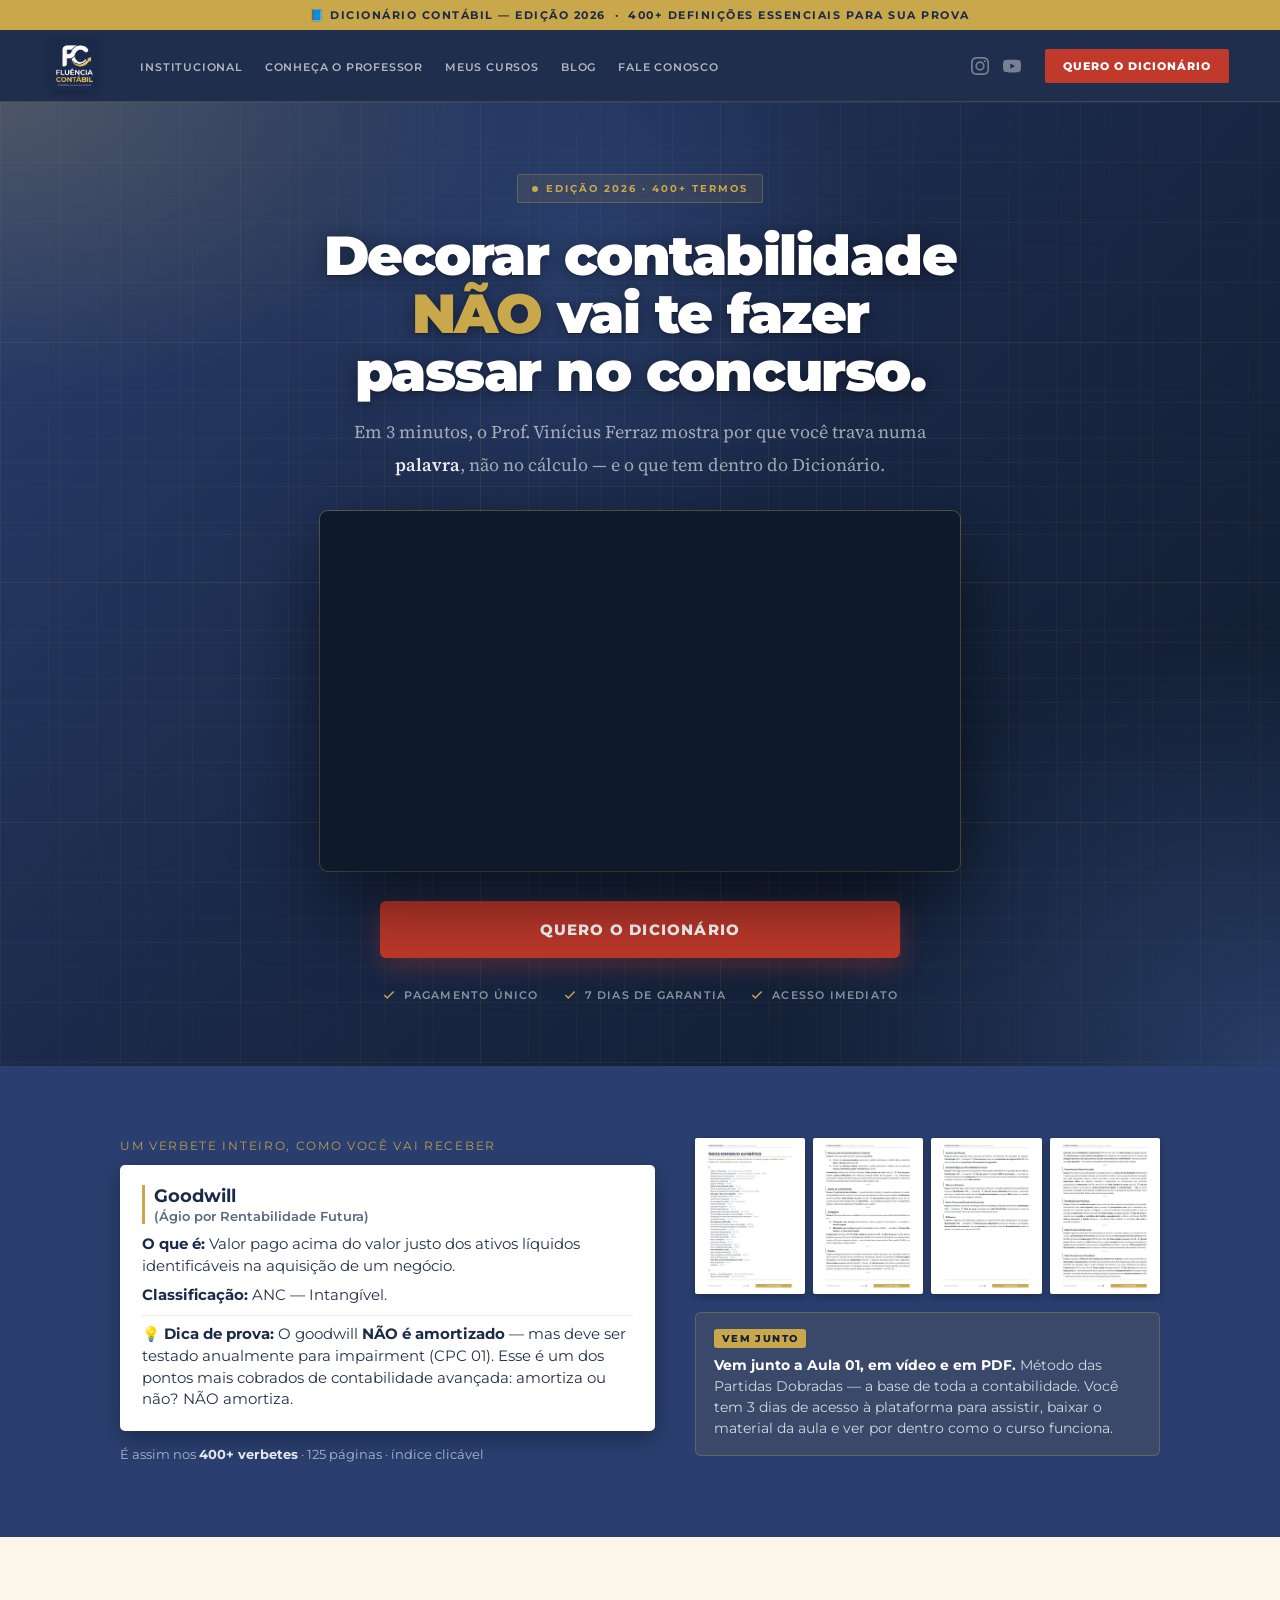
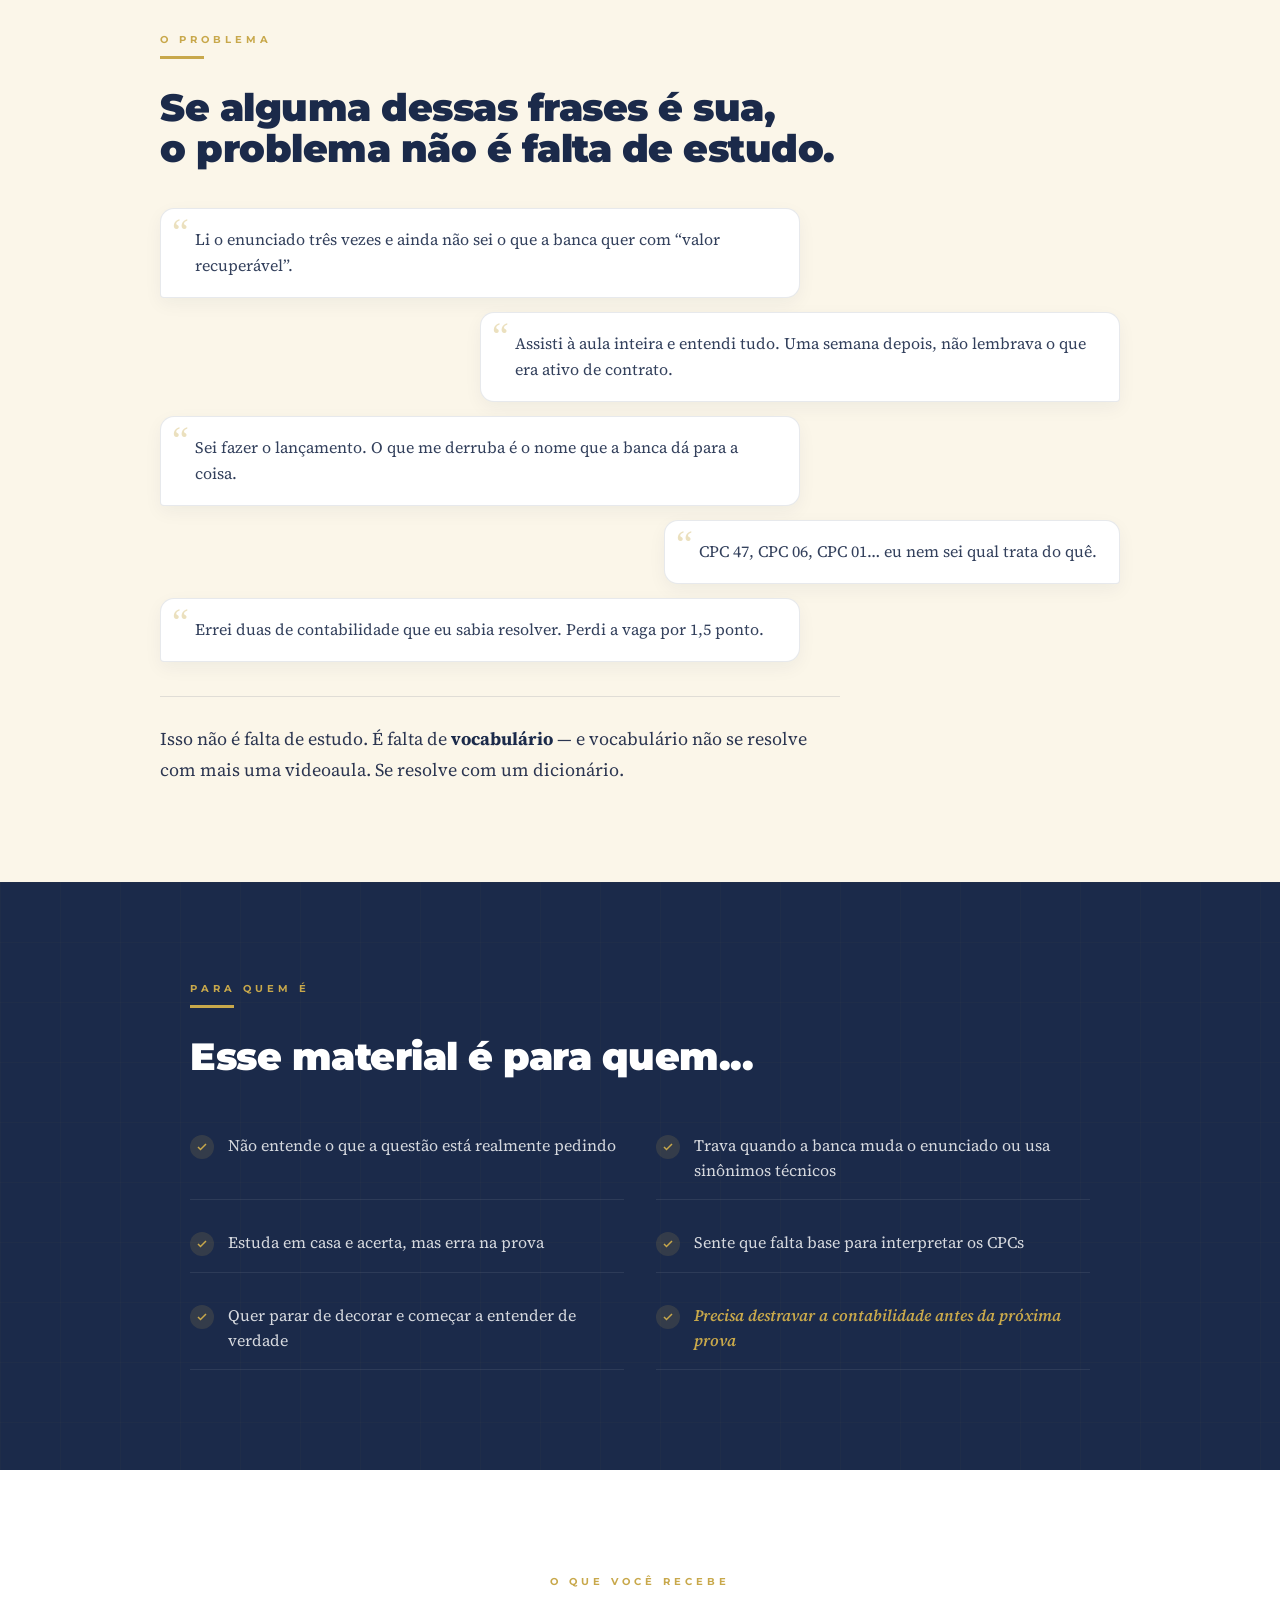
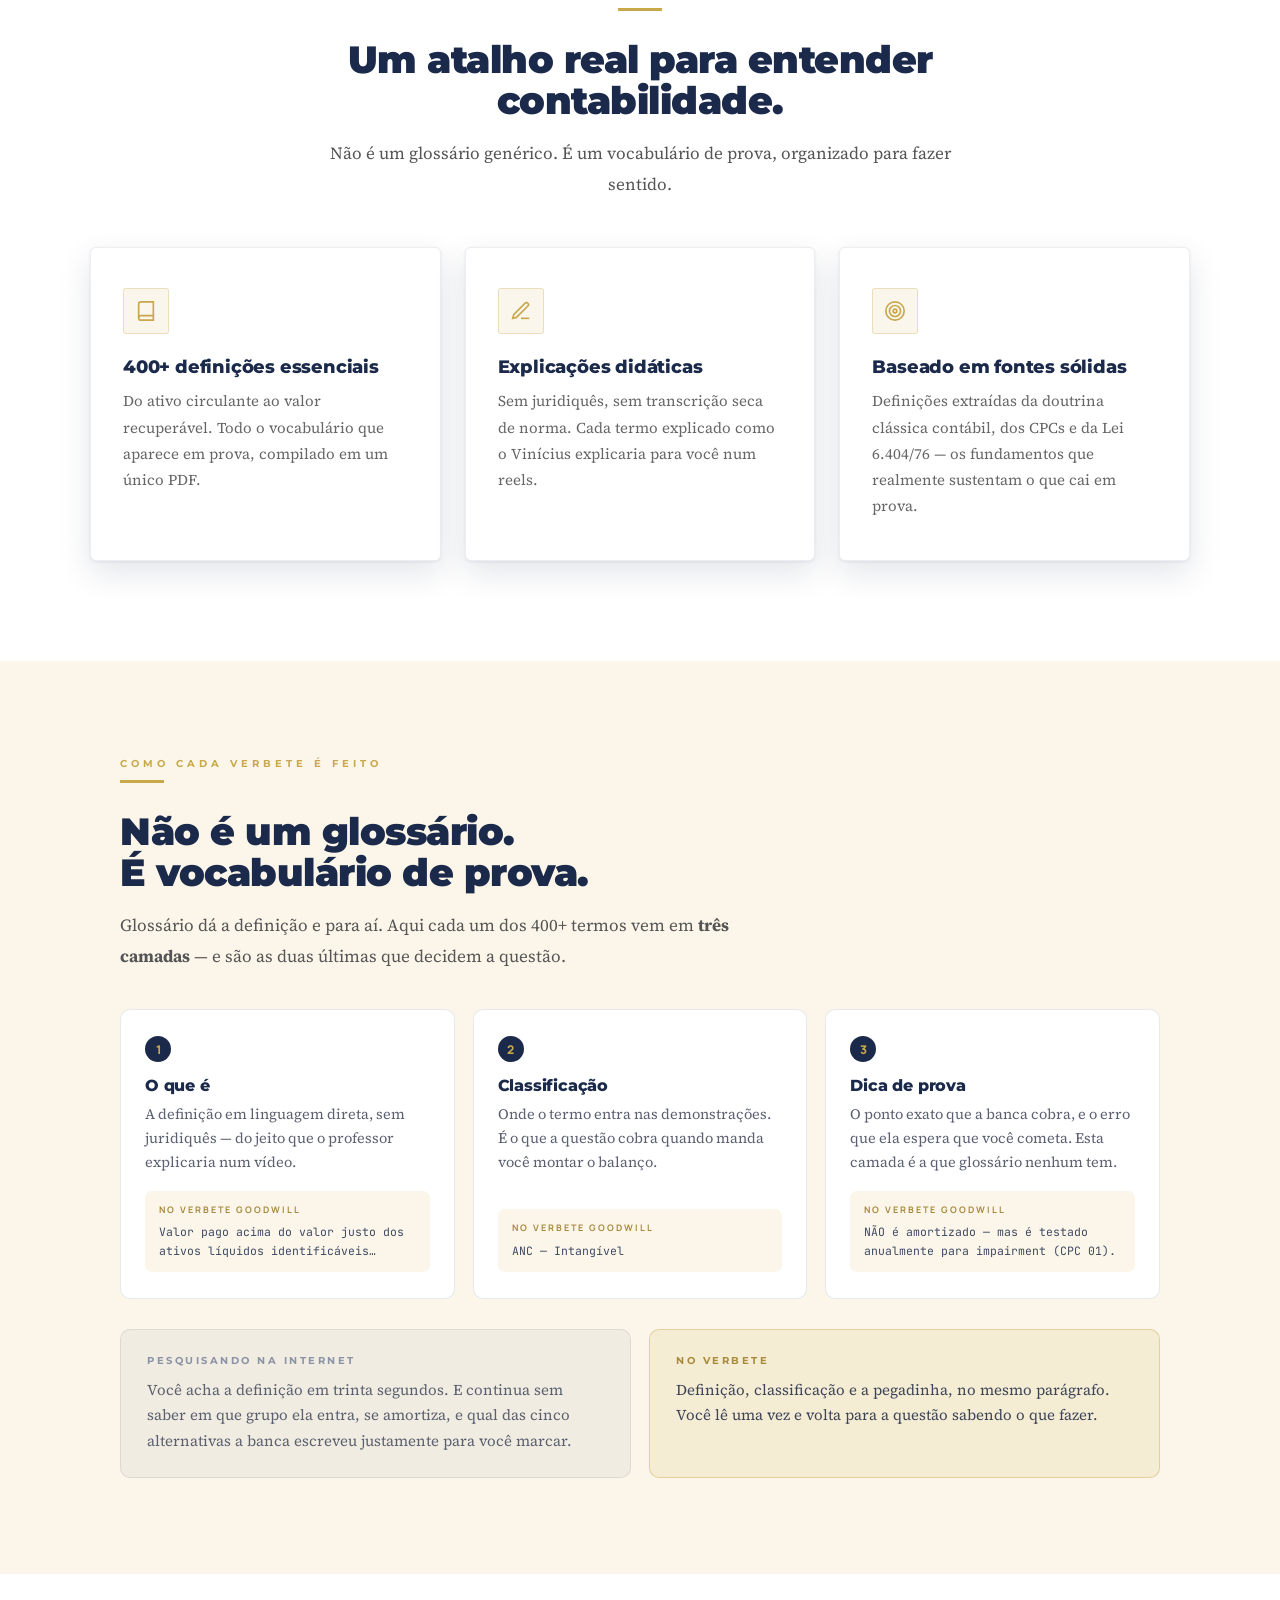
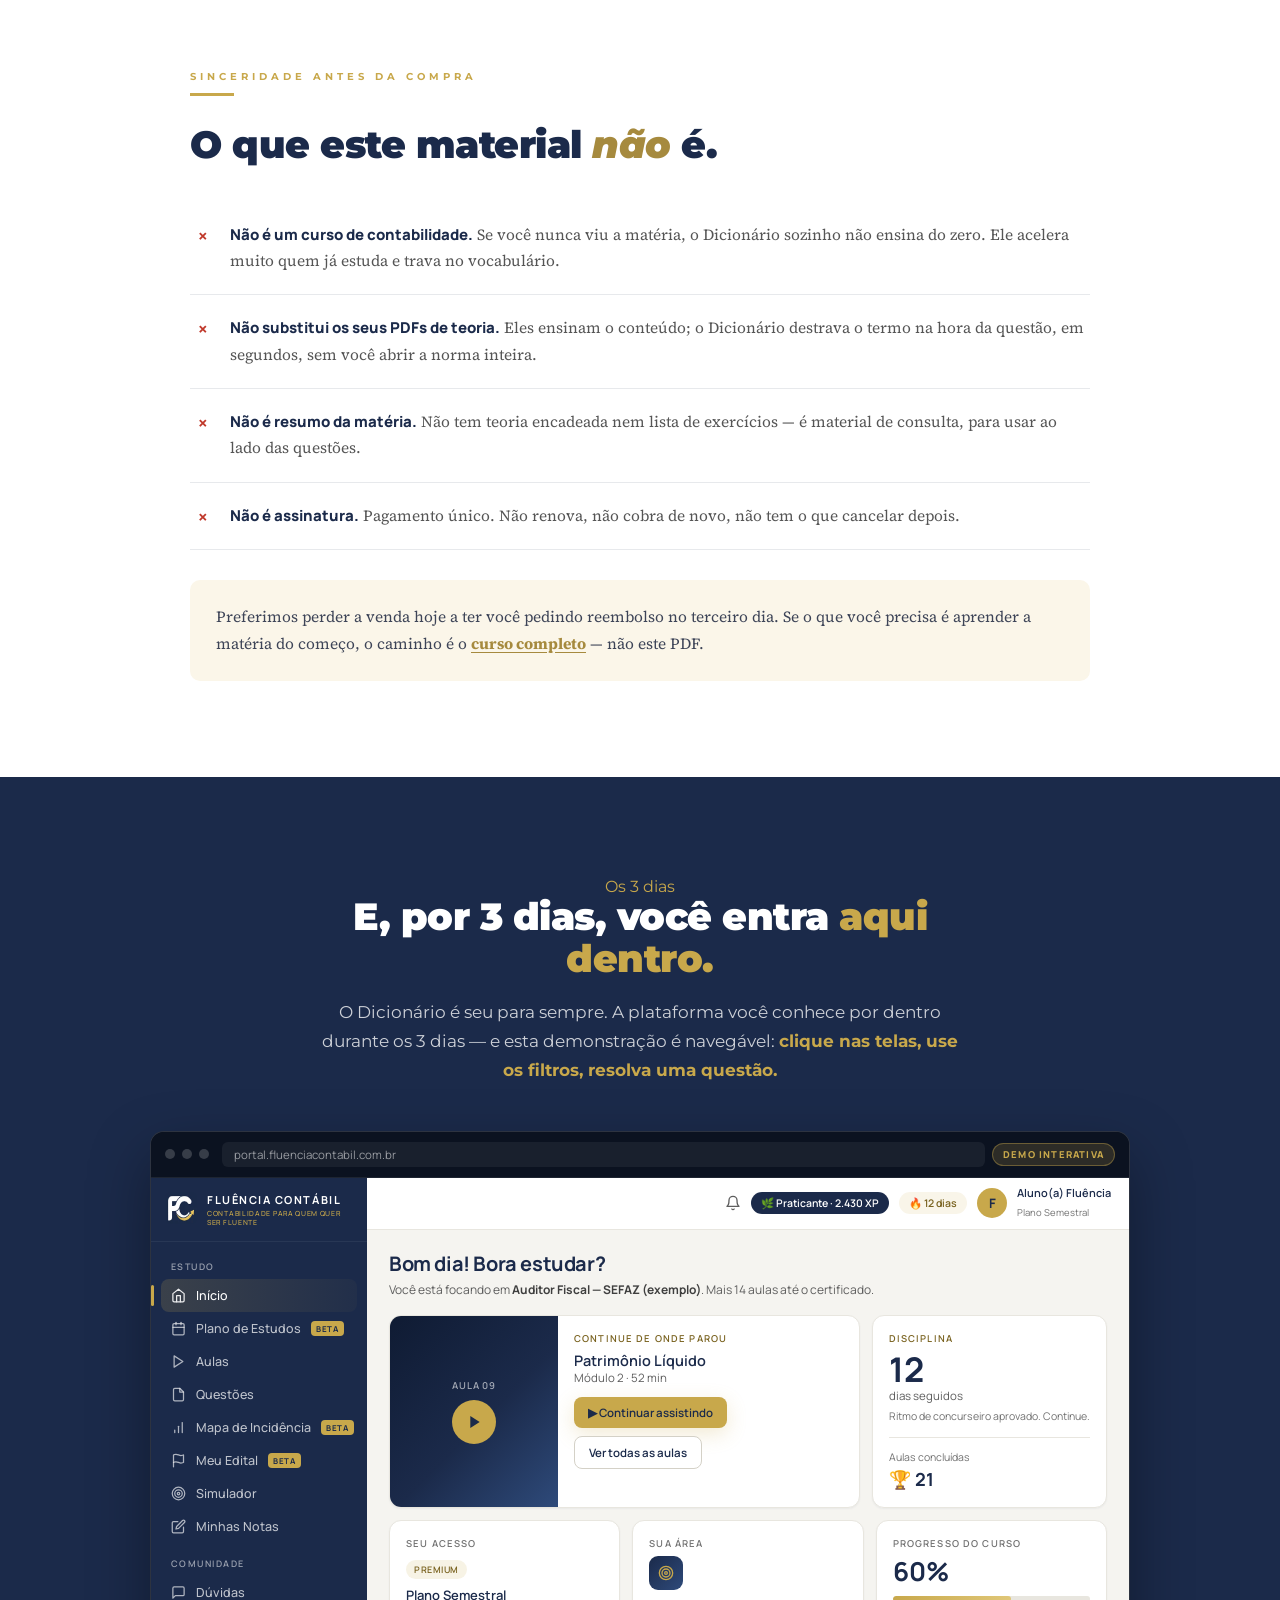
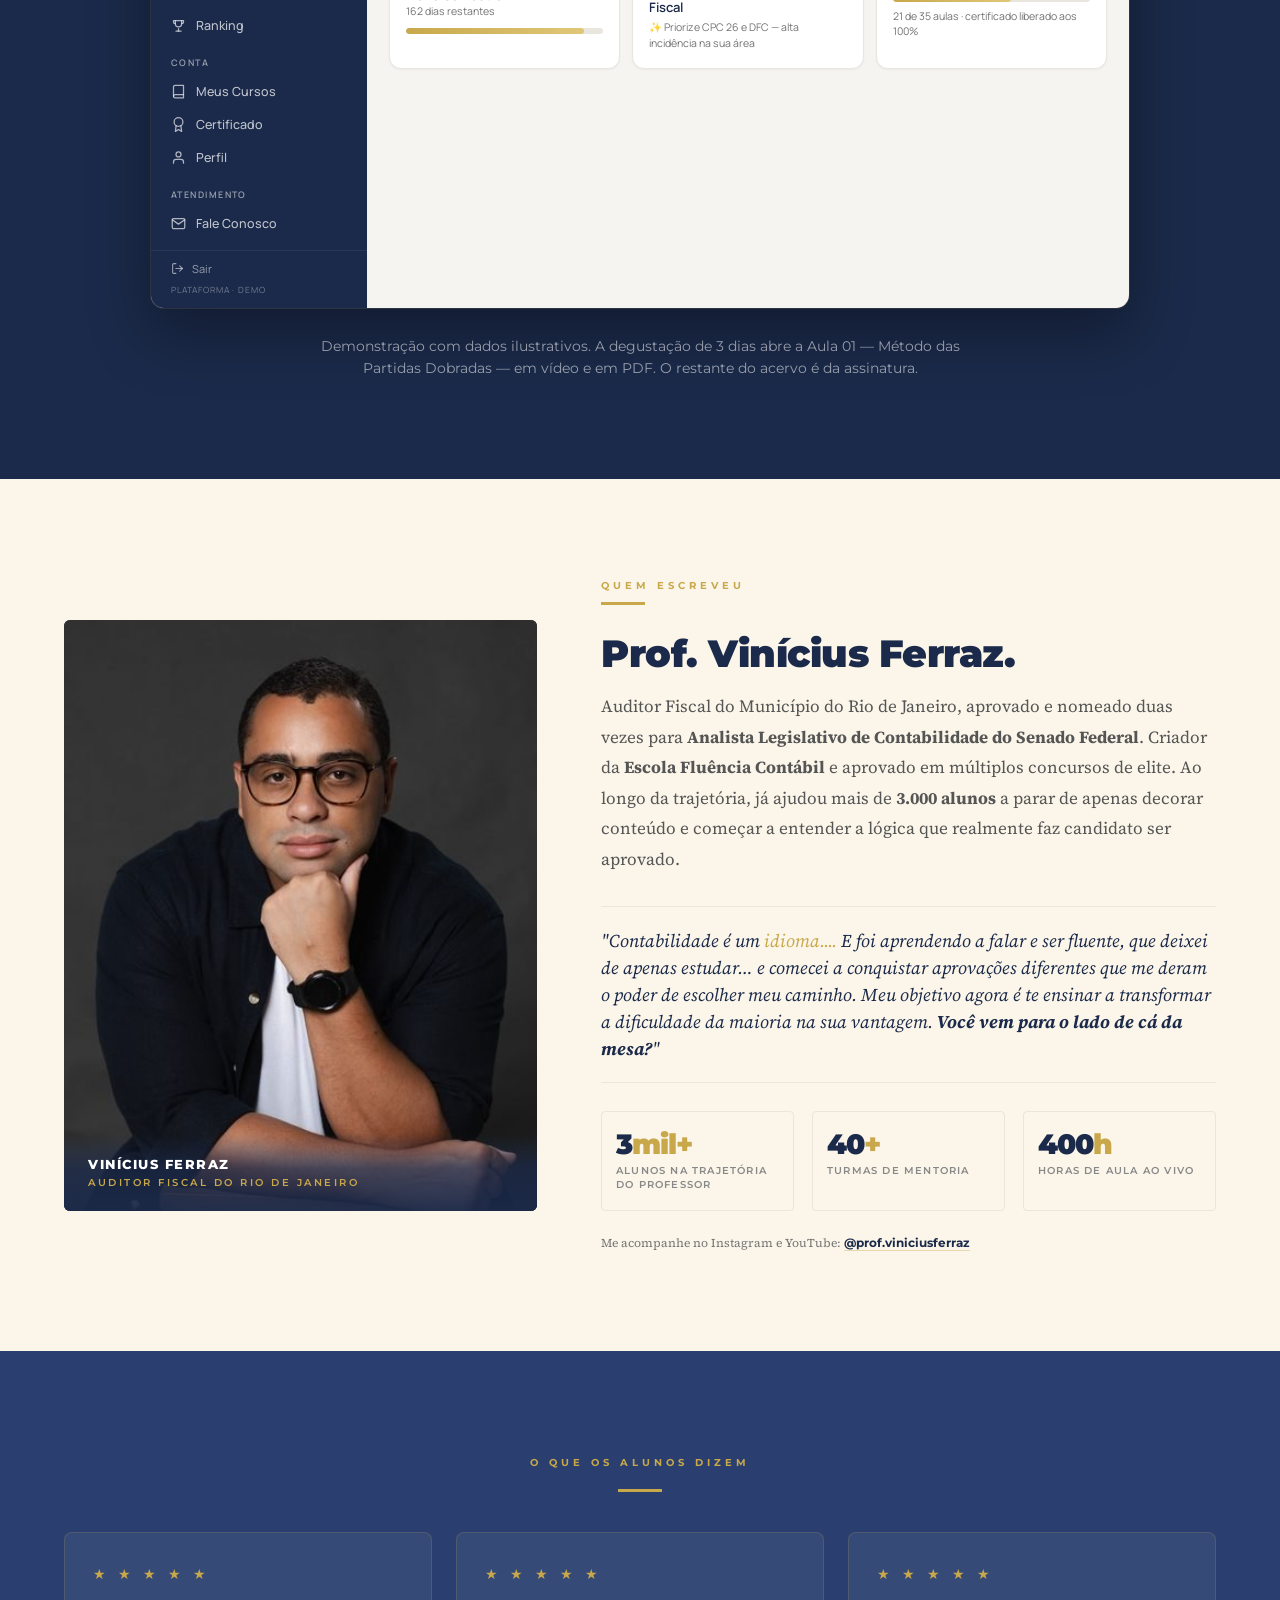
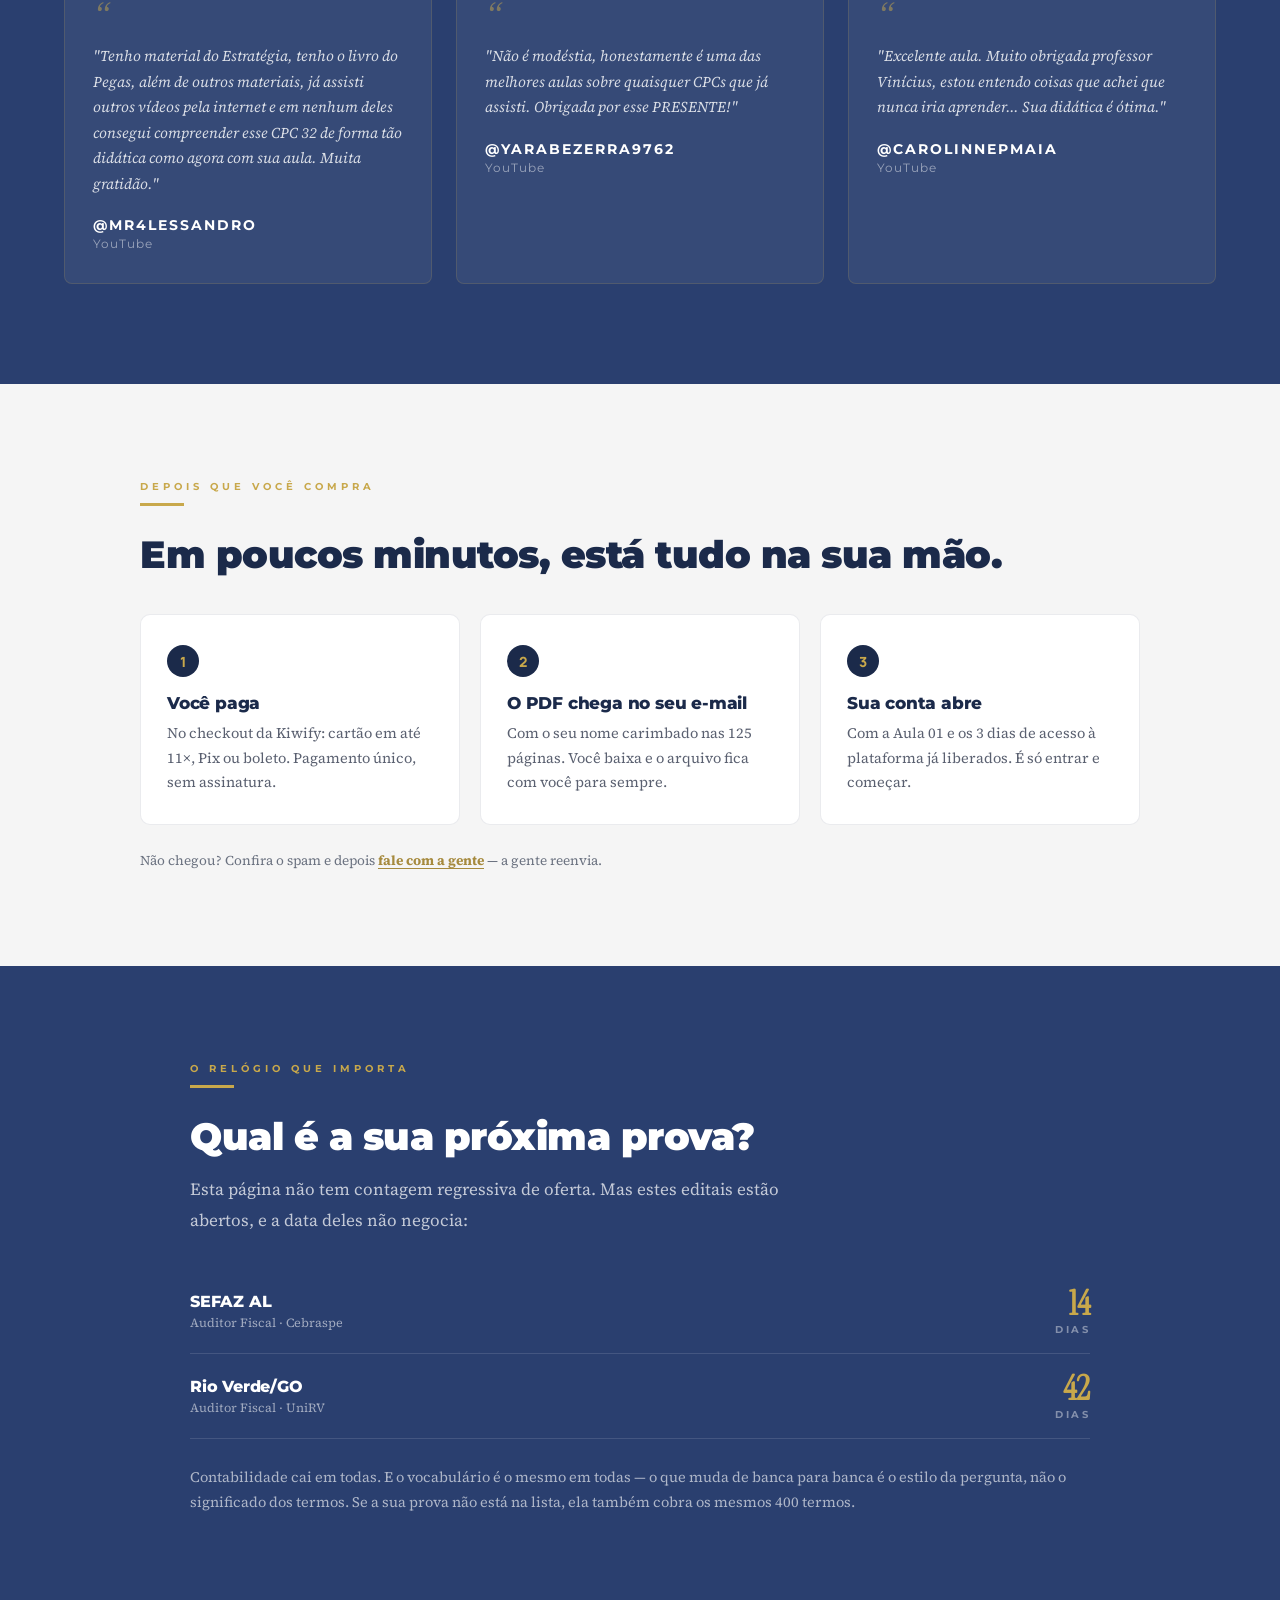
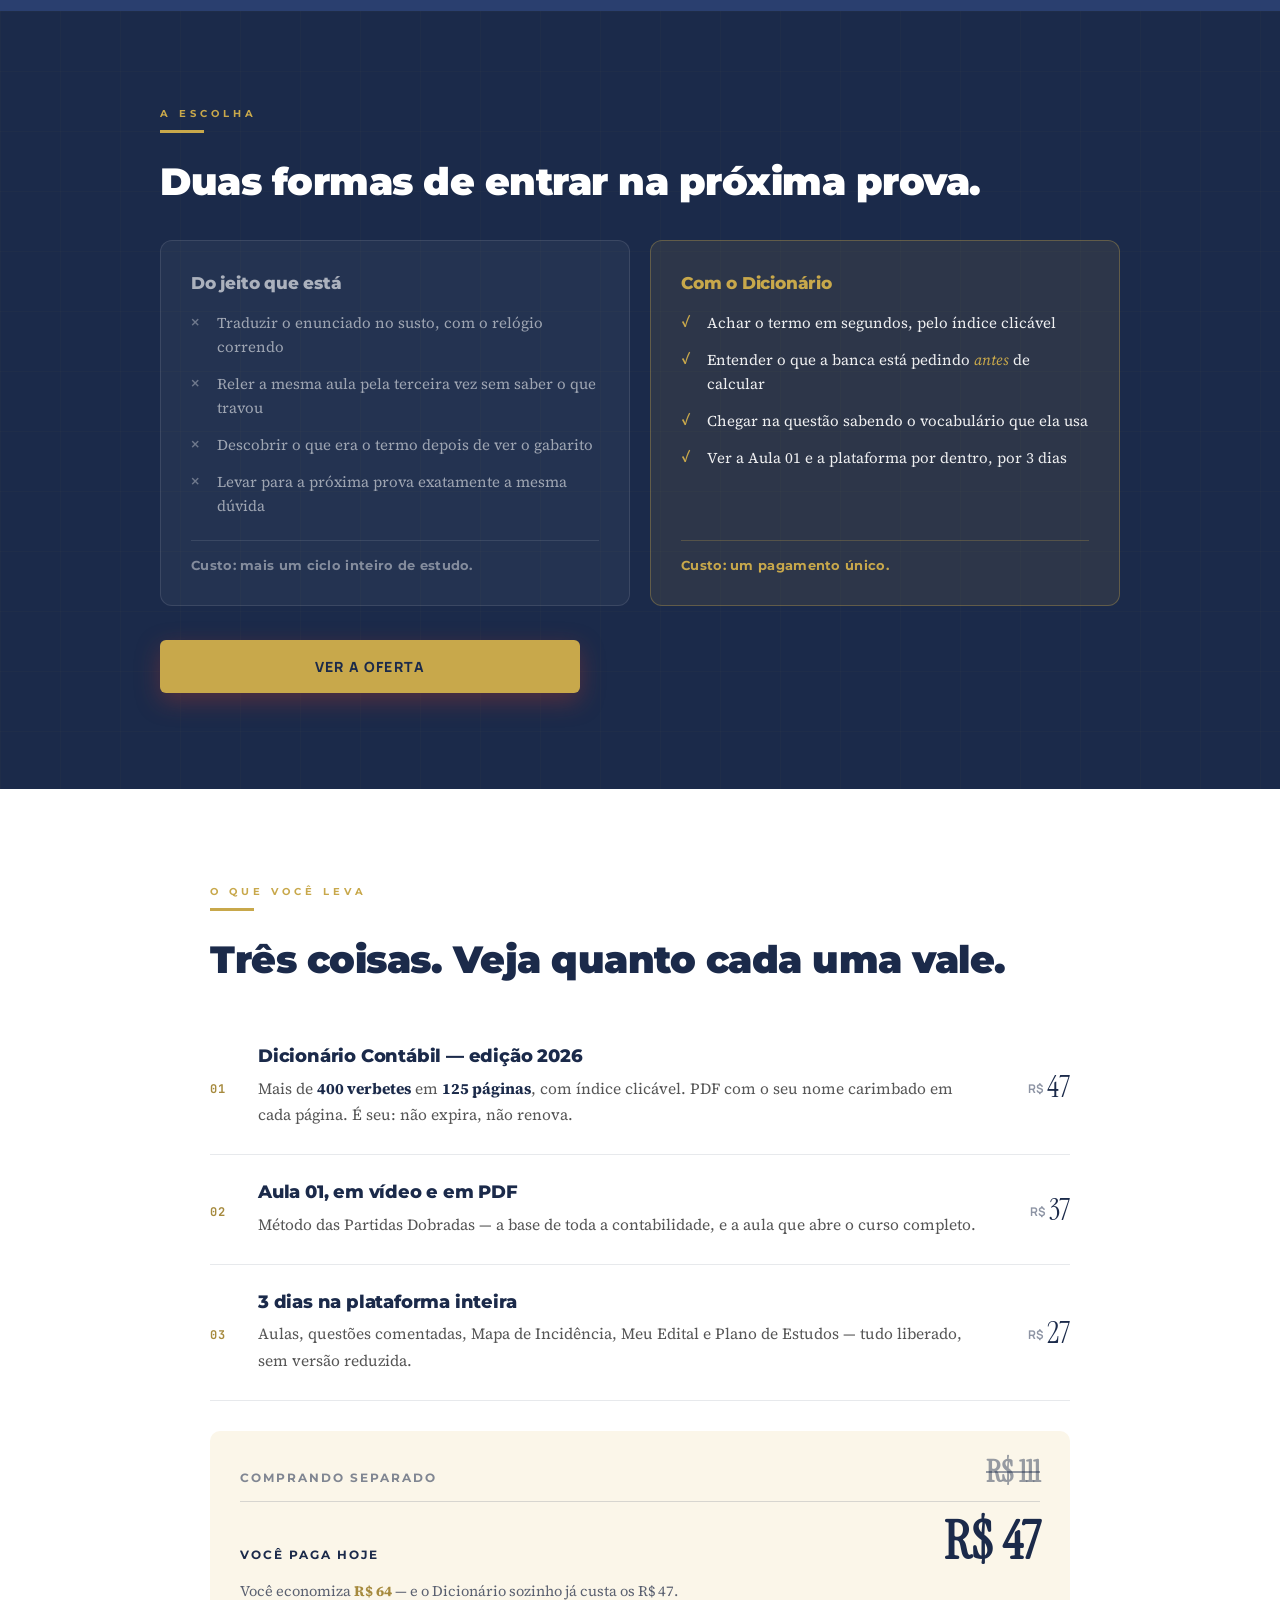
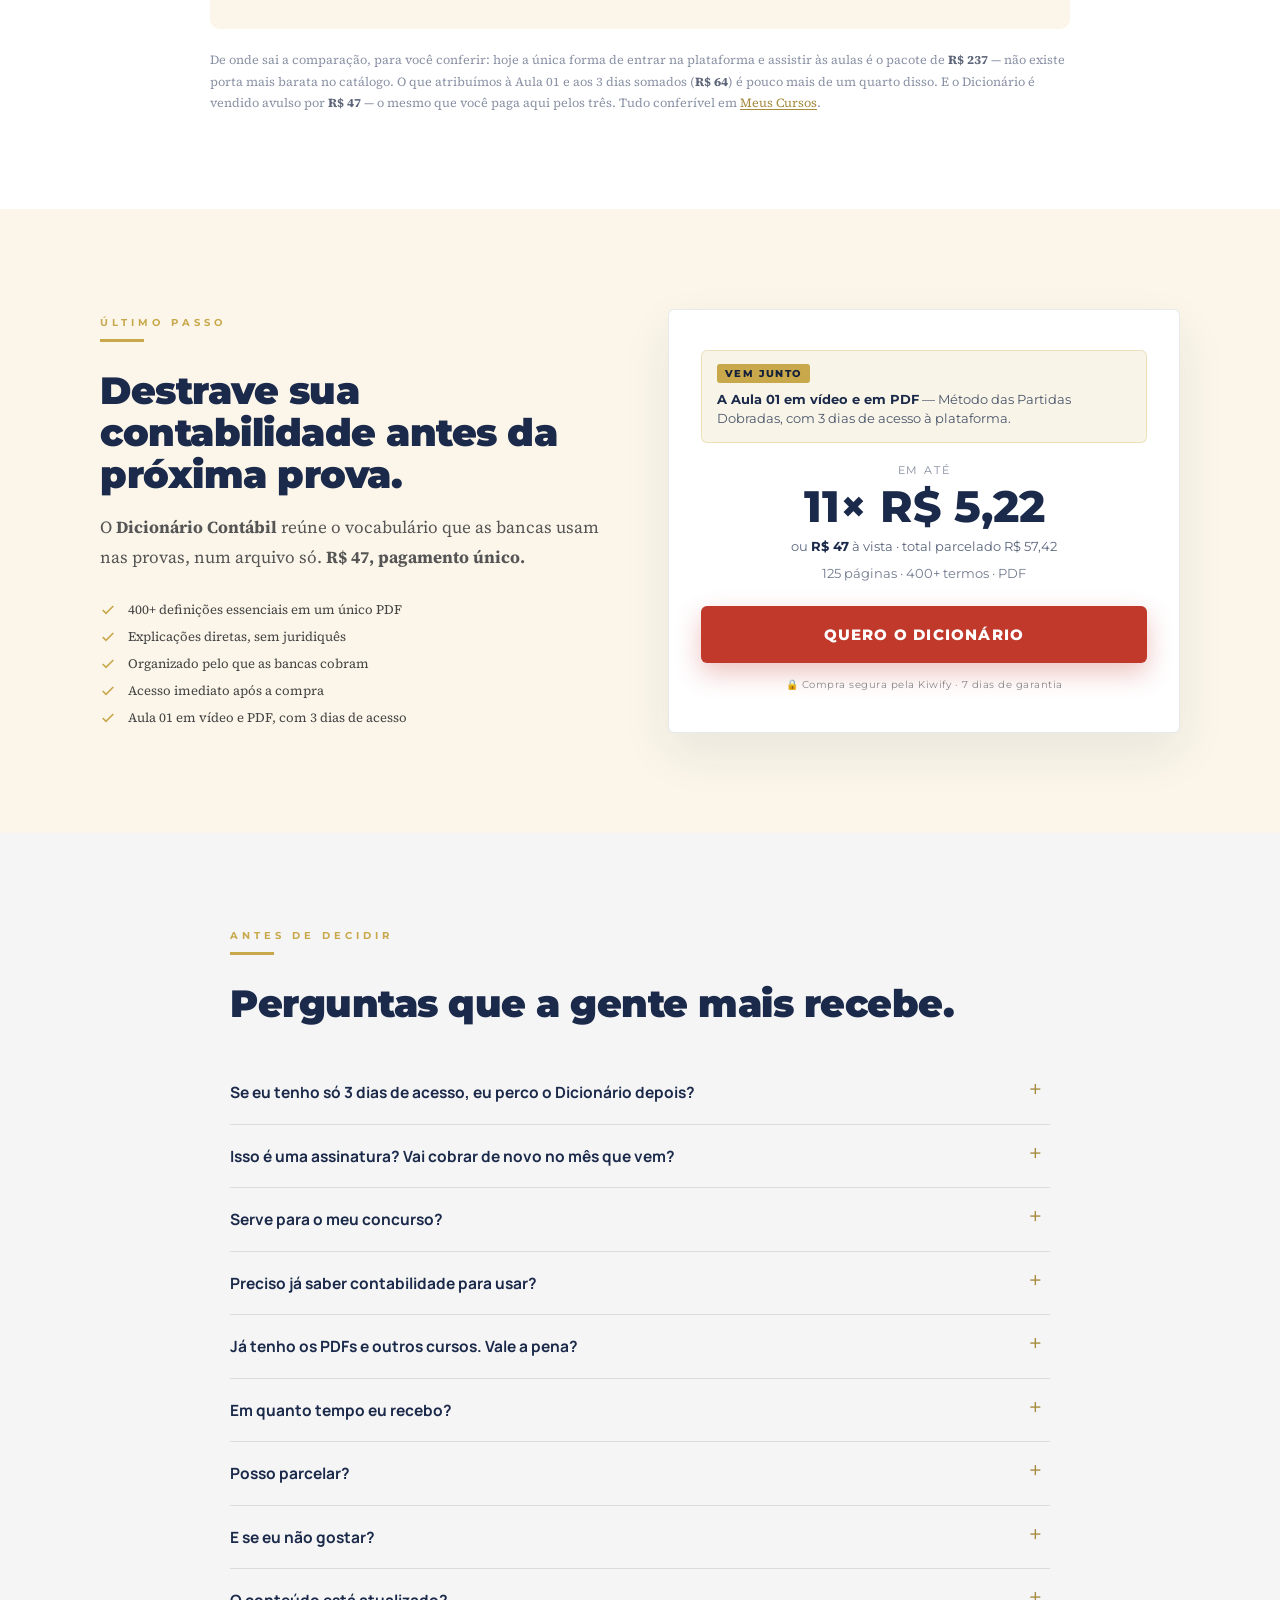
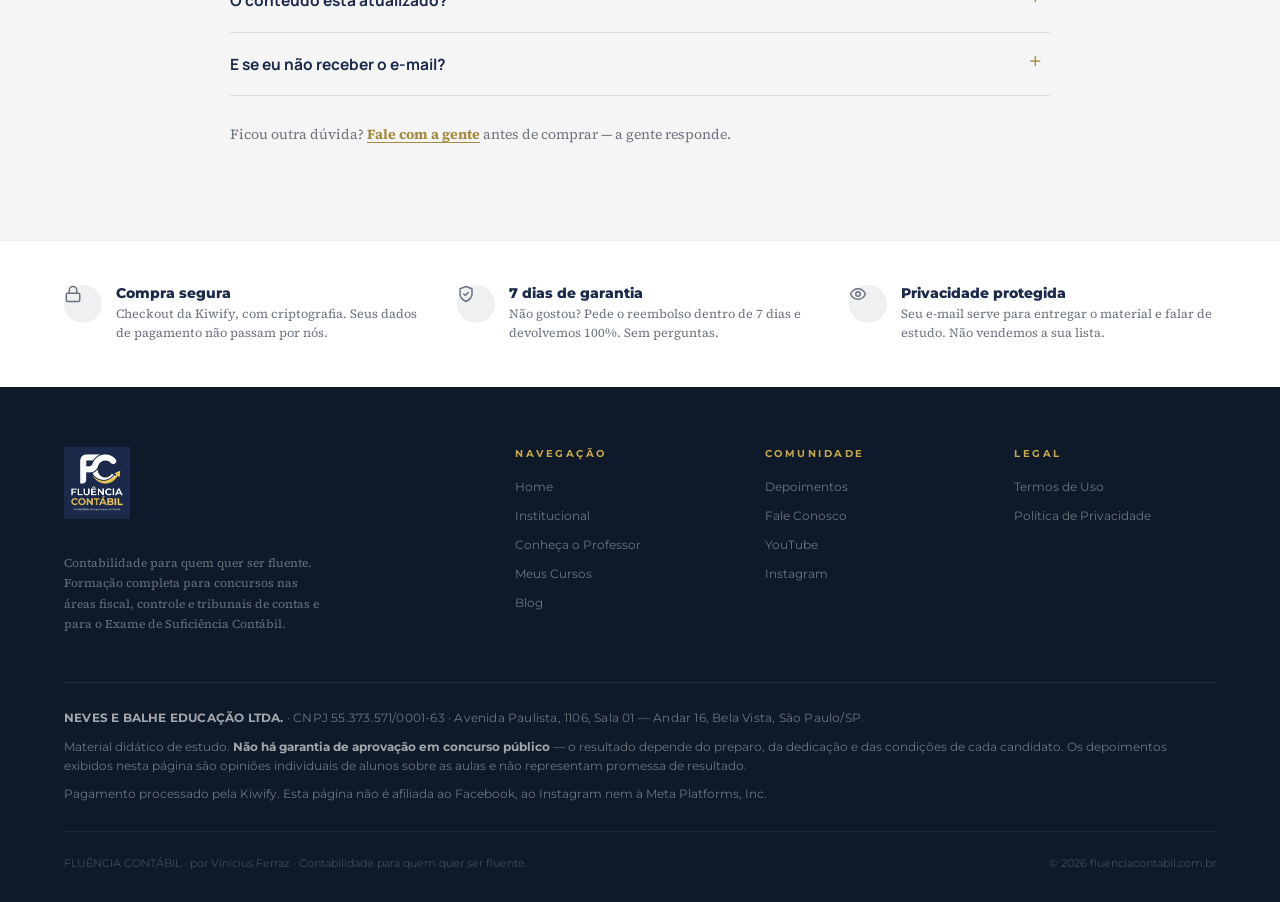
==== index.html @ cc58d2bc "fix: overlay não põe texto nem escurece a faixa de controles do Panda Revisão de 30/09 (A3): no celu" ====
<!DOCTYPE html>
<html lang="pt-BR">
<head>
<meta charset="UTF-8">
<meta name="viewport" content="width=device-width,initial-scale=1.0">
<!-- Google Tag Manager -->
<script>(function(w,d,s,l,i){w[l]=w[l]||[];w[l].push({'gtm.start':
new Date().getTime(),event:'gtm.js'});var f=d.getElementsByTagName(s)[0],
j=d.createElement(s),dl=l!='dataLayer'?'&l='+l:'';j.async=true;j.src=
'https://www.googletagmanager.com/gtm.js?id='+i+dl;f.parentNode.insertBefore(j,f);
})(window,document,'script','dataLayer','GTM-MGQFHR5J');</script>
<!-- End Google Tag Manager -->
<meta name="description" content="Dicionário Contábil da Fluência Contábil: 400+ termos explicados de forma didática, pensados para quem estuda para concursos fiscais, controle e tribunais de contas.">
<link rel="icon" type="image/png" href="favicon.png">
<link rel="apple-touch-icon" href="favicon.png">
<link rel="canonical" href="https://dicionario.fluenciacontabil.com.br/">
<meta property="og:title" content="Dicionário Contábil — Edição 2026 · Fluência Contábil">
<meta property="og:description" content="400+ definições de contabilidade explicados com clareza. Pare de decorar — comece a entender. 125 páginas.">
<meta property="og:type" content="website">
<meta property="og:url" content="https://dicionario.fluenciacontabil.com.br/">
<meta property="og:site_name" content="Fluência Contábil">
<meta property="og:locale" content="pt_BR">
<meta name="twitter:card" content="summary_large_image">
<title>Dicionário Contábil — Edição 2026 · Fluência Contábil</title>
<link rel="preconnect" href="https://fonts.googleapis.com">
<link rel="preconnect" href="https://fonts.gstatic.com" crossorigin>
<!-- Fontes da demo da plataforma: ela e uma replica da UI real, que usa
     Manrope (texto), Instrument Serif (ornamental) e JetBrains Mono (numeros). -->
<link href="https://fonts.googleapis.com/css2?family=Manrope:wght@400;500;600;700;800&amp;family=Instrument+Serif:ital@0;1&amp;family=JetBrains+Mono:wght@400;600&amp;display=swap" rel="stylesheet">
<link href="https://fonts.googleapis.com/css2?family=Montserrat:wght@400;500;600;700;800;900&family=Source+Serif+4:ital,wght@0,300;0,400;0,600;1,300;1,400&display=swap" rel="stylesheet">
<style>
:root{--azul:#1B2A4A;--azul-med:#2A3F6F;--dourado:#C8A84B;--dourado-esc:#A68A3E;--cream:#FBF6E9;--cinza:#F5F5F5;--texto:#1A1A1A;--branco:#FFFFFF;}
*,*::before,*::after{margin:0;padding:0;box-sizing:border-box;}
html{scroll-behavior:smooth;}
body{font-family:'Montserrat',sans-serif;color:var(--texto);background:var(--branco);overflow-x:hidden;padding-top:102px;}

/* ── TOPBAR + NAV (idêntico ao site principal) ── */
#topbar{position:fixed;top:0;left:0;right:0;z-index:300;background:var(--dourado);color:var(--azul);text-align:center;font-size:11px;font-weight:700;letter-spacing:1.5px;text-transform:uppercase;padding:8px 16px;}
#topbar a{color:var(--azul);text-decoration:underline;}
#mainNav{position:fixed;top:30px;left:0;right:0;z-index:290;height:72px;background:rgba(27,42,74,0.98);backdrop-filter:blur(12px);border-bottom:1px solid rgba(200,168,75,0.2);display:flex;align-items:center;padding:0 4%;gap:24px;transition:top 0.3s,box-shadow 0.3s;}
#mainNav.scrolled{top:0;box-shadow:0 4px 24px rgba(0,0,0,0.35);}
.nav-logo{text-decoration:none;display:flex;align-items:center;gap:12px;flex-shrink:0;}
.nav-logo-mark{width:40px;height:40px;background:var(--azul);border:1.5px solid var(--dourado);border-radius:3px;display:flex;align-items:center;justify-content:center;font-family:'Source Serif 4',serif;font-weight:600;font-style:italic;color:var(--dourado);font-size:22px;line-height:1;}
.nav-logo-txt{display:flex;flex-direction:column;line-height:1.1;}
.nav-logo-txt .n1{font-size:13px;font-weight:800;letter-spacing:1.5px;text-transform:uppercase;color:var(--branco);}
.nav-logo-txt .n2{font-size:9px;font-weight:600;letter-spacing:3px;text-transform:uppercase;color:var(--dourado);margin-top:2px;}
.nav-links{display:flex;align-items:center;gap:2px;list-style:none;flex:1;margin-left:8px;}
.nav-links a{text-decoration:none;color:rgba(255,255,255,0.65);font-size:11px;font-weight:600;letter-spacing:0.8px;text-transform:uppercase;padding:8px 10px;border-radius:2px;transition:all 0.2s;white-space:nowrap;}
.nav-links a:hover,.nav-links a.active{color:var(--dourado);background:rgba(200,168,75,0.08);}
.nav-social{display:flex;gap:14px;align-items:center;}
.nav-social a{color:rgba(255,255,255,0.4);text-decoration:none;transition:color 0.2s;display:flex;align-items:center;}
.nav-social a:hover{color:var(--dourado);}
.nav-btn{background:var(--dourado);color:var(--azul);padding:10px 18px;border-radius:2px;text-decoration:none;font-size:11px;font-weight:800;letter-spacing:1px;text-transform:uppercase;white-space:nowrap;flex-shrink:0;transition:all 0.2s;}
.nav-btn:hover{background:var(--dourado-esc);color:var(--branco);}

/* ── BOTÕES, LABELS, BARS ── */
.btn-p{display:inline-block;background:var(--dourado);color:var(--azul);padding:14px 34px;font-size:12px;font-weight:800;letter-spacing:1.5px;text-transform:uppercase;text-decoration:none;border-radius:2px;border:2px solid var(--dourado);transition:all 0.2s;cursor:pointer;font-family:'Montserrat',sans-serif;}
.btn-p:hover{background:var(--dourado-esc);border-color:var(--dourado-esc);transform:translateY(-2px);box-shadow:0 8px 24px rgba(200,168,75,0.3);}
.btn-o{display:inline-block;background:transparent;color:rgba(255,255,255,0.8);padding:13px 30px;font-size:12px;font-weight:700;letter-spacing:1.5px;text-transform:uppercase;text-decoration:none;border-radius:2px;border:1.5px solid rgba(255,255,255,0.3);transition:all 0.2s;}
.btn-o:hover{border-color:rgba(255,255,255,0.7);color:var(--branco);}
.lbl{display:block;font-size:10px;font-weight:700;letter-spacing:4px;text-transform:uppercase;color:var(--dourado);margin-bottom:10px;}
.bar{width:44px;height:3px;background:var(--dourado);margin-bottom:28px;}
.h2{font-size:clamp(22px,3vw,38px);font-weight:900;color:var(--azul);line-height:1.1;letter-spacing:-0.5px;margin-bottom:16px;}
.h2.lgt{color:var(--branco);}
.body-t{font-size:15px;line-height:1.8;color:#555;font-family:'Source Serif 4',serif;}
.inner{max-width:1200px;margin-inline:auto;}
.bg-grid{background-image:linear-gradient(rgba(200,168,75,0.055) 1px,transparent 1px),linear-gradient(90deg,rgba(200,168,75,0.055) 1px,transparent 1px);background-size:60px 60px;}

@keyframes fadeUp{from{opacity:0;transform:translateY(20px)}to{opacity:1;transform:translateY(0)}}
@keyframes blink{0%,100%{opacity:1}50%{opacity:0.3}}

/* ── HERO ── */
#hero{min-height:92vh;background:var(--azul);display:grid;grid-template-columns:1.15fr 480px;position:relative;overflow:hidden;}
.hero-bg{position:absolute;inset:0;}
.hero-glow{position:absolute;top:-150px;left:22%;width:620px;height:620px;background:radial-gradient(circle,rgba(61,90,153,0.35) 0%,transparent 65%);pointer-events:none;}
.hero-left{padding:80px 5%;display:flex;flex-direction:column;justify-content:center;position:relative;z-index:2;}
.hero-badge{display:inline-flex;align-items:center;gap:8px;background:rgba(200,168,75,0.1);border:1px solid rgba(200,168,75,0.3);padding:7px 14px;border-radius:2px;margin-bottom:32px;width:fit-content;}
.hero-badge-dot{width:6px;height:6px;background:var(--dourado);border-radius:50%;animation:blink 2s infinite;}
.hero-badge span{font-size:10px;font-weight:700;letter-spacing:2px;text-transform:uppercase;color:var(--dourado);}
.hero-title{font-size:clamp(32px,4.3vw,56px);font-weight:900;line-height:1.05;color:var(--branco);letter-spacing:-1.5px;margin-bottom:24px;}
.hero-title em{font-style:normal;color:var(--dourado);}
.hero-sub{font-size:16px;line-height:1.8;color:rgba(255,255,255,0.6);font-family:'Source Serif 4',serif;max-width:560px;margin-bottom:36px;}
.hero-sub strong{color:rgba(255,255,255,0.92);font-weight:600;font-style:normal;}
.hero-trust{display:flex;gap:24px;flex-wrap:wrap;margin-top:8px;}
.hero-trust div{font-size:11px;font-weight:600;letter-spacing:1.2px;text-transform:uppercase;color:rgba(255,255,255,0.5);display:flex;align-items:center;gap:8px;}
.hero-trust svg{color:var(--dourado);flex-shrink:0;}

/* ── FORM CARD (lado direito do hero) ── */
.hero-right{background:rgba(200,168,75,0.06);border-left:1px solid rgba(200,168,75,0.15);padding:60px 44px;display:flex;flex-direction:column;justify-content:center;position:relative;z-index:2;}
.form-card{}
.form-mockup{margin:0 auto 28px;width:230px;height:320px;background:linear-gradient(160deg,var(--azul) 0%,var(--azul-med) 100%);border-radius:4px;box-shadow:0 20px 60px rgba(0,0,0,0.4),0 0 0 1px rgba(200,168,75,0.25);padding:26px 22px 22px;position:relative;overflow:hidden;display:flex;flex-direction:column;align-items:center;text-align:center;}
.form-mockup::before{content:'';position:absolute;top:0;left:0;right:0;height:3px;background:var(--dourado);}
.mock-logo{display:block;width:150px;height:auto;margin:2px auto 0;filter:drop-shadow(0 2px 6px rgba(0,0,0,0.3));}
.mock-sep{width:28px;height:1px;background:var(--dourado);margin:24px auto;opacity:0.5;}
.mock-mid{font-family:'Montserrat',sans-serif;font-weight:800;font-size:26px;letter-spacing:4px;text-transform:uppercase;color:var(--branco);line-height:1.1;}
.mock-mid span{display:block;color:var(--dourado);font-size:26px;font-style:normal;font-family:'Montserrat',sans-serif;font-weight:800;letter-spacing:4px;text-transform:uppercase;margin-top:10px;}
.mock-bot{margin-top:auto;padding-top:18px;font-size:8px;font-weight:700;letter-spacing:2.5px;color:rgba(255,255,255,0.55);text-transform:uppercase;}
.form-title{font-size:10px;font-weight:700;letter-spacing:3px;text-transform:uppercase;color:rgba(255,255,255,0.4);text-align:center;margin-bottom:18px;}
.form-h{font-size:20px;font-weight:800;color:var(--branco);line-height:1.25;text-align:center;margin-bottom:22px;letter-spacing:-0.3px;}
.form-h em{color:var(--dourado);font-style:normal;}
form.lead-form{display:flex;flex-direction:column;gap:12px;}
form.lead-form input{background:rgba(255,255,255,0.06);border:1px solid rgba(255,255,255,0.12);border-radius:3px;padding:14px 16px;font-size:14px;font-family:'Montserrat',sans-serif;color:var(--branco);transition:all 0.2s;}
form.lead-form input::placeholder{color:rgba(255,255,255,0.35);}
form.lead-form input:focus{outline:none;border-color:var(--dourado);background:rgba(200,168,75,0.06);}
form.lead-form button{margin-top:4px;width:100%;background:var(--dourado);color:var(--azul);padding:15px;font-size:12px;font-weight:800;letter-spacing:1.5px;text-transform:uppercase;border:none;border-radius:3px;cursor:pointer;font-family:'Montserrat',sans-serif;transition:all 0.2s;}
form.lead-form button:hover{background:var(--dourado-esc);color:var(--branco);transform:translateY(-2px);box-shadow:0 8px 24px rgba(200,168,75,0.3);}
.form-legal{font-size:10px;color:rgba(255,255,255,0.35);text-align:center;margin-top:14px;letter-spacing:0.5px;line-height:1.55;}
.form-err{display:none;font-size:11px;color:#ff9c8a;padding:8px 12px;background:rgba(255,100,80,0.08);border-left:2px solid #ff9c8a;margin-top:4px;}

/* ── BENEFÍCIOS ── */
.ben-grid{display:grid;grid-template-columns:repeat(3,1fr);gap:24px;margin-top:48px;}
.ben-card{background:var(--branco);border:1px solid rgba(27,42,74,0.08);border-radius:6px;padding:36px 28px;transition:all 0.3s;}
.ben-card:hover{transform:translateY(-4px);box-shadow:0 14px 40px rgba(27,42,74,0.1);border-color:var(--dourado);}
.ben-ico{width:46px;height:46px;border-radius:3px;background:rgba(200,168,75,0.1);border:1px solid rgba(200,168,75,0.3);display:flex;align-items:center;justify-content:center;color:var(--dourado);margin-bottom:22px;}
.ben-card h3{font-size:16px;font-weight:800;color:var(--azul);margin-bottom:10px;letter-spacing:-0.2px;}
.ben-card p{font-size:14px;line-height:1.7;color:#666;font-family:'Source Serif 4',serif;}

/* ── PROFESSOR ── */
.prof-grid{display:grid;grid-template-columns:1fr 1.3fr;gap:64px;align-items:center;}
.prof-img{width:100%;aspect-ratio:4/5;border-radius:6px;background:linear-gradient(160deg,var(--azul-med) 0%,var(--azul) 70%);position:relative;overflow:hidden;display:flex;align-items:flex-end;justify-content:center;padding:28px;}
.prof-img::before{content:'';position:absolute;inset:0;background-image:linear-gradient(rgba(200,168,75,0.09) 1px,transparent 1px),linear-gradient(90deg,rgba(200,168,75,0.09) 1px,transparent 1px);background-size:48px 48px;}
.prof-img::after{content:'VF';position:absolute;top:50%;left:50%;transform:translate(-50%,-55%);font-family:'Source Serif 4',serif;font-weight:600;font-style:italic;font-size:180px;color:rgba(200,168,75,0.18);line-height:1;}
.prof-img-cap{position:relative;z-index:2;text-align:center;color:var(--branco);}
.prof-img-cap strong{display:block;font-size:13px;font-weight:800;letter-spacing:1.5px;text-transform:uppercase;}
.prof-img-cap span{display:block;font-size:10px;font-weight:600;letter-spacing:2.5px;text-transform:uppercase;color:var(--dourado);margin-top:4px;}
.prof-quote{margin:32px 0 28px;padding:20px 0;border-top:1px solid rgba(27,42,74,0.08);border-bottom:1px solid rgba(27,42,74,0.08);font-family:'Source Serif 4',serif;font-style:italic;font-size:18px;line-height:1.5;color:var(--azul);}
.prof-quote em{color:var(--dourado);font-style:italic;}
.prof-nums{display:grid;grid-template-columns:repeat(3,1fr);gap:18px;margin-top:24px;}
.prof-num{padding:18px 14px;border:1px solid rgba(27,42,74,0.08);border-radius:4px;text-align:left;}
.prof-num-v{font-size:28px;font-weight:900;color:var(--azul);line-height:1;letter-spacing:-1px;}
.prof-num-v span{color:var(--dourado);}
.prof-num-l{font-size:10px;font-weight:600;letter-spacing:1.2px;text-transform:uppercase;color:#888;margin-top:6px;line-height:1.4;}
.prof-handles{margin-top:24px;font-size:12px;color:#777;font-family:'Source Serif 4',serif;}
.prof-handles a{color:var(--azul);font-family:'Montserrat',sans-serif;font-weight:700;text-decoration:none;border-bottom:1px solid rgba(200,168,75,0.4);}
.prof-handles a:hover{color:var(--dourado);}

/* ── CHECKLIST ── */
.check-grid{display:grid;grid-template-columns:1fr 1fr;gap:14px 32px;margin-top:40px;}
.check-item{display:flex;gap:14px;align-items:flex-start;padding:16px 0;border-bottom:1px solid rgba(255,255,255,0.08);}
.check-ico{flex-shrink:0;width:24px;height:24px;border-radius:50%;background:rgba(200,168,75,0.15);color:var(--dourado);display:flex;align-items:center;justify-content:center;margin-top:2px;}
.check-item p{font-size:15px;line-height:1.55;color:rgba(255,255,255,0.82);font-family:'Source Serif 4',serif;}
.check-item.key p{color:var(--dourado);font-weight:600;font-style:italic;}

/* ── DEPOIMENTO ── */
.dep-box{max-width:820px;margin:0 auto;text-align:center;}
.dep-stars{color:var(--dourado);font-size:16px;letter-spacing:4px;margin-bottom:18px;}
.dep-q{font-size:clamp(17px,2.3vw,22px);font-weight:400;font-family:'Source Serif 4',serif;font-style:italic;color:rgba(255,255,255,0.78);line-height:1.6;margin-bottom:28px;}
.dep-name{font-size:12px;font-weight:700;letter-spacing:2px;text-transform:uppercase;color:var(--dourado);}
.dep-role{font-size:11px;color:rgba(255,255,255,0.35);margin-top:4px;letter-spacing:1px;}

/* ── CTA FINAL ── */
.cta-final{display:grid;grid-template-columns:1fr 1fr;gap:56px;align-items:center;max-width:1080px;margin:0 auto;}
.cta-final .form-h{color:var(--azul);font-size:22px;text-align:left;}
.cta-final .form-title{color:#999;text-align:left;}
.cta-final form.lead-form input{background:var(--branco);border:1.5px solid rgba(27,42,74,0.12);color:var(--azul);}
.cta-final form.lead-form input::placeholder{color:#aaa;}
.cta-final form.lead-form input:focus{border-color:var(--dourado);background:#fffdf7;}
.cta-final .form-legal{color:#888;}
.cta-left{}
.cta-left .h2{text-align:left;}
.cta-left .body-t{margin-bottom:28px;}
.cta-bullets{display:flex;flex-direction:column;gap:10px;margin-top:20px;}
.cta-bullet{display:flex;gap:12px;align-items:center;font-size:13px;color:#444;font-family:'Source Serif 4',serif;}
.cta-bullet svg{color:var(--dourado);flex-shrink:0;}

/* ── FOOTER (idêntico ao site) ── */
footer{background:#0E1929;padding:60px 5% 32px;}
.ft-grid{display:grid;grid-template-columns:2fr 1fr 1fr 1fr;gap:48px;margin-bottom:48px;}
.ft-logo{display:flex;align-items:center;gap:12px;margin-bottom:16px;}
.ft-logo-mark{width:42px;height:42px;background:var(--azul);border:1.5px solid var(--dourado);border-radius:3px;display:flex;align-items:center;justify-content:center;font-family:'Source Serif 4',serif;font-weight:600;font-style:italic;color:var(--dourado);font-size:22px;line-height:1;}
.ft-logo-txt{display:flex;flex-direction:column;line-height:1.1;}
.ft-logo-txt .n1{font-size:14px;font-weight:800;letter-spacing:1.5px;text-transform:uppercase;color:var(--branco);}
.ft-logo-txt .n2{font-size:9px;font-weight:600;letter-spacing:3px;text-transform:uppercase;color:var(--dourado);margin-top:3px;}
.ft-brand p{font-size:12px;color:rgba(255,255,255,0.38);line-height:1.7;font-family:'Source Serif 4',serif;max-width:260px;}
.ft-col h4{font-size:10px;font-weight:700;letter-spacing:2.5px;text-transform:uppercase;color:var(--dourado);margin-bottom:16px;}
.ft-col ul{list-style:none;display:flex;flex-direction:column;gap:10px;}
.ft-col ul a{font-size:12px;color:rgba(255,255,255,0.4);text-decoration:none;transition:color 0.2s;}
.ft-col ul a:hover{color:var(--dourado);}
.ft-bottom{border-top:1px solid rgba(255,255,255,0.06);padding-top:24px;display:flex;justify-content:space-between;align-items:center;flex-wrap:wrap;gap:12px;}
.ft-bottom p{font-size:11px;color:rgba(255,255,255,0.22);}

/* ── HAMBURGER & MOBILE MENU ── */
.hamburger{display:none;background:none;border:none;cursor:pointer;width:48px;height:44px;margin-left:auto;z-index:350;-webkit-tap-highlight-color:transparent;position:relative;}
.hamburger span{display:block;width:24px;height:2px;background:#fff;border-radius:2px;position:absolute;left:12px;transition:all 0.3s ease;}
.hamburger span:nth-child(1){top:14px;}
.hamburger span:nth-child(2){top:22px;}
.hamburger span:nth-child(3){top:30px;}
.hamburger.active span:nth-child(1){top:22px;transform:rotate(45deg);}
.hamburger.active span:nth-child(2){opacity:0;}
.hamburger.active span:nth-child(3){top:22px;transform:rotate(-45deg);}
.mobile-menu{display:none;position:fixed;top:64px;left:0;right:0;background:#1B2A4A;z-index:280;flex-direction:column;padding:12px 0;border-bottom:3px solid #C9A84C;box-shadow:0 8px 32px rgba(0,0,0,0.3);}
.mobile-menu.active{display:flex;}
.mobile-menu a{display:block;text-decoration:none;color:rgba(255,255,255,0.85);font-size:15px;font-weight:600;padding:15px 24px;border-bottom:1px solid rgba(255,255,255,0.06);transition:color 0.2s;}
.mobile-menu a:hover,.mobile-menu a:active{color:#C9A84C;}
.mobile-menu .mob-btn{display:block;margin:12px 20px 16px;background:#C9A84C;color:#1B2A4A;padding:16px 24px;border-radius:3px;font-size:13px;font-weight:800;letter-spacing:1px;text-transform:uppercase;text-align:center;text-decoration:none;border-bottom:none;}

/* ── RESPONSIVO ── */
@media(max-width:1100px){
  #hero{grid-template-columns:1fr;}
  .hero-right{border-left:none;border-top:1px solid rgba(200,168,75,0.15);padding:48px 28px;}
  .ben-grid{grid-template-columns:1fr;gap:16px;}
  .prof-grid{grid-template-columns:1fr;gap:40px;}
  .prof-img{max-width:360px;margin:0 auto;}
  .check-grid{grid-template-columns:1fr;gap:0;}
  .cta-final{grid-template-columns:1fr;gap:36px;}
  .cta-final .h2{text-align:left;}
  .ft-grid{grid-template-columns:1fr 1fr;}
}
@media(max-width:768px){
  body{padding-top:64px;}
  #topbar{display:none;}
  #mainNav{top:0;height:64px;padding:0 16px;gap:12px;}
  .nav-links{display:none;}
  .nav-social{display:none;}
  .nav-btn{display:none;}
  .hamburger{display:flex!important;}
  body{-webkit-text-size-adjust:100%;}
  section{padding-left:20px!important;padding-right:20px!important;}
  .h2{font-size:24px;margin-bottom:12px;}
  .body-t{font-size:14px;}
  .btn-p{padding:16px 28px;font-size:13px;width:100%;text-align:center;border-radius:3px;}
  .btn-o{padding:14px 24px;font-size:13px;width:100%;text-align:center;border-radius:3px;}
  .mobile-menu{top:64px;}
  .prof-nums{grid-template-columns:1fr;}
  .ft-grid{grid-template-columns:1fr 1fr;}
}
@media(max-width:480px){
  .ft-grid{grid-template-columns:1fr;}
  .ft-bottom{flex-direction:column;align-items:flex-start;}
  .hero-title{font-size:30px;}
}

/* ── IMG-based logo & hero ── */
.nav-logo-img{height:52px;width:auto;display:block;filter:drop-shadow(0 1px 3px rgba(0,0,0,0.25));}
.ft-logo-img{height:72px;width:auto;margin-bottom:18px;display:block;}
.hero-logo-wrap{position:absolute;top:42%;left:38%;transform:translate(-50%,-50%);z-index:1;pointer-events:none;}
.hero-logo-bg{width:clamp(260px,30vw,460px);height:auto;opacity:0.18;-webkit-mask-image:radial-gradient(ellipse 55% 55% at center,#000 25%,transparent 70%);mask-image:radial-gradient(ellipse 55% 55% at center,#000 25%,transparent 70%);}
.prof-img{padding:0;align-items:stretch;justify-content:flex-start;}
.prof-img::before,.prof-img::after{display:none;}
.prof-photo{width:100%;height:100%;object-fit:cover;position:absolute;inset:0;}
.prof-img-cap{position:absolute;left:0;right:0;bottom:0;z-index:3;padding:22px 24px;background:linear-gradient(to top,rgba(27,42,74,0.95) 0%,rgba(27,42,74,0.75) 55%,transparent 100%);text-align:left;}
@media(max-width:768px){
  .nav-logo-img{height:40px;}
  .ft-logo-img{height:56px;}
}

/* ── ONDA 4: VISUAL & MOVIMENTO ── */
.hero-dramatic{
  background:
    radial-gradient(ellipse 80% 60% at 0% 0%, rgba(200,168,75,0.22) 0%, transparent 50%),
    radial-gradient(ellipse 70% 80% at 100% 100%, rgba(61,90,153,0.55) 0%, transparent 55%),
    linear-gradient(135deg, #2A3F6F 0%, #1B2A4A 45%, #0E1929 100%) !important;
  position: relative;
}
.hero-dramatic::after{
  content:'';position:absolute;inset:0;
  background-image:
    linear-gradient(rgba(200,168,75,0.08) 1px, transparent 1px),
    linear-gradient(90deg, rgba(200,168,75,0.08) 1px, transparent 1px);
  background-size:48px 48px;pointer-events:none;z-index:0;
  mask-image:radial-gradient(ellipse 70% 70% at 50% 50%, black 30%, transparent 100%);
  -webkit-mask-image:radial-gradient(ellipse 70% 70% at 50% 50%, black 30%, transparent 100%);
}
/* .hero-dramatic > * removido — sobrescrevia position:absolute dos decorativos .hero-bg/.hero-glow e quebrava o grid */
.hero-dramatic h1{text-shadow:0 2px 20px rgba(0,0,0,0.4),0 1px 2px rgba(0,0,0,0.3);}

/* ── HERO COM VSL (03/09/2026) ── */
#hero.hero-vsl{grid-template-columns:1fr;min-height:auto;}
.hero-vsl-inner{position:relative;z-index:2;max-width:1040px;margin:0 auto;padding:72px 5% 64px;display:flex;flex-direction:column;align-items:center;text-align:center;}
.hero-vsl .hero-badge{margin-bottom:24px;}
.hero-vsl .hero-title{margin-bottom:16px;}
.hero-vsl .hero-sub{max-width:640px;margin:0 auto 30px;}
.vsl-frame{position:relative;width:100%;max-width:960px;aspect-ratio:16/9;background:#0E1929;border-radius:8px;overflow:hidden;box-shadow:0 30px 80px rgba(0,0,0,.55),0 0 0 1px rgba(200,168,75,.35);}
.vsl-frame iframe{position:absolute;inset:0;width:100%;height:100%;border:0;display:block;}
a.vsl-cta{display:block;width:100%;max-width:520px;box-sizing:border-box;margin:30px auto 22px;padding:19px 24px;border-radius:6px;background:#C0392B;color:#fff;text-align:center;text-decoration:none;font-size:15px;font-weight:800;letter-spacing:.08em;text-transform:uppercase;transition:transform .15s ease,background .15s ease;}
a.vsl-cta:hover,a.vsl-cta:focus-visible{background:#A93226;color:#fff;transform:translateY(-2px);}
.hero-vsl .hero-trust{justify-content:center;}
/* a amostra que desceu da hero: mesmo visual do card, agora em duas colunas */
.amostra-sec{padding:72px 5%;background:var(--azul-med);position:relative;}
.amostra-inner{max-width:1040px;margin:0 auto;display:grid;grid-template-columns:1.15fr 1fr;gap:40px;align-items:start;}
.amostra-sec .venda-amostra-rot{font-size:12px;margin-bottom:12px;}
.amostra-sec .verbete{font-size:14.5px;padding:20px 22px;}
.amostra-sec .verbete-titulo{font-size:18px;}
.amostra-sec .verbete-titulo span{font-size:13px;}
.amostra-sec .venda-amostra-nota{font-size:13px;margin-top:14px;}
.amostra-sec .venda-paginas{margin-top:0;gap:8px;}
.amostra-sec .venda-bonus{margin:18px 0 0;padding:16px 18px;}
.amostra-sec .venda-bonus p{font-size:13.5px;}
@media(max-width:860px){.amostra-inner{grid-template-columns:1fr;gap:28px;}}
@media(max-width:768px){.hero-vsl-inner{padding:36px 0 40px;}.hero-vsl .hero-sub{font-size:15px;}.vsl-frame{border-radius:6px;}a.vsl-cta{margin-top:22px;}}
/* ── TRAVA NO VÍDEO (30/09/2026) — https://fluenciacontabil.com.br/assets/vsl-trava.js ──
   Mesmo comportamento da assinatura.html: com <html class="vsl-trava">, a página é só o palco do
   vídeo. Topo, menu, seções (inclusive a oferta de #cta-final) e rodapé somem e não há o que rolar;
   o hero ocupa a altura da tela com selo + vídeo + aviso centralizados (no celular o vídeo fica no
   meio da tela). Título, texto e botão do hero saem da vista como na assinatura, onde o vídeo fala
   por eles; o h1 continua para leitor de tela. Sem a classe (sem JS, liberada), nada muda. */
html.vsl-trava #topbar,html.vsl-trava #mainNav,html.vsl-trava .mobile-menu,
html.vsl-trava body > section:not(#hero),html.vsl-trava body > footer{display:none !important;}
html.vsl-trava #hero .hero-vsl-sub,html.vsl-trava #hero a.vsl-cta,html.vsl-trava #hero .hero-trust{display:none !important;}
html.vsl-trava #hero .hero-title{position:absolute;width:1px;height:1px;padding:0;margin:-1px;overflow:hidden;clip:rect(0,0,0,0);white-space:nowrap;border:0;}
html.vsl-trava body{padding-top:0 !important;}
html.vsl-trava #hero{min-height:100vh;min-height:100svh;display:flex;flex-direction:column;justify-content:center;}
html.vsl-trava #hero > .hero-vsl-inner{width:100%;padding-top:24px;padding-bottom:24px;}
/* travada, o aviso precisa caber junto do vídeo na 1ª tela do computador */
html.vsl-trava #hero .vsl-frame{max-width:min(960px,calc((100vh - 200px) * 16 / 9));}
.vsl-trava-aviso{width:100%;max-width:460px;margin:16px auto 0;text-align:center;}
.vsl-trava-aviso[hidden]{display:none;}
/* o tempo que falta só aparece na pausa; invisível, o aviso segura o espaço e o vídeo não pula */
.vsl-trava-aviso{visibility:hidden;opacity:0;transition:opacity .25s ease;}
.vsl-trava-aviso[data-pausa]{visibility:visible;opacity:1;}
.vsl-trava-txt{font-size:15px;font-weight:600;color:rgba(255,255,255,.88);text-wrap:balance;}
.vsl-trava-barra{height:6px;margin-top:12px;border-radius:3px;overflow:hidden;background:rgba(255,255,255,.14);}
.vsl-trava-barra span{display:block;width:0;height:100%;background:var(--dourado);transition:width .6s linear;}
@media (prefers-reduced-motion: reduce){.vsl-trava-barra span,.vsl-trava-aviso{transition:none;}}
/* ── OVERLAY DE PLAY/PAUSA DA VSL (30/09/2026) — https://fluenciacontabil.com.br/assets/vsl-overlay.js ──
   O mesmo da assinatura.html (PR #94 do site). Só visual: pointer-events:none, o clique atravessa e
   cai no play do próprio Panda, então o play acontece dentro do iframe e o som é liberado (no iPhone,
   um play mandado da página pode sair mudo). A grade 1fr/auto/1fr põe o play dourado no CENTRO EXATO
   do vídeo, em cima do botão do Panda. NÃO é o overlay revertido em 20/09 (PR #4): aquele cobria o
   player com botão próprio e só saía quando o Panda confirmava um play mandado por postMessage.
   A FAIXA DE BAIXO É DO PANDA (revisão de 30/09/2026): a barra de progresso começa a 68 px da base do
   vídeo nos players pequenos e a 77 px nos grandes, com os botões embaixo dela. O overlay não põe
   texto ali nem a escurece: no celular o "3 min · com legendas" caía em cima da barra, e o toque
   nele pulava o vídeo para 1:40 sem dar play. Por isso os textos do início e da pausa ficam ACIMA
   do play (na assinatura ficam abaixo), o que só cabe em vídeo alto aparece por container query
   (sem suporte, fica escondido) e o fundo some antes da faixa (--vsl-faixa). */
.vsl-ov{--vsl-faixa:80px;container:vslov / size;position:absolute;inset:0;z-index:3;text-align:center;color:var(--branco);pointer-events:none;
  background:linear-gradient(180deg,rgba(14,22,38,.46) 0%,rgba(14,22,38,.72) 50%,rgba(14,22,38,.4) calc(100% - var(--vsl-faixa) - 24px),rgba(14,22,38,0) calc(100% - var(--vsl-faixa)));}
.vsl-ov[hidden]{display:none;}
/* início e fim: escurecido por igual até a faixa do player, que fica limpa */
.vsl-ov[data-estado="inicio"],.vsl-ov[data-estado="fim"]{background:linear-gradient(180deg,rgba(14,22,38,.84) 0%,rgba(14,22,38,.66) 45%,rgba(14,22,38,.6) calc(100% - var(--vsl-faixa) - 24px),rgba(14,22,38,0) calc(100% - var(--vsl-faixa)));}
/* minmax(0,1fr): texto demais na linha de cima não empurra o play para fora do centro */
.vsl-ov > div{display:none;position:absolute;inset:0;grid-template-rows:minmax(0,1fr) auto minmax(0,1fr);justify-items:center;padding:12px 18px;}
.vsl-ov-cima{align-self:end;display:flex;flex-direction:column;align-items:center;gap:clamp(3px,.8vw,10px);max-width:640px;padding-bottom:clamp(6px,1.6vw,16px);}
.vsl-ov-baixo{align-self:start;padding-top:clamp(8px,1.6vw,16px);display:flex;flex-direction:column;align-items:center;gap:clamp(4px,1vw,10px);max-width:640px;}
.vsl-ov[data-estado="inicio"] .vsl-ov-inicio,.vsl-ov[data-estado="pausa"] .vsl-ov-pausa,.vsl-ov[data-estado="fim"] .vsl-ov-fim{display:grid;}
.vsl-ov-kicker{font:800 clamp(10px,1.45vw,13px)/1.25 'Montserrat',sans-serif;letter-spacing:.14em;text-transform:uppercase;color:var(--dourado);text-shadow:0 1px 8px rgba(0,0,0,.55);}
.vsl-ov-titulo{font:800 clamp(16px,2.5vw,26px)/1.22 'Montserrat',sans-serif;text-shadow:0 2px 14px rgba(0,0,0,.6);}
.vsl-ov-sub{font:600 clamp(11px,1.5vw,14px)/1.35 'Montserrat',sans-serif;color:var(--cream);text-shadow:0 1px 8px rgba(0,0,0,.6);}
.vsl-ov-play{--p:clamp(60px,10.5vw,96px);position:relative;width:var(--p);height:var(--p);border-radius:50%;
  background:var(--dourado);box-shadow:0 10px 30px rgba(0,0,0,.45),inset 0 -3px 0 rgba(0,0,0,.12);}
.vsl-ov-play::before{content:"";position:absolute;left:55%;top:50%;transform:translate(-50%,-50%);
  border-style:solid;border-color:transparent transparent transparent var(--azul);
  border-width:calc(var(--p) * .17) 0 calc(var(--p) * .17) calc(var(--p) * .27);}
.vsl-ov-play::after{content:"";position:absolute;inset:-2px;border-radius:50%;border:3px solid var(--dourado);animation:vslOvPulso 1.8s ease-out infinite;}
@keyframes vslOvPulso{from{transform:scale(1);opacity:.85;}to{transform:scale(1.65);opacity:0;}}
.vsl-ov-link,.vsl-ov-cta{pointer-events:auto;}
.vsl-ov-link{font:700 clamp(11px,1.45vw,13px)/1.3 'Montserrat',sans-serif;color:var(--cream);text-decoration:underline;text-underline-offset:3px;}
.vsl-ov.vsl-ov-oferta .vsl-ov-link{text-decoration:none;background:#C0392B;color:var(--branco);padding:8px 16px;border-radius:999px;box-shadow:0 6px 18px rgba(0,0,0,.35);}
.vsl-ov-cta{display:inline-block;background:#C0392B;color:#fff;font:800 16px/1.2 'Montserrat',sans-serif;padding:18px 44px;border-radius:8px;text-decoration:none;
  box-shadow:0 10px 26px rgba(0,0,0,.45);transition:background .25s ease,transform .25s ease;}
.vsl-ov-cta:hover,.vsl-ov-cta:focus-visible{background:#A93226;color:#fff;transform:translateY(-2px);}
/* só em vídeo alto: o título do início, o "clique para continuar" da pausa e o "assistir de novo" do fim
   (este abaixo do botão, mas longe da faixa do player). Sem container query, ficam de fora. */
.vsl-ov-titulo,.vsl-ov-pausa .vsl-ov-sub,.vsl-ov-fim .vsl-ov-baixo{display:none;}
@container vslov (min-height: 440px){.vsl-ov-inicio .vsl-ov-titulo{display:block;}}
@container vslov (min-height: 260px){.vsl-ov-pausa .vsl-ov-sub{display:block;}}
@container vslov (min-height: 320px){.vsl-ov-fim .vsl-ov-baixo{display:flex;}}
/* vídeo estreito com tela larga (celular deitado): a letra segue o tamanho do vídeo, não o da tela */
@container vslov (max-width: 480px){.vsl-ov-desk{display:none;}.vsl-ov-kicker{font-size:9.5px;letter-spacing:.06em;}
  .vsl-ov-sub,.vsl-ov-link{font-size:11px;}.vsl-ov-cta{padding:10px 18px;font-size:13px;}}
@media (max-width:560px){.vsl-ov > div{padding:8px 12px;}.vsl-ov-titulo,.vsl-ov-desk{display:none;}
  .vsl-ov-kicker{font-size:9.5px;letter-spacing:.06em;}.vsl-ov-cta{padding:10px 18px;font-size:13px;}
  .vsl-ov.vsl-ov-oferta .vsl-ov-link{padding:6px 14px;}}
@media (prefers-reduced-motion: reduce){.vsl-ov-play::after{animation:none;opacity:0;}}
/* travada, o atalho da pausa para a oferta sai (a oferta está escondida), como na assinatura */
html.vsl-trava .vsl-ov-link{display:none !important;}
/* e o botão do fim também: com a pausa no último segundo, o overlay vai para "fim" com a página ainda travada */
html.vsl-trava .vsl-ov-cta{display:none !important;}
.cta-dramatic{
  background:
    radial-gradient(ellipse 90% 70% at 50% 120%, rgba(200,168,75,0.18) 0%, transparent 60%),
    linear-gradient(180deg, var(--azul-med) 0%, var(--azul) 60%, #0E1929 100%) !important;
  position:relative;overflow:hidden;
}
.cta-dramatic::before{
  content:'';position:absolute;inset:0;
  background-image:
    linear-gradient(rgba(200,168,75,0.06) 1px, transparent 1px),
    linear-gradient(90deg, rgba(200,168,75,0.06) 1px, transparent 1px);
  background-size:56px 56px;pointer-events:none;
}
.cta-dramatic > *{position:relative;z-index:1;}
.btn-glow{
  box-shadow:0 0 0 0 rgba(192,57,43,0.7), 0 8px 24px rgba(192,57,43,0.35);
  animation: pulse-glow 2.4s ease-in-out infinite;
}
@keyframes pulse-glow{
  0%,100%{box-shadow:0 0 0 0 rgba(192,57,43,0.6), 0 8px 24px rgba(192,57,43,0.25);}
  50%{box-shadow:0 0 0 10px rgba(192,57,43,0), 0 16px 40px rgba(192,57,43,0.45);}
}
.card-bold{
  box-shadow:0 1px 3px rgba(27,42,74,0.08), 0 12px 32px rgba(27,42,74,0.12) !important;
  transition:box-shadow 0.3s cubic-bezier(.2,.8,.2,1),transform 0.3s cubic-bezier(.2,.8,.2,1),border-color 0.3s cubic-bezier(.2,.8,.2,1) !important;
}
.card-bold:hover{
  box-shadow:0 4px 12px rgba(27,42,74,0.15), 0 24px 56px rgba(27,42,74,0.28), 0 0 0 2px rgba(200,168,75,0.5) !important;
  transform:translateY(-8px) !important;
  border-color:var(--dourado) !important;
}
@media(hover:none){.card-bold:hover{transform:none !important;}}
.nav-cta-mobile{display:none;}
@media(max-width:768px){
  .nav-cta-mobile{
    display:inline-block;background:#C0392B;color:#fff !important;
    padding:9px 14px;font-size:11px;font-weight:800;letter-spacing:0.8px;
    text-transform:uppercase;text-decoration:none;white-space:nowrap;
    border:2px solid #C0392B;border-radius:3px;margin-left:auto;
    transition:background 0.2s,border-color 0.2s;flex-shrink:0;
  }
  .nav-cta-mobile:hover,.nav-cta-mobile:active{background:#922B1F;border-color:#922B1F;color:#fff !important;}
  .hamburger{margin-left:0 !important;}
}
@media(max-width:360px){
  .nav-cta-mobile{padding:7px 10px;font-size:10.5px;letter-spacing:0.4px;}
  #mainNav{gap:8px !important;padding:0 12px !important;}
}
@media (prefers-reduced-motion: reduce){
  *,*::before,*::after{
    animation-duration:0.01ms !important;animation-iteration-count:1 !important;
    transition-duration:0.01ms !important;scroll-behavior:auto !important;
  }
}
</style>

<style>
/* ── v2 overrides ── */

/* Red CTA buttons */
form.lead-form button, .btn-cta-red, .mob-btn, .nav-btn {
  background: #C0392B !important;
  color: #fff !important;
  border-color: #C0392B !important;
}
form.lead-form button:hover, .btn-cta-red:hover, .mob-btn:hover, .nav-btn:hover {
  background: #A93226 !important;
  box-shadow: 0 8px 24px rgba(192,57,43,0.35);
}

/* Increased font sizes */
.hero-sub { font-size: 18px; }
.body-t { font-size: 17px; }
.ben-card p { font-size: 15px; line-height: 1.75; }
.check-item p { font-size: 16px; }
.ben-card h3 { font-size: 18px; }


/* Tighter ben-grid layout */
.ben-grid { max-width: 1100px; margin-inline: auto; }
.ben-card { padding: 40px 32px; }

/* Testimonials grid */
.dep-grid-lp {
  display: grid;
  grid-template-columns: repeat(3, 1fr);
  gap: 24px;
  margin-top: 40px;
  text-align: left;
}
.dep-card-lp {
  background: rgba(255,255,255,0.06);
  border: 1px solid rgba(200,168,75,0.18);
  border-radius: 8px;
  padding: 32px 28px;
  position: relative;
}
.dep-card-lp .dep-stars {
  margin-bottom: 16px;
  font-size: 14px;
  color: var(--dourado);
}
.dep-card-lp .dep-q {
  font-family: 'Source Serif 4', serif;
  font-size: 15px;
  line-height: 1.7;
  color: rgba(255,255,255,0.82);
  font-style: italic;
  margin-bottom: 20px;
}
.dep-card-lp .dep-q::before {
  content: "\201C";
  display: block;
  font-size: 36px;
  color: var(--dourado);
  opacity: 0.5;
  line-height: 1;
  margin-bottom: 8px;
}
.dep-card-lp .dep-name {
  font-weight: 700;
  font-size: 14px;
  color: var(--branco);
}
.dep-card-lp .dep-role {
  font-size: 12px;
  color: rgba(255,255,255,0.5);
  margin-top: 2px;
}
@media (max-width: 768px) {
  .dep-grid-lp { grid-template-columns: 1fr; gap: 16px; }
}
</style>

<script type="application/ld+json">
{
  "@context": "https://schema.org",
  "@type": "Product",
  "name": "Dicionário Contábil — Edição 2026",
  "description": "Mais de 400 termos da contabilidade explicados de forma direta, organizados pelo que as bancas cobram em prova. 125 páginas em PDF.",
  "brand": { "@type": "Brand", "name": "Fluência Contábil" },
  "offers": {
    "@type": "Offer",
    "price": "47.00",
    "priceCurrency": "BRL",
    "availability": "https://schema.org/InStock",
    "url": "https://dicionario.fluenciacontabil.com.br/"
  }
}
</script>
</head>
<body>
<!-- Google Tag Manager (noscript) -->
<noscript><iframe src="https://www.googletagmanager.com/ns.html?id=GTM-MGQFHR5J"
height="0" width="0" style="display:none;visibility:hidden"></iframe></noscript>
<!-- End Google Tag Manager (noscript) -->

<div id="topbar">📘 Dicionário Contábil — Edição 2026 &nbsp;·&nbsp; 400+ definições essenciais para sua prova</div>

<nav id="mainNav">
  <a href="https://fluenciacontabil.com.br/" class="nav-logo" aria-label="Fluência Contábil">
    <img src="assets/img/logo-fc.png" alt="Fluência Contábil" class="nav-logo-img">
  </a>
  <ul class="nav-links">
    <li><a href="https://fluenciacontabil.com.br/institucional.html">Institucional</a></li>
    <li><a href="https://fluenciacontabil.com.br/professor.html">Conheça o Professor</a></li>
    <li><a href="https://fluenciacontabil.com.br/cursos.html">Meus Cursos</a></li>
    <li><a href="https://fluenciacontabil.com.br/blog.html">Blog</a></li>
    <li><a href="https://fluenciacontabil.com.br/contato.html">Fale Conosco</a></li>
  </ul>
  <div class="nav-social">
    <a href="https://www.instagram.com/prof.viniciusferraz" target="_blank" rel="noopener" aria-label="Instagram"><svg width="18" height="18" viewBox="0 0 24 24" fill="currentColor"><path d="M12 2.2c3.2 0 3.6 0 4.9.1 3.3.1 4.8 1.7 4.9 4.9.1 1.3.1 1.6.1 4.8 0 3.2 0 3.6-.1 4.8-.1 3.2-1.7 4.8-4.9 4.9-1.3.1-1.6.1-4.9.1-3.2 0-3.6 0-4.8-.1-3.3-.1-4.8-1.7-4.9-4.9C2.2 15.6 2.2 15.2 2.2 12c0-3.2 0-3.6.1-4.8C2.4 3.9 4 2.3 7.2 2.2c1.2-.1 1.6-.1 4.8-.1zM12 0C8.7 0 8.3 0 7.1.1 2.7.3.3 2.7.1 7.1.0 8.3 0 8.7 0 12c0 3.3 0 3.7.1 4.9.2 4.4 2.6 6.8 7 7C8.3 24 8.7 24 12 24c3.3 0 3.7 0 4.9-.1 4.4-.2 6.8-2.6 7-7 .1-1.2.1-1.6.1-4.9 0-3.3 0-3.7-.1-4.9C23.7 2.7 21.3.3 16.9.1 15.7 0 15.3 0 12 0zm0 5.8a6.2 6.2 0 1 0 0 12.4A6.2 6.2 0 0 0 12 5.8zm0 10.2a4 4 0 1 1 0-8 4 4 0 0 1 0 8zm6.4-11.8a1.4 1.4 0 1 0 0 2.8 1.4 1.4 0 0 0 0-2.8z"/></svg></a>
    <a href="https://www.youtube.com/@prof.viniciusferraz" target="_blank" rel="noopener" aria-label="YouTube"><svg width="18" height="18" viewBox="0 0 24 24" fill="currentColor"><path d="M23.5 6.2a3 3 0 0 0-2.1-2.1C19.5 3.5 12 3.5 12 3.5s-7.5 0-9.4.6A3 3 0 0 0 .5 6.2 31.3 31.3 0 0 0 0 12a31.3 31.3 0 0 0 .6 5.8 3 3 0 0 0 2 2.1c2 .6 9.4.6 9.4.6s7.5 0 9.4-.6a3 3 0 0 0 2.1-2.1A31.3 31.3 0 0 0 24 12a31.3 31.3 0 0 0-.5-5.8zM9.7 15.5V8.5l6.3 3.5-6.3 3.5z"/></svg></a>
  </div>
  <a href="#cta-final" class="nav-btn">QUERO O DICIONÁRIO</a>
  <a href="#cta-final" class="nav-cta-mobile">VER A OFERTA</a>
  <button class="hamburger" id="hamburgerBtn" aria-label="Menu"><span></span><span></span><span></span></button>
</nav>

<div class="mobile-menu" id="mobileMenu">
  <a href="https://fluenciacontabil.com.br/">Início</a>
  <a href="https://fluenciacontabil.com.br/institucional.html">Institucional</a>
  <a href="https://fluenciacontabil.com.br/professor.html">Conheça o Professor</a>
  <a href="https://fluenciacontabil.com.br/cursos.html">Meus Cursos</a>
  <a href="https://fluenciacontabil.com.br/blog.html">Blog</a>
  <a href="#cta-final" class="mob-btn">QUERO O DICIONÁRIO</a>
</div>

<!-- ════════ HERO ════════
     VSL no topo (03/09/2026). O vídeo ocupa o lugar da coluna direita. A amostra do
     verbete Goodwill, as páginas e o bônus DESCERAM para a seção .amostra-sec logo
     abaixo: eram a única prova de conteúdo acima da dobra e não podem sumir.
     O botão sob o vídeo rola até #cta-final (preço só no fechamento) e NÃO leva a
     classe .venda-cta: o clique nela vira checkout_click no dataLayer (origem.js), e um clique de
     rolagem não é início de checkout. -->
<section id="hero" class="hero-dramatic hero-vsl">
  <div class="hero-bg bg-grid"></div>
  <div class="hero-glow"></div>

  <!-- Slot da VSL. O receptor (assets/vsl.js, servido pelo site principal) exige
       este id, o iframe como #heroVslFrame e o CTA dentro do slot.
       VSL 1,25x (30/09/2026): a duração vem do arquivo entregue (VSL_Dicionario_1.25x.mp4,
       200,2 s) e o pitch do Bloco 7 do roteiro, "Preço, garantia e o que não volta", que na
       1,25x começa em 2:46 = 166 s (era 3:27 = 207 s na versão 1x, de 250,2 s).
       Trava (assets/vsl-trava.js, também do site principal, o mesmo da assinatura.html):
       data-vsl-trava = segundos de vídeo REALMENTE assistidos até liberar a página. 166 s = o
       pitch (decisão do Vinícius, 30/09/2026): a oferta só aparece para quem assistiu até a
       apresentação do Dicionário.
       Trocar de vídeo = trocar juntos o id do ?v=, data-vsl-version, data-vsl-duration,
       data-vsl-pitch, data-vsl-trava e o texto de #vslTrava. -->
  <div class="hero-vsl-inner" id="heroVsl"
       data-vsl-trava="166"
       data-vsl-version="dicionario-125x-20260930"
       data-vsl-duration="200.2"
       data-vsl-pitch="166"
       data-vsl-content="dicionario_2026_09">
    <div class="hero-badge"><div class="hero-badge-dot"></div><span>Edição 2026 · 400+ termos</span></div>
    <h1 class="hero-title">Decorar contabilidade<br><em>NÃO</em> vai te fazer<br>passar no concurso.</h1>
    <p class="hero-sub hero-vsl-sub">Em 3 minutos, o Prof. Vinícius Ferraz mostra por que você trava numa <strong>palavra</strong>, não no cálculo — e o que tem dentro do Dicionário.</p>

    <div class="vsl-frame">
      <!-- Vídeo VSL_Dicionario_1.25x (3:20), publicado no Panda como vídeo NOVO: o da versão 1x
           (247518ef-…, 4:10) ficou intacto para comparar a retenção. O id do iframe continua
           heroVslFrame (e não o panda-… do embed), porque vsl.js, vsl-trava.js e vsl-overlay.js
           procuram por ele. -->
      <iframe id="heroVslFrame" src="https://player-vz-7867cfdb-be1.tv.pandavideo.com.br/embed/?v=02cc6baa-16bb-46fa-9dea-69427c94c1fe" style="border:none;" allow="accelerometer;gyroscope;autoplay;encrypted-media;picture-in-picture" allowfullscreen="true" fetchpriority="high" title="Dicionário Contábil — o vídeo de 3 minutos do Prof. Vinícius Ferraz"></iframe>
      <!-- O Panda precisa do contexto da página para registrar as UTMs da visita. -->
      <script src="https://player.pandavideo.com.br/embed.js"></script>
      <!-- overlay de play/pausa: o mesmo da assinatura.html (assets/vsl-overlay.js do site). Só visual
           (pointer-events: none): o clique atravessa e cai no player. O script troca o estado pelos
           avisos do player (some no play, volta na pausa e no fim); sem JS, fica hidden.
           No início e na pausa, NADA vem depois do play: a faixa de baixo é da barra do Panda.
           TEXTOS DO OVERLAY = RASCUNHO (30/09/2026), para revisão do Vinícius antes do merge. -->
      <div class="vsl-ov" id="heroVslOverlay" data-estado="inicio" hidden>
        <div class="vsl-ov-inicio">
          <div class="vsl-ov-cima">
            <p class="vsl-ov-kicker">Assista antes de conhecer a oferta</p>
            <p class="vsl-ov-titulo">Por que você trava numa palavra, e não no cálculo</p>
            <p class="vsl-ov-sub">3 min · com legendas<span class="vsl-ov-desk"> · clique para assistir com som</span></p>
          </div>
          <span class="vsl-ov-play" aria-hidden="true"></span>
        </div>
        <div class="vsl-ov-pausa">
          <div class="vsl-ov-cima">
            <p class="vsl-ov-kicker">Você parou em <span data-vsl-ov-tempo>0:00</span></p>
            <p class="vsl-ov-sub">Clique para continuar de onde parou</p>
            <a href="#cta-final" class="vsl-ov-link" data-fc-vsl-cta>ou vá direto para a oferta</a>
          </div>
          <span class="vsl-ov-play" aria-hidden="true"></span>
        </div>
        <div class="vsl-ov-fim">
          <div class="vsl-ov-cima"><p class="vsl-ov-kicker">Agora é com você</p></div>
          <a href="#cta-final" class="vsl-ov-cta" data-fc-vsl-cta>Quero o Dicionário</a>
          <div class="vsl-ov-baixo"><p class="vsl-ov-sub">ou clique no vídeo para assistir de novo</p></div>
        </div>
      </div>
    </div>

    <!-- trava da página no vídeo (assets/vsl-trava.js do site): mesmo markup e CSS da assinatura.html.
         O aviso fica no layout o tempo todo (reserva o espaço, o vídeo não pula) e só aparece na
         pausa ([data-pausa]). Sem JS, com #âncora na URL, ?semtrava=1, robô de busca, quem já
         liberou ou player mudo por 15 s: não trava. -->
    <div class="vsl-trava-aviso" id="vslTrava" aria-live="polite" hidden>
      <p class="vsl-trava-txt" data-vsl-trava-txt>Assista mais 2:46 para liberar a página</p>
      <div class="vsl-trava-barra" aria-hidden="true"><span data-vsl-trava-barra></span></div>
    </div>

    <a class="btn-glow vsl-cta" href="#cta-final" data-fc-vsl-cta>QUERO O DICIONÁRIO</a>
    <div class="hero-trust">
      <div><svg width="14" height="14" viewBox="0 0 24 24" fill="none" stroke="currentColor" stroke-width="2.5"><polyline points="20 6 9 17 4 12"/></svg>Pagamento único</div>
      <div><svg width="14" height="14" viewBox="0 0 24 24" fill="none" stroke="currentColor" stroke-width="2.5"><polyline points="20 6 9 17 4 12"/></svg>7 dias de garantia</div>
      <div><svg width="14" height="14" viewBox="0 0 24 24" fill="none" stroke="currentColor" stroke-width="2.5"><polyline points="20 6 9 17 4 12"/></svg>Acesso imediato</div>
    </div>
  </div>
</section>

<!-- ════════ AMOSTRA (veio da coluna direita da hero) ════════ -->
<!-- Veio da coluna direita da hero em 03/09/2026, quando o VSL entrou no topo.
         O verbete é TEXTO, não imagem de página: numa coluna estreita uma
         miniatura de A4 fica ilegível, e miniatura ilegível não prova nada.
         Em texto ele é legível em qualquer largura, pesa zero e é indexável.
         Conteúdo VERBATIM da página 31 do PDF (verbete Goodwill) — se o PDF
         for reeditado, reconferir aqui antes de republicar.
         As miniaturas abaixo têm outro papel: não são para ler, são a prova
         de que as 125 páginas são diagramadas assim. -->
<section class="amostra-sec" id="amostra">
  <div class="amostra-inner">
    <div class="amostra-texto">
      <p class="venda-amostra-rot">Um verbete inteiro, como você vai receber</p>
      <article class="verbete">
        <h3 class="verbete-titulo">Goodwill <span>(Ágio por Rentabilidade Futura)</span></h3>
        <p><strong>O que é:</strong> Valor pago acima do valor justo dos ativos líquidos identificáveis na aquisição de um negócio.</p>
        <p><strong>Classificação:</strong> ANC — Intangível.</p>
        <p class="verbete-dica"><strong>💡 Dica de prova:</strong> O goodwill <strong>NÃO é amortizado</strong> — mas deve ser testado anualmente para impairment (CPC 01). Esse é um dos pontos mais cobrados de contabilidade avançada: amortiza ou não? NÃO amortiza.</p>
      </article>
      <p class="venda-amostra-nota">É assim nos <strong>400+ verbetes</strong> · 125 páginas · índice clicável</p>
    </div>
    <div class="amostra-lado">
      <div class="venda-paginas">
          <picture><source srcset="assets/paginas/pag-indice.webp" type="image/webp"><img src="assets/paginas/pag-indice.jpg" alt="Índice remissivo alfabético do Dicionário Contábil" loading="lazy" decoding="async" width="240" height="339"></picture>
          <picture><source srcset="assets/paginas/pag-verbetes.webp" type="image/webp"><img src="assets/paginas/pag-verbetes.jpg" alt="Página de verbetes sobre natureza das contas e passivo" loading="lazy" decoding="async" width="240" height="339"></picture>
          <picture><source srcset="assets/paginas/pag-intangiveis.webp" type="image/webp"><img src="assets/paginas/pag-intangiveis.jpg" alt="Página de verbetes sobre ativos intangíveis" loading="lazy" decoding="async" width="240" height="339"></picture>
          <picture><source srcset="assets/paginas/pag-provisoes.webp" type="image/webp"><img src="assets/paginas/pag-provisoes.jpg" alt="Página de verbetes sobre provisões" loading="lazy" decoding="async" width="240" height="339"></picture>
      </div>
      <div class="venda-bonus">
      <span class="venda-bonus-tag">Vem junto</span>
      <p><strong>Vem junto a Aula 01, em vídeo e em PDF.</strong> Método das Partidas Dobradas — a
      base de toda a contabilidade. Você tem 3 dias de acesso à plataforma para assistir, baixar o
      material da aula e ver por dentro como o curso funciona.</p>
    </div>
    </div>
  </div>
</section>

<!-- ════════ PARA QUEM É (fundo azul) ════════ -->

<!-- ==================== A DOR, NA VOZ DE QUEM SENTE ==================== -->
<section class="dor-sec">
  <div class="inner" style="max-width:960px;">
    <span class="lbl">O problema</span>
    <div class="bar"></div>
    <h2 class="h2">Se alguma dessas frases &eacute; sua,<br>o problema n&atilde;o &eacute; falta de estudo.</h2>

    <div class="dor-baloes">
      <blockquote class="dor-balao reveal">Li o enunciado tr&ecirc;s vezes e ainda n&atilde;o sei o que a banca quer com &ldquo;valor recuper&aacute;vel&rdquo;.</blockquote>
      <blockquote class="dor-balao reveal">Assisti &agrave; aula inteira e entendi tudo. Uma semana depois, n&atilde;o lembrava o que era ativo de contrato.</blockquote>
      <blockquote class="dor-balao reveal">Sei fazer o lan&ccedil;amento. O que me derruba &eacute; o nome que a banca d&aacute; para a coisa.</blockquote>
      <blockquote class="dor-balao reveal">CPC 47, CPC 06, CPC 01&hellip; eu nem sei qual trata do qu&ecirc;.</blockquote>
      <blockquote class="dor-balao reveal">Errei duas de contabilidade que eu sabia resolver. Perdi a vaga por 1,5 ponto.</blockquote>
    </div>

    <p class="dor-fecho">Isso n&atilde;o &eacute; falta de estudo. &Eacute; falta de
    <strong>vocabul&aacute;rio</strong> &mdash; e vocabul&aacute;rio n&atilde;o se resolve com
    mais uma videoaula. Se resolve com um dicion&aacute;rio.</p>
  </div>
</section>

<section style="padding:100px 5%;background:var(--azul);position:relative;overflow:hidden;">
  <div class="hero-bg bg-grid" style="opacity:0.5;"></div>
  <div class="inner" style="position:relative;z-index:2;max-width:900px;">
    <span class="lbl">Para quem é</span>
    <div class="bar"></div>
    <h2 class="h2 lgt">Esse material é para quem...</h2>

    <div class="check-grid">
      <div class="check-item reveal">
        <span class="check-ico"><svg width="12" height="12" viewBox="0 0 24 24" fill="none" stroke="currentColor" stroke-width="3"><polyline points="20 6 9 17 4 12"/></svg></span>
        <p>Não entende o que a questão está realmente pedindo</p>
      </div>
      <div class="check-item reveal">
        <span class="check-ico"><svg width="12" height="12" viewBox="0 0 24 24" fill="none" stroke="currentColor" stroke-width="3"><polyline points="20 6 9 17 4 12"/></svg></span>
        <p>Trava quando a banca muda o enunciado ou usa sinônimos técnicos</p>
      </div>
      <div class="check-item reveal">
        <span class="check-ico"><svg width="12" height="12" viewBox="0 0 24 24" fill="none" stroke="currentColor" stroke-width="3"><polyline points="20 6 9 17 4 12"/></svg></span>
        <p>Estuda em casa e acerta, mas erra na prova</p>
      </div>
      <div class="check-item reveal">
        <span class="check-ico"><svg width="12" height="12" viewBox="0 0 24 24" fill="none" stroke="currentColor" stroke-width="3"><polyline points="20 6 9 17 4 12"/></svg></span>
        <p>Sente que falta base para interpretar os CPCs</p>
      </div>
      <div class="check-item reveal">
        <span class="check-ico"><svg width="12" height="12" viewBox="0 0 24 24" fill="none" stroke="currentColor" stroke-width="3"><polyline points="20 6 9 17 4 12"/></svg></span>
        <p>Quer parar de decorar e começar a entender de verdade</p>
      </div>
      <div class="check-item reveal key">
        <span class="check-ico"><svg width="12" height="12" viewBox="0 0 24 24" fill="none" stroke="currentColor" stroke-width="3"><polyline points="20 6 9 17 4 12"/></svg></span>
        <p>Precisa destravar a contabilidade antes da próxima prova</p>
      </div>
    </div>
  </div>
</section>

<!-- ════════ BENEFÍCIOS ════════ -->
<section style="padding:100px 5%;background:var(--branco);">
  <div class="inner">
    <div style="text-align:center;max-width:640px;margin:0 auto;">
      <span class="lbl" style="display:inline-block;">O que você recebe</span>
      <div class="bar" style="margin:10px auto 28px;"></div>
      <h2 class="h2">Um atalho real para entender contabilidade.</h2>
      <p class="body-t">Não é um glossário genérico. É um vocabulário de prova, organizado para fazer sentido.</p>
    </div>
    <div class="ben-grid">
      <div class="ben-card reveal card-bold">
        <div class="ben-ico"><svg width="22" height="22" viewBox="0 0 24 24" fill="none" stroke="currentColor" stroke-width="1.8"><path d="M4 19.5A2.5 2.5 0 0 1 6.5 17H20"/><path d="M6.5 2H20v20H6.5A2.5 2.5 0 0 1 4 19.5v-15A2.5 2.5 0 0 1 6.5 2z"/></svg></div>
        <h3>400+ definições essenciais</h3>
        <p>Do ativo circulante ao valor recuperável. Todo o vocabulário que aparece em prova, compilado em um único PDF.</p>
      </div>
      <div class="ben-card reveal card-bold">
        <div class="ben-ico"><svg width="22" height="22" viewBox="0 0 24 24" fill="none" stroke="currentColor" stroke-width="1.8"><path d="M12 20h9"/><path d="M16.5 3.5a2.1 2.1 0 0 1 3 3L7 19l-4 1 1-4 12.5-12.5z"/></svg></div>
        <h3>Explicações didáticas</h3>
        <p>Sem juridiquês, sem transcrição seca de norma. Cada termo explicado como o Vinícius explicaria para você num reels.</p>
      </div>
      <div class="ben-card reveal card-bold">
        <div class="ben-ico"><svg width="22" height="22" viewBox="0 0 24 24" fill="none" stroke="currentColor" stroke-width="1.8"><circle cx="12" cy="12" r="10"/><circle cx="12" cy="12" r="6"/><circle cx="12" cy="12" r="2"/></svg></div>
        <h3>Baseado em fontes sólidas</h3>
        <p>Definições extraídas da doutrina clássica contábil, dos CPCs e da Lei 6.404/76 — os fundamentos que realmente sustentam o que cai em prova.</p>
      </div>
    </div>
  </div>
</section>


<!-- ==================== ANATOMIA DO VERBETE ==================== -->
<section class="anat-sec">
  <div class="inner" style="max-width:1040px;">
    <span class="lbl">Como cada verbete &eacute; feito</span>
    <div class="bar"></div>
    <h2 class="h2">N&atilde;o &eacute; um gloss&aacute;rio.<br>&Eacute; vocabul&aacute;rio de prova.</h2>
    <p class="body-t" style="max-width:660px;">Gloss&aacute;rio d&aacute; a
    defini&ccedil;&atilde;o e para a&iacute;. Aqui cada um dos 400+ termos vem em
    <strong>tr&ecirc;s camadas</strong> &mdash; e s&atilde;o as duas &uacute;ltimas que decidem a
    quest&atilde;o.</p>

    <div class="anat-grid">
      <div class="anat-card reveal">
        <span class="anat-num">1</span>
        <h3>O que &eacute;</h3>
        <p>A defini&ccedil;&atilde;o em linguagem direta, sem juridiqu&ecirc;s &mdash; do jeito que o professor explicaria num v&iacute;deo.</p>
        <div class="anat-ex"><span>no verbete Goodwill</span>Valor pago acima do valor justo dos ativos l&iacute;quidos identific&aacute;veis&hellip;</div>
      </div>
      <div class="anat-card reveal">
        <span class="anat-num">2</span>
        <h3>Classifica&ccedil;&atilde;o</h3>
        <p>Onde o termo entra nas demonstra&ccedil;&otilde;es. &Eacute; o que a quest&atilde;o cobra quando manda voc&ecirc; montar o balan&ccedil;o.</p>
        <div class="anat-ex"><span>no verbete Goodwill</span>ANC &mdash; Intang&iacute;vel</div>
      </div>
      <div class="anat-card reveal">
        <span class="anat-num">3</span>
        <h3>Dica de prova</h3>
        <p>O ponto exato que a banca cobra, e o erro que ela espera que voc&ecirc; cometa. Esta camada &eacute; a que glossário nenhum tem.</p>
        <div class="anat-ex"><span>no verbete Goodwill</span>N&Atilde;O &eacute; amortizado &mdash; mas &eacute; testado anualmente para impairment (CPC 01).</div>
      </div>
    </div>

    <div class="anat-vs">
      <div class="anat-vs-col">
        <span class="anat-vs-rot">Pesquisando na internet</span>
        <p>Voc&ecirc; acha a defini&ccedil;&atilde;o em trinta segundos. E continua sem saber
        em que grupo ela entra, se amortiza, e qual das cinco alternativas a banca escreveu
        justamente para voc&ecirc; marcar.</p>
      </div>
      <div class="anat-vs-col anat-vs-key">
        <span class="anat-vs-rot">No verbete</span>
        <p>Defini&ccedil;&atilde;o, classifica&ccedil;&atilde;o e a pegadinha, no mesmo
        par&aacute;grafo. Voc&ecirc; l&ecirc; uma vez e volta para a quest&atilde;o sabendo o
        que fazer.</p>
      </div>
    </div>
  </div>
</section>

<!-- ==================== O QUE NAO E ==================== -->
<section class="naoe-sec">
  <div class="inner" style="max-width:900px;">
    <span class="lbl">Sinceridade antes da compra</span>
    <div class="bar"></div>
    <h2 class="h2">O que este material <em>n&atilde;o</em> &eacute;.</h2>

    <ul class="naoe-lista">
      <li class="reveal"><strong>N&atilde;o &eacute; um curso de contabilidade.</strong> Se
      voc&ecirc; nunca viu a mat&eacute;ria, o Dicion&aacute;rio sozinho n&atilde;o ensina do
      zero. Ele acelera muito quem j&aacute; estuda e trava no vocabul&aacute;rio.</li>
      <li class="reveal"><strong>N&atilde;o substitui os seus PDFs de teoria.</strong> Eles ensinam o
      conte&uacute;do; o Dicion&aacute;rio destrava o termo na hora da quest&atilde;o, em
      segundos, sem voc&ecirc; abrir a norma inteira.</li>
      <li class="reveal"><strong>N&atilde;o &eacute; resumo da mat&eacute;ria.</strong> N&atilde;o
      tem teoria encadeada nem lista de exerc&iacute;cios &mdash; &eacute; material de consulta,
      para usar ao lado das quest&otilde;es.</li>
      <li class="reveal"><strong>N&atilde;o &eacute; assinatura.</strong> Pagamento &uacute;nico.
      N&atilde;o renova, n&atilde;o cobra de novo, n&atilde;o tem o que cancelar depois.</li>
    </ul>

    <p class="naoe-fecho">Preferimos perder a venda hoje a ter voc&ecirc; pedindo reembolso no
    terceiro dia. Se o que voc&ecirc; precisa &eacute; aprender a mat&eacute;ria do come&ccedil;o,
    o caminho &eacute; o <a href="https://fluenciacontabil.com.br/cursos.html">curso completo</a>
    &mdash; n&atilde;o este PDF.</p>
  </div>
</section>

<!-- ════════ PROFESSOR ════════ -->
<!-- ════════ A PLATAFORMA (demo interativa, a mesma de /assinatura) ════════ -->
<section style="padding:100px 5%;background:var(--azul);position:relative;overflow:hidden;">
  <div style="max-width:1040px;margin:0 auto;text-align:center;">
    <div class="section-label" style="color:var(--dourado);">Os 3 dias</div>
    <h2 class="h2 lgt" style="max-width:720px;margin:0 auto 18px;">E, por 3 dias, você entra
      <span style="color:var(--dourado);">aqui dentro.</span></h2>
    <p style="max-width:660px;margin:0 auto;color:rgba(255,255,255,0.78);font-size:17px;line-height:1.7;">
      O Dicionário é seu para sempre. A plataforma você conhece por dentro durante os 3 dias —
      e esta demonstração é navegável: <strong style="color:var(--dourado);">clique nas telas,
      use os filtros, resolva uma questão.</strong>
    </p>

<div class="demo" id="demoPlataforma">
      <div class="demo-top">
        <span class="demo-dot" aria-hidden="true"></span><span class="demo-dot" aria-hidden="true"></span><span class="demo-dot" aria-hidden="true"></span>
        <span class="demo-url">portal.fluenciacontabil.com.br</span>
        <span class="demo-tag">Demo interativa</span>
      </div>
      <div class="demo-body">
        <div class="demo-backdrop" id="demoBackdrop"></div>

        <!-- Sidebar: réplica do shell real da plataforma -->
        <nav class="demo-side" id="demoSide" aria-label="Navegação da demonstração da plataforma">
          <div class="demo-brand">
            <picture>
              <source srcset="favicon.webp" type="image/webp">
              <img src="favicon.png" alt="" width="480" height="480">
            </picture>
            <div>
              <div class="demo-brand-name">Fluência Contábil</div>
              <div class="demo-brand-tag">Contabilidade para quem quer ser fluente</div>
            </div>
          </div>
          <div class="demo-side-scroll">
            <div class="demo-side-label">Estudo</div>
            <button type="button" class="active" data-screen="inicio"><svg viewBox="0 0 24 24" fill="none" stroke="currentColor" stroke-width="2" stroke-linecap="round" stroke-linejoin="round"><path d="M3 9l9-7 9 7v11a2 2 0 0 1-2 2H5a2 2 0 0 1-2-2z"/><polyline points="9 22 9 12 15 12 15 22"/></svg>Início</button>
            <button type="button" data-screen="plano"><svg viewBox="0 0 24 24" fill="none" stroke="currentColor" stroke-width="2" stroke-linecap="round" stroke-linejoin="round"><rect x="3" y="4" width="18" height="18" rx="2"/><line x1="16" y1="2" x2="16" y2="6"/><line x1="8" y1="2" x2="8" y2="6"/><line x1="3" y1="10" x2="21" y2="10"/></svg>Plano de Estudos <em>Beta</em></button>
            <button type="button" data-screen="aulas"><svg viewBox="0 0 24 24" fill="none" stroke="currentColor" stroke-width="2" stroke-linecap="round" stroke-linejoin="round"><polygon points="5 3 19 12 5 21 5 3"/></svg>Aulas</button>
            <button type="button" data-screen="questoes"><svg viewBox="0 0 24 24" fill="none" stroke="currentColor" stroke-width="2" stroke-linecap="round" stroke-linejoin="round"><path d="M14 2H6a2 2 0 0 0-2 2v16a2 2 0 0 0 2 2h12a2 2 0 0 0 2-2V8z"/><polyline points="14 2 14 8 20 8"/></svg>Questões</button>
            <button type="button" data-screen="mapa"><svg viewBox="0 0 24 24" fill="none" stroke="currentColor" stroke-width="2" stroke-linecap="round" stroke-linejoin="round"><line x1="12" y1="20" x2="12" y2="10"/><line x1="18" y1="20" x2="18" y2="4"/><line x1="6" y1="20" x2="6" y2="16"/></svg>Mapa de Incidência <em>Beta</em></button>
            <button type="button" data-screen="edital"><svg viewBox="0 0 24 24" fill="none" stroke="currentColor" stroke-width="2" stroke-linecap="round" stroke-linejoin="round"><path d="M4 15s1-1 4-1 5 2 8 2 4-1 4-1V3s-1 1-4 1-5-2-8-2-4 1-4 1z"/><line x1="4" y1="22" x2="4" y2="15"/></svg>Meu Edital <em>Beta</em></button>
            <button type="button" data-screen="simulador"><svg viewBox="0 0 24 24" fill="none" stroke="currentColor" stroke-width="2" stroke-linecap="round" stroke-linejoin="round"><circle cx="12" cy="12" r="10"/><circle cx="12" cy="12" r="6"/><circle cx="12" cy="12" r="2"/></svg>Simulador</button>
            <button type="button" data-fake="Minhas Notas"><svg viewBox="0 0 24 24" fill="none" stroke="currentColor" stroke-width="2" stroke-linecap="round" stroke-linejoin="round"><path d="M11 4H4a2 2 0 0 0-2 2v14a2 2 0 0 0 2 2h14a2 2 0 0 0 2-2v-7"/><path d="M18.5 2.5a2.121 2.121 0 0 1 3 3L12 15l-4 1 1-4 9.5-9.5z"/></svg>Minhas Notas</button>
            <div class="demo-side-label">Comunidade</div>
            <button type="button" data-fake="Dúvidas"><svg viewBox="0 0 24 24" fill="none" stroke="currentColor" stroke-width="2" stroke-linecap="round" stroke-linejoin="round"><path d="M21 15a2 2 0 0 1-2 2H7l-4 4V5a2 2 0 0 1 2-2h14a2 2 0 0 1 2 2z"/></svg>Dúvidas</button>
            <button type="button" data-fake="Ranking"><svg viewBox="0 0 24 24" fill="none" stroke="currentColor" stroke-width="2" stroke-linecap="round" stroke-linejoin="round"><path d="M8 21h8"/><path d="M12 17v4"/><path d="M7 4h10v5a5 5 0 0 1-10 0z"/><path d="M7 4H4v2a3 3 0 0 0 3 3"/><path d="M17 4h3v2a3 3 0 0 1-3 3"/></svg>Ranking</button>
            <div class="demo-side-label">Conta</div>
            <button type="button" data-fake="Meus Cursos"><svg viewBox="0 0 24 24" fill="none" stroke="currentColor" stroke-width="2" stroke-linecap="round" stroke-linejoin="round"><path d="M4 19.5A2.5 2.5 0 0 1 6.5 17H20"/><path d="M6.5 2H20v20H6.5A2.5 2.5 0 0 1 4 19.5v-15A2.5 2.5 0 0 1 6.5 2z"/></svg>Meus Cursos</button>
            <button type="button" data-fake="Certificado"><svg viewBox="0 0 24 24" fill="none" stroke="currentColor" stroke-width="2" stroke-linecap="round" stroke-linejoin="round"><circle cx="12" cy="8" r="7"/><polyline points="8.21 13.89 7 23 12 20 17 23 15.79 13.88"/></svg>Certificado</button>
            <button type="button" data-fake="Perfil"><svg viewBox="0 0 24 24" fill="none" stroke="currentColor" stroke-width="2" stroke-linecap="round" stroke-linejoin="round"><path d="M20 21v-2a4 4 0 0 0-4-4H8a4 4 0 0 0-4 4v2"/><circle cx="12" cy="7" r="4"/></svg>Perfil</button>
            <div class="demo-side-label">Atendimento</div>
            <button type="button" data-fake="Fale Conosco"><svg viewBox="0 0 24 24" fill="none" stroke="currentColor" stroke-width="2" stroke-linecap="round" stroke-linejoin="round"><rect x="2" y="4" width="20" height="16" rx="2"/><polyline points="22,6 12,13 2,6"/></svg>Fale Conosco</button>
          </div>
          <div class="demo-side-foot">
            <span class="sair"><svg viewBox="0 0 24 24" fill="none" stroke="currentColor" stroke-width="2" stroke-linecap="round" stroke-linejoin="round"><path d="M9 21H5a2 2 0 0 1-2-2V5a2 2 0 0 1 2-2h4"/><polyline points="16 17 21 12 16 7"/><line x1="21" y1="12" x2="9" y2="12"/></svg>Sair</span>
            <span class="demo-side-ver">Plataforma · Demo</span>
          </div>
        </nav>

        <div class="demo-main">
          <!-- Topbar: réplica (sino, pill XP, pill streak, avatar) -->
          <div class="demo-topbar">
            <button type="button" class="demo-burger" id="demoBurger" aria-label="Abrir menu da demonstração"><svg viewBox="0 0 24 24" fill="none" stroke="currentColor" stroke-width="2" stroke-linecap="round"><line x1="3" y1="6" x2="21" y2="6"/><line x1="3" y1="12" x2="21" y2="12"/><line x1="3" y1="18" x2="21" y2="18"/></svg></button>
            <span class="demo-bell" aria-hidden="true"><svg viewBox="0 0 24 24" fill="none" stroke="currentColor" stroke-width="2" stroke-linecap="round" stroke-linejoin="round"><path d="M18 8A6 6 0 0 0 6 8c0 7-3 9-3 9h18s-3-2-3-9"/><path d="M13.73 21a2 2 0 0 1-3.46 0"/></svg></span>
            <span class="demo-pill-xp">🌿 Praticante · 2.430 XP</span>
            <span class="demo-pill-streak">🔥 12 dias</span>
            <span class="demo-avatar">F</span>
            <span class="demo-user"><b>Aluno(a) Fluência</b><i>Plano Semestral</i></span>
          </div>

          <div class="demo-content" id="demoContent">

            <!-- TELA: INÍCIO (réplica do dashboard) -->
            <div class="demo-screen active" id="scr-inicio">
              <h3 class="dh1" id="demoSauda">Boa noite! Bora estudar?</h3>
              <p class="dsub">Você está focando em <strong>Auditor Fiscal — SEFAZ (exemplo)</strong>. Mais 14 aulas até o certificado.</p>
              <div class="dgrid-21">
                <div class="dcard dcard-continue">
                  <div class="dvideo">
                    <span class="dvideo-meta">Aula 09</span>
                    <span class="dplay"><svg viewBox="0 0 24 24" fill="currentColor"><polygon points="5 3 19 12 5 21 5 3"/></svg></span>
                  </div>
                  <div class="dcontinue-info">
                    <div class="dover gold">Continue de onde parou</div>
                    <div class="dh3">Patrimônio Líquido</div>
                    <div class="dsmall">Módulo 2 · 52 min</div>
                    <div class="dbtns">
                      <button type="button" class="dbtn-primary" data-goto="aulas">▶ Continuar assistindo</button>
                      <button type="button" class="dbtn-sec" data-goto="aulas">Ver todas as aulas</button>
                    </div>
                  </div>
                </div>
                <div class="dcard">
                  <div class="dover gold">Disciplina</div>
                  <div class="dnum40">12</div>
                  <div class="dsmall">dias seguidos</div>
                  <p class="dcap" style="margin-top:6px;">Ritmo de concurseiro aprovado. Continue.</p>
                  <hr class="ddivider">
                  <div class="dcap">Aulas concluídas</div>
                  <div class="dtrofeu">🏆 21</div>
                </div>
              </div>
              <div class="dgrid-3">
                <div class="dcard">
                  <div class="dover">Seu acesso</div>
                  <span class="dbadge gold">Premium</span>
                  <div class="dh4" style="margin-top:7px;">Plano Semestral</div>
                  <div class="dcap">162 dias restantes</div>
                  <div class="dprog"><i style="width:90%"></i></div>
                </div>
                <div class="dcard">
                  <div class="dover">Sua área</div>
                  <div class="darea"><svg viewBox="0 0 24 24" fill="none" stroke="currentColor" stroke-width="2"><circle cx="12" cy="12" r="10"/><circle cx="12" cy="12" r="6"/><circle cx="12" cy="12" r="2"/></svg></div>
                  <div class="dh4">Fiscal</div>
                  <div class="dcap" style="margin-top:4px;">✨ Priorize CPC 26 e DFC — alta incidência na sua área</div>
                </div>
                <div class="dcard">
                  <div class="dover">Progresso do curso</div>
                  <div class="dnum32">60%</div>
                  <div class="dprog"><i style="width:60%"></i></div>
                  <div class="dcap" style="margin-top:7px;">21 de 35 aulas · certificado liberado aos 100%</div>
                </div>
              </div>
            </div>

            <!-- TELA: AULAS (réplica da lista com accordion por módulo) -->
            <div class="demo-screen" id="scr-aulas">
              <h3 class="dh1">Todas as aulas</h3>
              <p class="dsub">35 aulas em 5 módulos. 21 concluídas. Marque como concluída ao terminar cada uma.</p>
              <input type="text" class="dinput" placeholder="Buscar aula por título…" aria-label="Buscar aula (demonstração)" style="margin-bottom:12px;">
              <div class="dcard dmod" id="dmod1">
                <button type="button" class="dmod-head">
                  <span class="dmod-num">1</span>
                  <span class="dmod-info"><span class="dh4">Fundamentos</span><br><span class="dcap">5 aulas + 2 bônus · 5 concluídas</span></span>
                  <span class="dmod-prog"><span class="dprog"><i style="width:100%"></i></span></span>
                  <span class="dmod-chev"><svg width="14" height="14" viewBox="0 0 24 24" fill="none" stroke="currentColor" stroke-width="2" stroke-linecap="round"><polyline points="6 9 12 15 18 9"/></svg></span>
                </button>
                <div class="dmod-body">
                  <div class="daula"><span class="daula-check ok"><svg viewBox="0 0 24 24" fill="none" stroke="currentColor" stroke-width="3" stroke-linecap="round" stroke-linejoin="round"><polyline points="20 6 9 17 4 12"/></svg></span><span class="daula-num">Aula 00</span><span class="daula-tit">Introdução à Contabilidade</span></div>
                  <div class="daula"><span class="daula-check ok"><svg viewBox="0 0 24 24" fill="none" stroke="currentColor" stroke-width="3" stroke-linecap="round" stroke-linejoin="round"><polyline points="20 6 9 17 4 12"/></svg></span><span class="daula-num">Aula 01</span><span class="daula-tit">Método das Partidas Dobradas</span></div>
                  <div class="daula"><span class="daula-check ok"><svg viewBox="0 0 24 24" fill="none" stroke="currentColor" stroke-width="3" stroke-linecap="round" stroke-linejoin="round"><polyline points="20 6 9 17 4 12"/></svg></span><span class="daula-num">Aula 02</span><span class="daula-tit">Princípios Contábeis — Resolução CFC nº 750/93</span></div>
                </div>
              </div>
              <div class="dcard dmod open" id="dmod2">
                <button type="button" class="dmod-head">
                  <span class="dmod-num">2</span>
                  <span class="dmod-info"><span class="dh4">Demonstrações Contábeis</span><br><span class="dcap">9 aulas · 4 concluídas</span></span>
                  <span class="dmod-prog"><span class="dprog"><i style="width:44%"></i></span></span>
                  <span class="dmod-chev"><svg width="14" height="14" viewBox="0 0 24 24" fill="none" stroke="currentColor" stroke-width="2" stroke-linecap="round"><polyline points="6 9 12 15 18 9"/></svg></span>
                </button>
                <div class="dmod-body">
                  <div class="daula"><span class="daula-check ok"><svg viewBox="0 0 24 24" fill="none" stroke="currentColor" stroke-width="3" stroke-linecap="round" stroke-linejoin="round"><polyline points="20 6 9 17 4 12"/></svg></span><span class="daula-num">Aula 05</span><span class="daula-tit">Balanço Patrimonial (estrutura geral)<br><span class="dcap">48 min</span></span><span class="daula-chev">›</span></div>
                  <div class="daula"><span class="daula-check ok"><svg viewBox="0 0 24 24" fill="none" stroke="currentColor" stroke-width="3" stroke-linecap="round" stroke-linejoin="round"><polyline points="20 6 9 17 4 12"/></svg></span><span class="daula-num">Aula 06</span><span class="daula-tit">Ativo Circulante<br><span class="dcap">44 min</span></span><span class="daula-chev">›</span></div>
                  <div class="daula"><span class="daula-check ok"><svg viewBox="0 0 24 24" fill="none" stroke="currentColor" stroke-width="3" stroke-linecap="round" stroke-linejoin="round"><polyline points="20 6 9 17 4 12"/></svg></span><span class="daula-num">Aula 07</span><span class="daula-tit">Ativo Não Circulante<br><span class="dcap">51 min</span></span><span class="daula-chev">›</span></div>
                  <div class="daula"><span class="daula-check ok"><svg viewBox="0 0 24 24" fill="none" stroke="currentColor" stroke-width="3" stroke-linecap="round" stroke-linejoin="round"><polyline points="20 6 9 17 4 12"/></svg></span><span class="daula-num">Aula 08</span><span class="daula-tit">Passivo<br><span class="dcap">46 min</span></span><span class="daula-chev">›</span></div>
                  <div class="daula" style="background:#FBF6E9;"><span class="daula-check todo"></span><span class="daula-num">Aula 09</span><span class="daula-tit"><b>Patrimônio Líquido</b><br><span class="dcap">52 min · continue daqui</span></span><span class="daula-chev">›</span></div>
                  <div class="daula"><span class="daula-check todo"></span><span class="daula-num">Aula 10</span><span class="daula-tit">DRE — Demonstração do Resultado do Exercício<br><span class="dcap">49 min</span></span><span class="daula-chev">›</span></div>
                </div>
              </div>
              <div class="dcard dmod">
                <button type="button" class="dmod-head" style="cursor:default;">
                  <span class="dmod-num lock"><svg width="14" height="14" viewBox="0 0 24 24" fill="none" stroke="currentColor" stroke-width="2" stroke-linecap="round" stroke-linejoin="round"><rect x="3" y="11" width="18" height="11" rx="2"/><path d="M7 11V7a5 5 0 0 1 10 0v4"/></svg></span>
                  <span class="dmod-info"><span class="dh4" style="color:#717171;">Contabilidade Intermediária</span><br><span class="dlock-note">Libera em 12 dias</span></span>
                </button>
              </div>
            </div>

            <!-- TELA: QUESTÕES (réplica do banco: tabs funcionais, facetas multi-select, cards) -->
            <div class="demo-screen" id="scr-questoes">
              <h3 class="dh1">Questões</h3>
              <p class="dsub">Monte cadernos filtrando por assunto, banca, ano e mais. Resolva e acompanhe seu desempenho.</p>
              <div class="dtabs" id="dqTabs">
                <button type="button" class="dtab on" data-qv="explorar">Explorar</button>
                <button type="button" class="dtab" data-qv="cadernos">Meus cadernos</button>
                <button type="button" class="dtab" data-qv="desempenho">Meu desempenho</button>
              </div>

              <!-- Sub-view: Explorar (facetas + lista) -->
              <div class="dqv" id="dqv-explorar">
                <div class="dover">Começar rápido</div>
                <div class="dpresets" id="dqPresets">
                  <button type="button" class="dpreset" data-preset="errei">↻ Revisar meus erros</button>
                  <button type="button" class="dpreset" data-preset="nao">○ Não respondidas</button>
                  <button type="button" class="dpreset" data-preset="bancas">🏛 Maiores Bancas</button>
                </div>
                <div class="dq-layout">
                  <aside class="dfacetas" aria-label="Filtros de questões (demonstração)">
                    <div class="dfac-head"><span class="t">Filtros</span><span class="dfac-total" id="dqTotal">6</span><button type="button" class="dfac-limpar" id="dqLimpar">limpar</button></div>
                    <div class="dfac-sec open">
                      <button type="button" class="dfac-sec-h"><span class="n">Assunto</span><span class="c" data-fc="assunto">0</span><span class="ch">›</span></button>
                      <div class="dfac-body" id="dqFacAssunto"></div>
                    </div>
                    <div class="dfac-sec open">
                      <button type="button" class="dfac-sec-h"><span class="n">Estilo de banca</span><span class="c" data-fc="banca">0</span><span class="ch">›</span></button>
                      <div class="dfac-body" id="dqFacBanca"></div>
                    </div>
                    <div class="dfac-sec">
                      <button type="button" class="dfac-sec-h"><span class="n">Dificuldade</span><span class="c" data-fc="dif">0</span><span class="ch">›</span></button>
                      <div class="dfac-body" id="dqFacDif"></div>
                    </div>
                    <div class="dfac-sec">
                      <button type="button" class="dfac-sec-h"><span class="n">Meu histórico</span><span class="c" data-fc="hist">0</span><span class="ch">›</span></button>
                      <div class="dfac-body">
                        <div class="dfac-tiles" id="dqFacHist">
                          <button type="button" class="dfac-tile" data-hist="nao"><span class="ic" aria-hidden="true">○</span>Não respondidas</button>
                          <button type="button" class="dfac-tile" data-hist="errei" style="color:#D93E3E;"><span class="ic" aria-hidden="true">✗</span>Eu errei</button>
                          <button type="button" class="dfac-tile" data-hist="acertei" style="color:#2E7D32;"><span class="ic" aria-hidden="true">✓</span>Eu acertei</button>
                        </div>
                        <p class="dcap" style="margin-top:7px;">Responda questões aqui na demo — esses filtros usam o seu histórico de verdade.</p>
                      </div>
                    </div>
                  </aside>
                  <div class="dq-main">
                    <div class="dfchips" id="demoFChips" aria-live="polite"></div>
                    <div class="dtoolbar"><b id="demoQNum">6</b><span>questões encontradas</span></div>
                    <div id="demoQLista"></div>
                    <p class="dnote">Questões de demonstração, criadas pra esta prévia. Na plataforma real, o banco tem questões de bancas reais (CEBRASPE, FGV, FCC, VUNESP) — todas com comentário do professor.</p>
                  </div>
                </div>
              </div>

              <!-- Sub-view: Meus cadernos -->
              <div class="dqv" id="dqv-cadernos" hidden>
                <div class="dcard dcad" style="margin-bottom:10px;">
                  <div class="dcad-info">
                    <div class="dh4">Meus erros de BP</div>
                    <div class="dcap">12 questões · 8 resolvidas · 62% de acerto</div>
                    <div class="dprog" style="max-width:220px;"><i style="width:67%"></i></div>
                  </div>
                  <button type="button" class="dbtn-azul" data-qvgo="explorar">Continuar</button>
                </div>
                <div class="dcard dcad" style="margin-bottom:10px;">
                  <div class="dcad-info">
                    <div class="dh4">CPC 27 — estilo FGV</div>
                    <div class="dcap">23 questões · concluído · 78% de acerto</div>
                    <div class="dprog" style="max-width:220px;"><i style="width:100%"></i></div>
                  </div>
                  <button type="button" class="dbtn-sec" data-qvgo="explorar">Refazer</button>
                </div>
                <div class="dcard dcad">
                  <div class="dcad-info">
                    <div class="dh4">Véspera SEFAZ — incidência alta</div>
                    <div class="dcap">30 questões · 15 resolvidas · 80% de acerto</div>
                    <div class="dprog" style="max-width:220px;"><i style="width:50%"></i></div>
                  </div>
                  <button type="button" class="dbtn-azul" data-qvgo="explorar">Continuar</button>
                </div>
                <p class="dnote">Cadernos de exemplo. Na plataforma real, qualquer combinação de filtros vira um caderno com um clique — você resolve no seu ritmo e refaz só os erros.</p>
              </div>

              <!-- Sub-view: Meu desempenho -->
              <div class="dqv" id="dqv-desempenho" hidden>
                <div class="dgrid-3" style="margin-bottom:12px;">
                  <div class="dcard ded-met"><b>74%</b><span>de acerto geral</span></div>
                  <div class="dcard ded-met"><b>218</b><span>questões respondidas</span></div>
                  <div class="dcard ded-met"><b>4</b><span>cadernos ativos</span></div>
                </div>
                <div class="dcard">
                  <div class="dover">Acerto por assunto</div>
                  <div class="ddes-row"><div class="ddes-top"><span>Partidas Dobradas</span><b>91%</b></div><div class="dprog"><i style="width:91%"></i></div></div>
                  <div class="ddes-row"><div class="ddes-top"><span>Balanço Patrimonial</span><b>78%</b></div><div class="dprog"><i style="width:78%"></i></div></div>
                  <div class="ddes-row"><div class="ddes-top"><span>CPC 27 — Ativo Imobilizado</span><b>70%</b></div><div class="dprog"><i style="width:70%"></i></div></div>
                  <div class="ddes-row"><div class="ddes-top"><span>DRE</span><b>64%</b></div><div class="dprog"><i style="width:64%"></i></div></div>
                  <p class="dcap" style="margin-top:10px;">Onde você está mais fraco é por onde o estudo recomeça — o Plano de Estudos e os cadernos usam esses números.</p>
                </div>
                <p class="dnote">Números ilustrativos.</p>
              </div>
            </div>

            <!-- TELA: SIMULADOR (réplica do hub real + jogo de classificação) -->
            <div class="demo-screen" id="scr-simulador">
              <div id="demoSimHub">
                <h3 class="dh1">🧪 Simulador de Lançamentos</h3>
                <p class="dsub">Pratique partida dobrada com lançamentos canônicos. Cada acerto vale XP — vire <strong>Grande Sábio</strong> (12.000 XP).</p>
                <div class="dsim-xp">
                  <div class="dsim-xp-row">
                    <span class="dsim-nivel">🌿 Nível 3 · Praticante</span>
                    <span class="dsim-chip">🔥 12 dias</span>
                  </div>
                  <div class="dsim-xp-sub">2.430 XP · faltam 570 pra 🌳 Conhecedor</div>
                  <div class="dsim-track"><i style="width:81%"></i></div>
                </div>
                <div class="dcard dsim-row">
                  <span class="dsim-ic" aria-hidden="true"><i></i><i></i><i></i></span>
                  <div class="dsim-grow">
                    <div class="dh3">Classificação Contábil</div>
                    <div class="dcap">Reconheça a natureza da conta antes de montar lançamentos.</div>
                  </div>
                  <button type="button" class="dbtn-sec" id="demoSimTreinar">Treinar</button>
                </div>
                <div class="dsim-aleatorio">
                  <span class="dado" aria-hidden="true">🎲</span>
                  <div class="dsim-grow">
                    <div class="dh3">Modo Aleatório</div>
                    <div class="dcap">Sorteia qualquer enunciado do banco. Treinamento livre.</div>
                  </div>
                  <button type="button" class="dbtn-azul" id="demoSimJogar">⏵ Jogar agora</button>
                </div>
                <div class="dover" style="font-size:11px;color:#1B2A4A;">Por nível de dificuldade</div>
                <div class="dsim-niveis">
                  <div class="dcard dnivel">
                    <span class="emo" aria-hidden="true">🌱</span>
                    <b>Nível 1 · Iniciante</b>
                    <span class="stars" aria-hidden="true">★☆☆☆☆</span>
                    <p>Lançamentos de 2-3 linhas. Conceitos básicos.</p>
                    <span class="dmeta"><b>36 lançamentos</b> · 30 XP cada</span>
                    <div class="dnivel-foot"><span class="dnivel-chip">✓ 12/36</span><button type="button" class="dbtn-sec" id="demoSimNivel1" style="padding:5px 11px;font-size:10.5px;">⏵ Praticar</button></div>
                  </div>
                  <div class="dcard dnivel">
                    <span class="emo" aria-hidden="true">🌿</span>
                    <b>Nível 2 · Fácil</b>
                    <span class="stars" aria-hidden="true">★★☆☆☆</span>
                    <p>Apropriações temporais simples.</p>
                    <span class="dmeta"><b>3 lançamentos</b> · 40 XP cada</span>
                    <div class="dnivel-foot"><span class="dnivel-chip">1/3</span><span class="dnivel-go">Praticar →</span></div>
                  </div>
                  <div class="dcard dnivel">
                    <span class="emo" aria-hidden="true">🌳</span>
                    <b>Nível 3 · Médio</b>
                    <span class="stars" aria-hidden="true">★★★☆☆</span>
                    <p>Múltiplas contas envolvidas.</p>
                    <span class="dmeta"><b>5 lançamentos</b> · 60 XP cada</span>
                    <div class="dnivel-foot"><span class="dnivel-chip">0/5</span><span class="dnivel-go">Praticar →</span></div>
                  </div>
                </div>
              </div>
              <!-- Sub-tela: Classificação Contábil (réplica fiel: 15s, streak, combo, 14 categorias) -->
              <div id="demoSimClassif" hidden>
                <button type="button" class="dvoltar" data-simvolta>← Voltar pro Simulador</button>
                <div class="dcl-pills">
                  <span class="dcl-pill seq" id="dclSeq">Sequência 0</span>
                  <span class="dcl-pill combo" id="dclCombo">Combo x1</span>
                  <span class="dcl-pill xp" id="dclXp">0/120 XP hoje</span>
                  <span class="dcl-pill timer" id="dclTimer">15s</span>
                </div>
                <div class="dcl-card">
                  <div class="lbl">Conta</div>
                  <div class="conta" id="dclConta">—</div>
                  <div class="status" id="dclStatus">Rodada em andamento</div>
                  <div class="dcl-timer"><i id="dclTimerBar" style="width:100%"></i></div>
                </div>
                <div class="dcl-track" id="dclTrack" aria-hidden="true"></div>
                <div class="dcl-hint-row">
                  <button type="button" class="dbtn-sec" id="dclDica">Usar dica</button>
                  <span class="dcl-hint-note">Acerto com dica vale metade do XP.</span>
                </div>
                <div class="dcl-grid" id="dclGrid"></div>
                <div class="dcl-feedback" id="dclFeedback" aria-live="polite"></div>
              </div>

              <!-- Sub-tela: lançamento nível 1 (enunciado real do banco do Simulador) -->
              <div id="demoSimLanc" hidden>
                <button type="button" class="dvoltar" data-simvolta>← Voltar pro Simulador</button>
                <div class="dcard" style="padding:14px;">
                  <div class="dlj-head">
                    <span class="t">4.1 — Reconhecimento da Receita à Vista</span>
                    <span class="dlj-bdif">Dificuldade 1</span>
                    <span class="dlj-bxp">30 XP</span>
                  </div>
                  <div class="dlj-enun">
                    <div class="ov">📋 ENUNCIADO</div>
                    <p>A <strong>Phi Comercial Ltda.</strong> realizou uma venda <strong>à vista</strong> de mercadorias por <strong>R$ 5.000</strong>. Faça o lançamento do recebimento da receita.</p>
                  </div>
                  <div class="dlj-tab">
                    <div class="ov">📝 PARTIDA DOBRADA</div>
                    <div class="dlj-row">
                      <select class="dc d" id="dljDc1" aria-label="Débito ou crédito, linha 1"><option value="D" selected>D</option><option value="C">C</option></select>
                      <input type="text" class="conta" id="dljConta1" list="dljContas" placeholder="Comece a digitar…" aria-label="Conta da linha 1" autocomplete="off">
                      <input type="text" class="valor" id="dljValor1" placeholder="0,00" inputmode="numeric" aria-label="Valor da linha 1" autocomplete="off">
                    </div>
                    <div class="dlj-row" style="border-top:1px dashed #E8E6DF;">
                      <select class="dc c" id="dljDc2" aria-label="Débito ou crédito, linha 2"><option value="D">D</option><option value="C" selected>C</option></select>
                      <input type="text" class="conta" id="dljConta2" list="dljContas" placeholder="Comece a digitar…" aria-label="Conta da linha 2" autocomplete="off">
                      <input type="text" class="valor" id="dljValor2" placeholder="0,00" inputmode="numeric" aria-label="Valor da linha 2" autocomplete="off">
                    </div>
                    <datalist id="dljContas">
                      <option value="Caixa e Equivalentes"></option>
                      <option value="Receita de Vendas"></option>
                      <option value="Estoques"></option>
                      <option value="Clientes"></option>
                      <option value="Fornecedores"></option>
                      <option value="Custo das Mercadorias Vendidas"></option>
                      <option value="Capital Social"></option>
                      <option value="Empréstimos a Pagar"></option>
                    </datalist>
                  </div>
                  <div class="dlj-somas"><span id="dljSomaD">Soma D = R$ 0,00</span><span id="dljSomaC">Soma C = R$ 0,00</span><span class="st" id="dljStatus">Preencha as linhas</span></div>
                  <div class="dlj-acoes">
                    <button type="button" class="dbtn-sec" id="dljDica">💡 Pedir dica (–50% XP)</button>
                    <button type="button" class="dbtn-primary" id="dljVerificar">✓ Verificar</button>
                  </div>
                  <div class="dlj-dica" id="dljDicaBox">💡 <b>DICA:</b> pergunte "o que entra?" — dinheiro entra no Caixa (débito). E "de onde veio?" — da Receita de Vendas (crédito). <b>XP do acerto agora vale 50%.</b></div>
                  <div class="dlj-res" id="dljRes" aria-live="polite"></div>
                </div>
              </div>
            </div>

            <!-- TELA: MAPA DE INCIDÊNCIA (réplica: controles, legenda, grade de artigos, detalhe) -->
            <div class="demo-screen" id="scr-mapa">
              <h3 class="dh1">Mapa de Incidência <span class="dbadge gold" style="vertical-align:3px;">Beta</span></h3>
              <p class="dsub">Estude direto pela norma. Cada quadrado é um artigo; quanto mais azul, mais aquela banca cobra. Clique num artigo pra ver o detalhe e montar um caderno só dele.</p>
              <div class="dcard" style="margin-bottom:12px;">
                <div class="dmi-controles">
                  <div class="dsel-wrap"><span class="dover" style="margin:0;">Norma</span>
                    <select aria-label="Norma (demonstração)"><option>CPC 27 · Ativo Imobilizado</option></select>
                  </div>
                  <div class="dsel-wrap"><span class="dover" style="margin:0;">Banca</span>
                    <select aria-label="Banca (demonstração)"><option>FGV (estilo)</option></select>
                  </div>
                  <div class="dsel-wrap"><span class="dover" style="margin:0;">Incidência</span>
                    <select aria-label="Incidência (demonstração)"><option>Todas as incidências</option></select>
                  </div>
                </div>
                <div class="dmi-legenda">Cai pouco
                  <i style="background:#DCE3EE;border-radius:3px 0 0 3px;"></i><i style="background:#A9B8D2;"></i><i style="background:#5A6E97;"></i><i style="background:#1B2A4A;border-radius:0 3px 3px 0;"></i>
                  Cai muito <span class="tracejado" aria-hidden="true"></span> sem registro
                </div>
                <div class="dmi-grid" id="demoHeat">
                  <button type="button" data-item="Reconhecimento" data-n="12" data-aula="Aula 18" style="background:#A9B8D2;color:#14213B;"><span class="p">7</span><span class="n">12q</span></button>
                  <button type="button" data-item="Custos subsequentes" data-n="9" data-aula="Aula 18" style="background:#DCE3EE;color:#1B2A4A;"><span class="p">12</span><span class="n">9q</span></button>
                  <button type="button" data-item="Mensuração inicial (custo)" data-n="18" data-aula="Aula 18" style="background:#5A6E97;color:#fff;"><span class="p">15</span><span class="n">18q</span></button>
                  <button type="button" data-item="Depreciação" data-n="31" data-aula="Aula 18" style="background:#1B2A4A;color:#fff;"><span class="p">43</span><span class="n">31q</span></button>
                  <button type="button" data-item="Vida útil e valor residual" data-n="15" data-aula="Aula 18" style="background:#5A6E97;color:#fff;"><span class="p">51</span><span class="n">15q</span></button>
                  <button type="button" data-item="Baixa do imobilizado" data-n="7" data-aula="Aula 18" style="background:#DCE3EE;color:#1B2A4A;"><span class="p">67</span><span class="n">7q</span></button>
                  <button type="button" data-item="Divulgação" data-n="3" data-aula="Aula 18" style="background:#FBF6E9;color:#8A8370;border:1px dashed #D4D1C7;"><span class="p">73</span><span class="n">3q</span></button>
                </div>
              </div>
              <div class="dcard dmi-det" id="demoMapaDet">
                <div class="dover">Detalhe do artigo</div>
                <div class="dh4">Selecione um artigo 👆</div>
                <p class="dcap" style="margin-top:4px;">Veja quantas questões caíram naquele exato item, a distribuição por ano — e vá direto resolver ou revisar a aula.</p>
              </div>
              <p class="dnote">Contagens ilustrativas. Na plataforma real, o Mapa é construído com questões reais de prova classificadas item a item da norma.</p>
            </div>

            <!-- TELA: MEU EDITAL (réplica: hero do concurso, métricas, filtros, itens) -->
            <div class="demo-screen" id="scr-edital">
              <h3 class="dh1">Meu Edital <span class="dbadge gold" style="vertical-align:3px;">Beta</span></h3>
              <p class="dsub">Veja, item por item do seu edital, o que já está coberto por aulas e questões — e o quanto você já estudou de cada ponto.</p>
              <div class="dcard ded-hero" style="margin-bottom:12px;">
                <div class="dh3">Secretaria da Fazenda — SEFAZ (exemplo)</div>
                <div class="dbadges">
                  <span class="dbadge blue">Banca: FGV (estilo)</span>
                  <span class="dbadge gray">Nível Superior</span>
                  <span class="dbadge gold">Auditor Fiscal</span>
                </div>
                <div class="dcap">Edital de exemplo · dados ilustrativos</div>
                <div class="dbtns">
                  <button type="button" class="dbtn-primary">📄 Baixar edital (PDF)</button>
                  <button type="button" class="dbtn-sec">Fonte oficial ↗</button>
                </div>
              </div>
              <div class="ded-metricas">
                <div class="dcard ded-met"><b>100%</b><span>do edital coberto</span></div>
                <div class="dcard ded-met"><b>312</b><span>questões ligadas</span></div>
                <div class="dcard ded-met"><b>9</b><span>aulas vinculadas</span></div>
                <div class="dcard ded-met"><b>4</b><span>itens que você fechou</span></div>
              </div>
              <div class="ded-filtros">
                <span class="f on">Todos</span>
                <span class="f">Estudadas (2)</span>
                <span class="f">Não estudadas (2)</span>
                <span class="f">Cobertos</span>
              </div>
              <div class="dcard ded-disc">
                <div class="ded-disc-head"><b>Contabilidade Geral</b> <span class="dbadge green">Coberto</span></div>
                <div class="ded-item">
                  <div class="ded-item-top"><span class="ded-path">1.</span><span class="ded-rotulo">Estrutura conceitual da contabilidade (CPC 00)</span></div>
                  <div class="ded-chips"><span class="ded-chip-aula">AULA 03</span><span class="dheat-pill" style="background:#A9B8D2;color:#14213B;">Cai médio na FGV · 14q</span><span class="dbadge green">Coberto</span><span class="destudo ok">✓ Estudado</span></div>
                </div>
                <div class="ded-item">
                  <div class="ded-item-top"><span class="ded-path">2.</span><span class="ded-rotulo">Apresentação das demonstrações contábeis (CPC 26)</span></div>
                  <div class="ded-chips"><span class="ded-chip-aula">AULA 04</span><span class="ded-chip-aula">BÔNUS 04B</span><span class="dheat-pill" style="background:#1B2A4A;color:#fff;">Cai muitíssimo na FGV · 42q</span><span class="dbadge green">Coberto</span><span class="destudo ok">✓ Estudado</span></div>
                </div>
                <div class="ded-item">
                  <div class="ded-item-top"><span class="ded-path">3.</span><span class="ded-rotulo">Estoques: mensuração e critérios de baixa (CPC 16)</span></div>
                  <div class="ded-chips"><span class="ded-chip-aula">AULA 17</span><span class="dheat-pill" style="background:#A9B8D2;color:#14213B;">Cai médio na FGV · 19q</span><span class="dbadge green">Coberto</span><span class="destudo and">◐ Em andamento</span></div>
                </div>
                <div class="ded-item">
                  <div class="ded-item-top"><span class="ded-path">4.</span><span class="ded-rotulo">Ativo imobilizado: reconhecimento, depreciação e baixa (CPC 27)</span></div>
                  <div class="ded-chips"><span class="ded-chip-aula">AULA 18</span><span class="dheat-pill" style="background:#5A6E97;color:#fff;">Cai muito na FGV · 23q</span><span class="dbadge green">Coberto</span><span class="destudo todo">○ A estudar</span></div>
                </div>
              </div>
              <p class="dnote">Concurso e números de exemplo. Na plataforma real, você escolhe seu concurso num catálogo com busca — e pode solicitar editais que ainda não estão lá.</p>
            </div>

            <!-- TELA: PLANO DE ESTUDOS (réplica: faixa de comando, grade semanal, sessão de hoje) -->
            <div class="demo-screen" id="scr-plano">
              <h3 class="dh1">Plano de Estudos <span class="dbadge gold" style="vertical-align:3px;">Beta</span></h3>
              <p class="dsub">Focado no seu edital · revisões espaçadas (método Chaves).</p>
              <div class="dpe-faixa">
                <div class="dpe-kicker">Semana atual</div>
                <div class="dpe-faixa-row">
                  <span class="dpe-meta">Meta da semana — concluir a Aula 09 + 3 revisões</span>
                  <span class="dpe-selo">🔥 12 dias <span class="sep"></span> 2.430 XP</span>
                </div>
                <div class="dpe-bar"><i style="width:40%"></i></div>
                <div class="dpe-sub">2 de 5 sessões · 1h40 de ~4h planejadas</div>
              </div>
              <div class="dpe-grade">
                <div class="dpe-dia"><span class="wd">seg</span><span class="num">20</span><div class="dpe-ok">✓ Sessão concluída</div><div class="dpe-chip estudo">Vídeos 1–2 · Aula 9 · 45 min</div></div>
                <div class="dpe-dia hoje"><span class="dpe-hoje-badge">Hoje</span><span class="wd">ter</span><span class="num">21</span><div class="dpe-chip venc">Rev. Aula 3 · 15 min<span class="mini">venceu ontem</span></div><div class="dpe-chip quest">10 questões · Aula 8 · 20 min</div></div>
                <div class="dpe-dia"><span class="wd">qua</span><span class="num">22</span><div class="dpe-chip estudo">Vídeos 3–4 · Aula 9 · 45 min</div><div class="dpe-chip rev">Rev. Aula 5 · 15 min</div></div>
                <div class="dpe-dia livre"><span class="wd">qui</span><span class="num">23</span><div class="dpe-livre-txt">Livre</div></div>
                <div class="dpe-dia"><span class="wd">sex</span><span class="num">24</span><div class="dpe-chip quest">10 questões · Aula 9 · 20 min</div></div>
                <div class="dpe-dia livre"><span class="wd">sáb</span><span class="num">25</span><div class="dpe-livre-txt">Livre</div></div>
                <div class="dpe-dia"><span class="wd">dom</span><span class="num">26</span><div class="dpe-chip prev">~ rev. Aula 9 · D+3</div></div>
              </div>
              <div class="dcard" style="margin-bottom:10px;">
                <div class="dover gold">Sessão de hoje · terça</div>
                <div class="dpe-tarefa">
                  <span class="dpe-tarefa-ic" style="background:#FBF1D4;color:#7A5A07;">↻</span>
                  <div>
                    <div class="dpe-kick">Revisão espaçada · D+16 · venceu ontem</div>
                    <div class="dh4">Aula 04 — CPC 26 (Apresentação das Demonstrações)</div>
                    <p class="dcap" style="margin-top:2px;">Releia seus destaques e resolva questões de fixação (~15 min) · <b style="color:#A88A32;">+30 XP</b></p>
                    <div class="dbtns" style="margin-top:8px;"><button type="button" class="dbtn-primary" data-goto="aulas">Abrir aula</button><button type="button" class="dbtn-sec" data-goto="questoes">Resolver questões</button></div>
                  </div>
                </div>
                <p class="dcap" style="margin-top:10px;">Tem revisão vencida esperando — sem culpa: ela só entra primeiro na fila.</p>
              </div>
              <p class="dpe-caption">D+3 · 7 · 16 · 35 — o relógio de cada revisão reinicia quando você conclui a anterior. Faltou um dia? A grade recalcula sozinha — nada acumula culpa.</p>
              <p class="dnote">Agenda de exemplo. Na plataforma real, o plano é montado pra sua rotina (dias e minutos por sessão) e pode seguir a ordem do que mais cai na sua banca.</p>
            </div>

          </div>
        </div>
        <div class="demo-toast" id="demoToast" role="status"></div>
      </div>
    </div>

    <p style="max-width:660px;margin:26px auto 0;color:rgba(255,255,255,0.55);font-size:13.5px;line-height:1.65;">
      Demonstração com dados ilustrativos. A degustação de 3 dias abre a Aula 01 — Método das
      Partidas Dobradas — em vídeo e em PDF. O restante do acervo é da assinatura.
    </p>
  </div>
</section>

<section style="padding:100px 5%;background:var(--cream);">
  <div class="inner">
    <div class="prof-grid">
      <div class="prof-img">
        <img src="assets/img/prof-vinicius.jpg" alt="Prof. Vinícius Ferraz" class="prof-photo" loading="lazy" decoding="async">
        <div class="prof-img-cap">
          <strong>Vinícius Ferraz</strong>
          <span>Auditor Fiscal do Rio de Janeiro</span>
        </div>
      </div>
      <div>
        <span class="lbl">Quem escreveu</span>
        <div class="bar"></div>
        <h2 class="h2">Prof. Vinícius Ferraz.</h2>
        <p class="body-t">Auditor Fiscal do Município do Rio de Janeiro, aprovado e nomeado duas vezes para <strong>Analista Legislativo de Contabilidade do Senado Federal</strong>. Criador da <strong>Escola Fluência Contábil</strong> e aprovado em múltiplos concursos de elite. Ao longo da trajetória, já ajudou mais de <strong>3.000 alunos</strong> a parar de apenas decorar conteúdo e começar a entender a lógica que realmente faz candidato ser aprovado.</p>

        <div class="prof-quote">"Contabilidade é um <em>idioma....</em> E foi aprendendo a falar e ser fluente, que deixei de apenas estudar… e comecei a conquistar aprovações diferentes que me deram o poder de escolher meu caminho. Meu objetivo agora é te ensinar a transformar a dificuldade da maioria na sua vantagem. <strong>Você vem para o lado de cá da mesa?</strong>"</div>

        <div class="prof-nums">
          <div class="prof-num reveal"><div class="prof-num-v">3<span>mil+</span></div><div class="prof-num-l">Alunos na trajetória do professor</div></div>
          <div class="prof-num reveal"><div class="prof-num-v">40<span>+</span></div><div class="prof-num-l">Turmas de mentoria</div></div>
          <div class="prof-num reveal"><div class="prof-num-v">400<span>h</span></div><div class="prof-num-l">Horas de aula ao vivo</div></div>
        </div>

        <p class="prof-handles">Me acompanhe no Instagram e YouTube: <a href="https://www.instagram.com/prof.viniciusferraz" target="_blank" rel="noopener">@prof.viniciusferraz</a></p>
      </div>
    </div>
  </div>
</section>

<!-- ════════ DEPOIMENTOS ════════ -->
<section style="padding:100px 5%;background:var(--azul-med);text-align:center;">
  <div class="inner">
    <span class="lbl" style="display:inline-block;">O que os alunos dizem</span>
    <div class="bar" style="margin:10px auto 28px;"></div>
    <div class="dep-grid-lp">
      <div class="dep-card-lp">
        <div class="dep-stars">★ ★ ★ ★ ★</div>
        <p class="dep-q">"Tenho material do Estratégia, tenho o livro do Pegas, além de outros materiais, já assisti outros vídeos pela internet e em nenhum deles consegui compreender esse CPC 32 de forma tão didática como agora com sua aula. Muita gratidão."</p>
        <div class="dep-name">@Mr4lessandro</div>
        <div class="dep-role">YouTube</div>
      </div>
      <div class="dep-card-lp">
        <div class="dep-stars">★ ★ ★ ★ ★</div>
        <p class="dep-q">"Não é modéstia, honestamente é uma das melhores aulas sobre quaisquer CPCs que já assisti. Obrigada por esse PRESENTE!"</p>
        <div class="dep-name">@yarabezerra9762</div>
        <div class="dep-role">YouTube</div>
      </div>
      <div class="dep-card-lp">
        <div class="dep-stars">★ ★ ★ ★ ★</div>
        <p class="dep-q">"Excelente aula. Muito obrigada professor Vinícius, estou entendo coisas que achei que nunca iria aprender... Sua didática é ótima."</p>
        <div class="dep-name">@carolinnepmaia</div>
        <div class="dep-role">YouTube</div>
      </div>
    </div>
  </div>
</section>


<!-- ==================== O QUE ACONTECE DEPOIS DA COMPRA ==================== -->
<section class="passo-sec">
  <div class="inner" style="max-width:1000px;">
    <span class="lbl">Depois que voc&ecirc; compra</span>
    <div class="bar"></div>
    <h2 class="h2">Em poucos minutos, est&aacute; tudo na sua m&atilde;o.</h2>

    <div class="passo-grid">
      <div class="passo-card reveal">
        <span class="passo-num">1</span>
        <h3>Voc&ecirc; paga</h3>
        <p>No checkout da Kiwify: cart&atilde;o em at&eacute; 11&times;, Pix ou boleto.
        Pagamento &uacute;nico, sem assinatura.</p>
      </div>
      <div class="passo-card reveal">
        <span class="passo-num">2</span>
        <h3>O PDF chega no seu e-mail</h3>
        <p>Com o seu nome carimbado nas 125 p&aacute;ginas. Voc&ecirc; baixa e o arquivo fica
        com voc&ecirc; para sempre.</p>
      </div>
      <div class="passo-card reveal">
        <span class="passo-num">3</span>
        <h3>Sua conta abre</h3>
        <p>Com a Aula 01 e os 3 dias de acesso &agrave; plataforma j&aacute; liberados.
        &Eacute; s&oacute; entrar e come&ccedil;ar.</p>
      </div>
    </div>

    <p class="passo-nota">N&atilde;o chegou? Confira o spam e depois
    <a href="https://fluenciacontabil.com.br/contato.html" target="_blank" rel="noopener">fale
    com a gente</a> &mdash; a gente reenvia.</p>
  </div>
</section>


<!-- ==================== QUAL E A SUA PROXIMA PROVA ==================== -->
<section class="prova-sec" id="proximas-provas" hidden>
  <div class="inner" style="max-width:900px;">
    <span class="lbl">O rel&oacute;gio que importa</span>
    <div class="bar"></div>
    <h2 class="h2">Qual &eacute; a sua pr&oacute;xima prova?</h2>
    <p class="body-t" style="max-width:640px;">Esta p&aacute;gina n&atilde;o tem contagem
    regressiva de oferta. Mas estes editais est&atilde;o abertos, e a data deles n&atilde;o
    negocia:</p>

    <ul class="prova-lista">
      <li class="prova-item" data-prova="2026-10-18">
        <div class="prova-org"><strong>TJ-PR</strong><span>Contador &middot; FUNDATEC</span></div>
        <div class="prova-dias"><b></b><span>dias</span></div>
      </li>
      <li class="prova-item" data-prova="2026-11-22">
        <div class="prova-org"><strong>SEFAZ SC</strong><span>Auditor de Finan&ccedil;as P&uacute;blicas &middot; FCC</span></div>
        <div class="prova-dias"><b></b><span>dias</span></div>
      </li>
      <li class="prova-item" data-prova="2026-11-29">
        <div class="prova-org"><strong>Transpetro</strong><span>Contabilidade &middot; Cesgranrio</span></div>
        <div class="prova-dias"><b></b><span>dias</span></div>
      </li>
      <li class="prova-item" data-prova="2026-12-20">
        <div class="prova-org"><strong>SEFAZ AL</strong><span>Auditor Fiscal &middot; Cebraspe</span></div>
        <div class="prova-dias"><b></b><span>dias</span></div>
      </li>
      <li class="prova-item" data-prova="2027-01-17">
        <div class="prova-org"><strong>Rio Verde/GO</strong><span>Auditor Fiscal &middot; UniRV</span></div>
        <div class="prova-dias"><b></b><span>dias</span></div>
      </li>
    </ul>

    <p class="prova-nota">Contabilidade cai em todas. E o vocabul&aacute;rio &eacute; o mesmo em
    todas &mdash; o que muda de banca para banca &eacute; o estilo da pergunta, n&atilde;o o
    significado dos termos. Se a sua prova n&atilde;o est&aacute; na lista, ela tamb&eacute;m
    cobra os mesmos 400 termos.</p>
  </div>
</section>

<!-- ==================== FECHAMENTO POR CONTRASTE ==================== -->
<section class="contraste-sec">
  <div class="hero-bg bg-grid" style="opacity:0.5;"></div>
  <div class="inner" style="position:relative;z-index:2;max-width:960px;">
    <span class="lbl">A escolha</span>
    <div class="bar"></div>
    <h2 class="h2 lgt">Duas formas de entrar na pr&oacute;xima prova.</h2>

    <div class="contraste-grid">
      <div class="contraste-col contraste-sem reveal">
        <h3>Do jeito que est&aacute;</h3>
        <ul>
          <li>Traduzir o enunciado no susto, com o rel&oacute;gio correndo</li>
          <li>Reler a mesma aula pela terceira vez sem saber o que travou</li>
          <li>Descobrir o que era o termo depois de ver o gabarito</li>
          <li>Levar para a pr&oacute;xima prova exatamente a mesma d&uacute;vida</li>
        </ul>
        <p class="contraste-custo">Custo: mais um ciclo inteiro de estudo.</p>
      </div>

      <div class="contraste-col contraste-com reveal">
        <h3>Com o Dicion&aacute;rio</h3>
        <ul>
          <li>Achar o termo em segundos, pelo &iacute;ndice clic&aacute;vel</li>
          <li>Entender o que a banca est&aacute; pedindo <em>antes</em> de calcular</li>
          <li>Chegar na quest&atilde;o sabendo o vocabul&aacute;rio que ela usa</li>
          <li>Ver a Aula 01 e a plataforma por dentro, por 3 dias</li>
        </ul>
        <p class="contraste-custo">Custo: um pagamento &uacute;nico.</p>
      </div>
    </div>

    <div class="contraste-cta">
      <a class="btn-glow btn-ancora" href="#cta-final">VER A OFERTA</a>
    </div>
  </div>
</section>

<!-- ==================== O QUE VOCE LEVA (stack de valor) ==================== -->
<section class="stack-sec">
  <div class="inner" style="max-width:860px;">
    <span class="lbl">O que voc&ecirc; leva</span>
    <div class="bar"></div>
    <h2 class="h2">Tr&ecirc;s coisas. Veja quanto cada uma vale.</h2>

    <ol class="stack-lista">
      <li class="stack-item reveal">
        <span class="stack-num">01</span>
        <div class="stack-txt">
          <h3>Dicion&aacute;rio Cont&aacute;bil &mdash; edi&ccedil;&atilde;o 2026</h3>
          <p>Mais de <strong>400 verbetes</strong> em <strong>125 p&aacute;ginas</strong>, com &iacute;ndice clic&aacute;vel. PDF com o seu nome carimbado em cada p&aacute;gina. &Eacute; seu: n&atilde;o expira, n&atilde;o renova.</p>
        </div>
        <div class="stack-val"><span>R$</span>47</div>
      </li>
      <li class="stack-item reveal">
        <span class="stack-num">02</span>
        <div class="stack-txt">
          <h3>Aula 01, em v&iacute;deo e em PDF</h3>
          <p>M&eacute;todo das Partidas Dobradas &mdash; a base de toda a contabilidade, e a aula que abre o curso completo.</p>
        </div>
        <div class="stack-val"><span>R$</span>37</div>
      </li>
      <li class="stack-item reveal">
        <span class="stack-num">03</span>
        <div class="stack-txt">
          <h3>3 dias na plataforma inteira</h3>
          <p>Aulas, quest&otilde;es comentadas, Mapa de Incid&ecirc;ncia, Meu Edital e Plano de Estudos &mdash; tudo liberado, sem vers&atilde;o reduzida.</p>
        </div>
        <div class="stack-val"><span>R$</span>27</div>
      </li>
    </ol>

    <div class="stack-soma">
      <div class="stack-soma-linha stack-soma-de">
        <span>Comprando separado</span>
        <b>R$&nbsp;111</b>
      </div>
      <div class="stack-soma-linha stack-soma-por">
        <span>Voc&ecirc; paga hoje</span>
        <b>R$&nbsp;47</b>
      </div>
      <p class="stack-soma-eco">Voc&ecirc; economiza <strong>R$&nbsp;64</strong> &mdash; e o
      Dicion&aacute;rio sozinho j&aacute; custa os R$&nbsp;47.</p>
    </div>

    <p class="stack-base">De onde sai a compara&ccedil;&atilde;o, para voc&ecirc; conferir: hoje a &uacute;nica forma de entrar na plataforma e assistir &agrave;s aulas &eacute; o pacote de <strong>R$&nbsp;237</strong> &mdash; n&atilde;o existe porta mais barata no cat&aacute;logo. O que atribu&iacute;mos &agrave; Aula 01 e aos 3 dias somados (<strong>R$&nbsp;64</strong>) &eacute; pouco mais de um quarto disso. E o Dicion&aacute;rio &eacute; vendido avulso por <strong>R$&nbsp;47</strong> &mdash; o mesmo que voc&ecirc; paga aqui pelos tr&ecirc;s. Tudo confer&iacute;vel em <a href="https://fluenciacontabil.com.br/cursos.html" target="_blank" rel="noopener">Meus Cursos</a>.</p>
  </div>
</section>

<!-- ════════ CTA FINAL ════════ -->
<section style="padding:100px 5%;background:var(--cream);" id="cta-final">
  <div class="cta-final">
    <div class="cta-left">
      <span class="lbl">Último passo</span>
      <div class="bar"></div>
      <h2 class="h2">Destrave sua contabilidade antes da próxima prova.</h2>
      <p class="body-t">O <strong>Dicionário Contábil</strong> reúne o vocabulário que as bancas usam nas provas, num arquivo só. <strong>R$ 47, pagamento único.</strong></p>
      <div class="cta-bullets">
        <div class="cta-bullet"><svg width="16" height="16" viewBox="0 0 24 24" fill="none" stroke="currentColor" stroke-width="2.5"><polyline points="20 6 9 17 4 12"/></svg>400+ definições essenciais em um único PDF</div>
        <div class="cta-bullet"><svg width="16" height="16" viewBox="0 0 24 24" fill="none" stroke="currentColor" stroke-width="2.5"><polyline points="20 6 9 17 4 12"/></svg>Explicações diretas, sem juridiquês</div>
        <div class="cta-bullet"><svg width="16" height="16" viewBox="0 0 24 24" fill="none" stroke="currentColor" stroke-width="2.5"><polyline points="20 6 9 17 4 12"/></svg>Organizado pelo que as bancas cobram</div>
        <div class="cta-bullet"><svg width="16" height="16" viewBox="0 0 24 24" fill="none" stroke="currentColor" stroke-width="2.5"><polyline points="20 6 9 17 4 12"/></svg>Acesso imediato após a compra</div>
        <div class="cta-bullet"><svg width="16" height="16" viewBox="0 0 24 24" fill="none" stroke="currentColor" stroke-width="2.5"><polyline points="20 6 9 17 4 12"/></svg>Aula 01 em vídeo e PDF, com 3 dias de acesso</div>
      </div>
    </div>

    <div style="background:var(--branco);border:1px solid rgba(27,42,74,0.1);border-radius:6px;padding:40px 32px;box-shadow:0 20px 50px rgba(27,42,74,0.08);">
      <div class="venda-bonus venda-bonus-claro">
        <span class="venda-bonus-tag">Vem junto</span>
        <p><strong>A Aula 01 em vídeo e em PDF</strong> — Método das Partidas Dobradas, com 3 dias
        de acesso à plataforma.</p>
      </div>
      <div class="venda-preco venda-preco-claro">
        <span class="venda-preco-rot">Em até</span>
        <div class="venda-preco-val">11× R$ 5,22</div>
        <span class="venda-preco-avista">ou <strong>R$ 47</strong> à vista · total parcelado R$ 57,42</span>
        <span class="venda-preco-obs">125 páginas · 400+ termos · PDF</span>
      </div>
      <a class="btn-glow venda-cta" href="https://pay.kiwify.com.br/pBSgGdf" data-cta="rodape">QUERO O DICIONÁRIO</a>
      <p class="form-legal">🔒 Compra segura pela Kiwify · 7 dias de garantia</p>
    </div>
  </div>
</section>



<!-- ==================== PERGUNTAS FREQUENTES ==================== -->
<section class="faq-sec">
  <div class="inner" style="max-width:820px;">
    <span class="lbl">Antes de decidir</span>
    <div class="bar"></div>
    <h2 class="h2">Perguntas que a gente mais recebe.</h2>

    <div class="faq-lista">
      <details class="faq-item">
        <summary>Se eu tenho s&oacute; 3 dias de acesso, eu perco o Dicion&aacute;rio depois?</summary>
        <div class="faq-resp"><p>N&atilde;o &mdash; e esta &eacute; a d&uacute;vida mais comum. S&atilde;o duas coisas diferentes. O <strong>Dicion&aacute;rio &eacute; seu para sempre</strong>: o arquivo vai por e-mail, n&atilde;o expira e n&atilde;o depende de login. Os <strong>3 dias</strong> s&atilde;o de acesso &agrave; plataforma, para assistir &agrave; Aula 01 e ver o curso por dentro. Passados os 3 dias voc&ecirc; perde a plataforma, mas o PDF continua com voc&ecirc;.</p></div>
      </details>
      <details class="faq-item">
        <summary>Isso &eacute; uma assinatura? Vai cobrar de novo no m&ecirc;s que vem?</summary>
        <div class="faq-resp"><p>N&atilde;o. &Eacute; pagamento &uacute;nico de R$&nbsp;47. N&atilde;o renova, n&atilde;o cobra de novo, n&atilde;o precisa cancelar nada depois.</p></div>
      </details>
      <details class="faq-item">
        <summary>Serve para o meu concurso?</summary>
        <div class="faq-resp"><p>Serve para provas de contabilidade das &aacute;reas fiscal, controle e tribunais de contas, e tamb&eacute;m para o Exame de Sufici&ecirc;ncia. O vocabul&aacute;rio cont&aacute;bil &eacute; o mesmo em todas: o que muda entre bancas &eacute; o estilo da pergunta, n&atilde;o o significado dos termos. Os verbetes foram selecionados pelo que cai em CEBRASPE, FGV, FCC e VUNESP.</p></div>
      </details>
      <details class="faq-item">
        <summary>Preciso j&aacute; saber contabilidade para usar?</summary>
        <div class="faq-resp"><p>N&atilde;o para consultar &mdash; as defini&ccedil;&otilde;es s&atilde;o escritas em linguagem direta, sem juridiqu&ecirc;s. Mas seja honesto com voc&ecirc; mesmo: se voc&ecirc; nunca viu contabilidade, o Dicion&aacute;rio sozinho n&atilde;o ensina a mat&eacute;ria. Ele acelera muito quem j&aacute; estuda e trava no vocabul&aacute;rio.</p></div>
      </details>
      <details class="faq-item">
        <summary>J&aacute; tenho os PDFs e outros cursos. Vale a pena?</summary>
        <div class="faq-resp"><p>O Dicion&aacute;rio n&atilde;o compete com eles &mdash; resolve outra coisa. Os PDFs de teoria ensinam o conte&uacute;do; o Dicion&aacute;rio destrava o termo na hora da quest&atilde;o, em segundos, sem voc&ecirc; ter que abrir a norma inteira ou procurar no YouTube.</p></div>
      </details>
      <details class="faq-item">
        <summary>Em quanto tempo eu recebo?</summary>
        <div class="faq-resp"><p>Na hora. Assim que o pagamento &eacute; confirmado, chega um e-mail com o link do PDF. No Pix e no cart&atilde;o a confirma&ccedil;&atilde;o &eacute; imediata; no boleto pode levar at&eacute; 2 dias &uacute;teis, que &eacute; o prazo do banco.</p></div>
      </details>
      <details class="faq-item">
        <summary>Posso parcelar?</summary>
        <div class="faq-resp"><p>Sim, em at&eacute; 11&times; de R$&nbsp;5,22 no cart&atilde;o (total parcelado R$&nbsp;57,42). &Agrave; vista sai R$&nbsp;47, no Pix, cart&atilde;o ou boleto.</p></div>
      </details>
      <details class="faq-item">
        <summary>E se eu n&atilde;o gostar?</summary>
        <div class="faq-resp"><p>Voc&ecirc; tem 7 dias de garantia. Pediu reembolso dentro dos 7 dias, devolvemos o valor integral, sem justificativa e sem pergunta.</p></div>
      </details>
      <details class="faq-item">
        <summary>O conte&uacute;do est&aacute; atualizado?</summary>
        <div class="faq-resp"><p>Sim, &eacute; a Edi&ccedil;&atilde;o 2026, com base nos CPCs vigentes e na Lei 6.404/76.</p></div>
      </details>
      <details class="faq-item">
        <summary>E se eu n&atilde;o receber o e-mail?</summary>
        <div class="faq-resp"><p>Confira o spam e a aba Promo&ccedil;&otilde;es. Se n&atilde;o estiver l&aacute;, <a href="https://fluenciacontabil.com.br/contato.html" target="_blank" rel="noopener">fale com a gente</a> que reenviamos o link.</p></div>
      </details>
    </div>

    <p class="faq-fecho">Ficou outra d&uacute;vida?
    <a href="https://fluenciacontabil.com.br/contato.html" target="_blank" rel="noopener">Fale com
    a gente</a> antes de comprar &mdash; a gente responde.</p>
  </div>
</section>

<!-- ==================== SELOS DE CONFIANCA ==================== -->
<section class="selos-sec">
  <div class="inner">
    <div class="selos-grid">
      <div class="selo">
        <span class="selo-ico"><svg viewBox="0 0 24 24" fill="none" stroke="currentColor" stroke-width="2" stroke-linecap="round" stroke-linejoin="round"><rect x="3" y="11" width="18" height="11" rx="2"/><path d="M7 11V7a5 5 0 0 1 10 0v4"/></svg></span>
        <div><strong>Compra segura</strong><span>Checkout da Kiwify, com criptografia. Seus dados de pagamento n&atilde;o passam por n&oacute;s.</span></div>
      </div>
      <div class="selo">
        <span class="selo-ico"><svg viewBox="0 0 24 24" fill="none" stroke="currentColor" stroke-width="2" stroke-linecap="round" stroke-linejoin="round"><path d="M12 22s8-4 8-10V5l-8-3-8 3v7c0 6 8 10 8 10z"/><polyline points="9 12 11 14 15 10"/></svg></span>
        <div><strong>7 dias de garantia</strong><span>N&atilde;o gostou? Pede o reembolso dentro de 7 dias e devolvemos 100%. Sem perguntas.</span></div>
      </div>
      <div class="selo">
        <span class="selo-ico"><svg viewBox="0 0 24 24" fill="none" stroke="currentColor" stroke-width="2" stroke-linecap="round" stroke-linejoin="round"><path d="M2 12s3.5-7 10-7 10 7 10 7-3.5 7-10 7-10-7-10-7z"/><circle cx="12" cy="12" r="3"/></svg></span>
        <div><strong>Privacidade protegida</strong><span>Seu e-mail serve para entregar o material e falar de estudo. N&atilde;o vendemos a sua lista.</span></div>
      </div>
    </div>
  </div>
</section>

<!-- ════════ FOOTER ════════ -->
<footer>
  <div class="ft-grid inner">
    <div class="ft-brand">
      <div class="ft-logo">
        <img src="assets/img/logo-fc.png" alt="Fluência Contábil" class="ft-logo-img" loading="lazy" decoding="async">
      </div>
      <p>Contabilidade para quem quer ser fluente. Formação completa para concursos nas áreas fiscal, controle e tribunais de contas e para o Exame de Suficiência Contábil.</p>
    </div>
    <div class="ft-col"><h4>Navegação</h4><ul>
      <li><a href="https://fluenciacontabil.com.br/">Home</a></li>
      <li><a href="https://fluenciacontabil.com.br/institucional.html">Institucional</a></li>
      <li><a href="https://fluenciacontabil.com.br/professor.html">Conheça o Professor</a></li>
      <li><a href="https://fluenciacontabil.com.br/cursos.html">Meus Cursos</a></li>
      <li><a href="https://fluenciacontabil.com.br/blog.html">Blog</a></li>
    </ul></div>
    <div class="ft-col"><h4>Comunidade</h4><ul>
      <li><a href="https://fluenciacontabil.com.br/depoimentos.html">Depoimentos</a></li>
      <li><a href="https://fluenciacontabil.com.br/contato.html">Fale Conosco</a></li>
      <li><a href="https://www.youtube.com/@prof.viniciusferraz" target="_blank" rel="noopener">YouTube</a></li>
      <li><a href="https://www.instagram.com/prof.viniciusferraz" target="_blank" rel="noopener">Instagram</a></li>
    </ul></div>
    <div class="ft-col"><h4>Legal</h4><ul>
      <li><a href="#">Termos de Uso</a></li>
      <li><a href="#">Política de Privacidade</a></li>
    </ul></div>
  </div>
  <div class="ft-legal inner">
    <p class="ft-legal-cnpj"><strong>NEVES E BALHE EDUCA&Ccedil;&Atilde;O LTDA.</strong> &middot;
    CNPJ 55.373.571/0001-63 &middot; Avenida Paulista, 1106, Sala 01 &mdash; Andar 16, Bela
    Vista, S&atilde;o Paulo/SP.</p>
    <p>Material did&aacute;tico de estudo. <strong>N&atilde;o h&aacute; garantia de
    aprova&ccedil;&atilde;o em concurso p&uacute;blico</strong> &mdash; o resultado depende do
    preparo, da dedica&ccedil;&atilde;o e das condi&ccedil;&otilde;es de cada candidato. Os
    depoimentos exibidos nesta p&aacute;gina s&atilde;o opini&otilde;es individuais de alunos
    sobre as aulas e n&atilde;o representam promessa de resultado.</p>
    <p>Pagamento processado pela Kiwify. Esta p&aacute;gina n&atilde;o &eacute; afiliada ao
    Facebook, ao Instagram nem &agrave; Meta Platforms, Inc.</p>
  </div>
  <div class="ft-bottom inner">
    <p>FLUÊNCIA CONTÁBIL · por Vinícius Ferraz · Contabilidade para quem quer ser fluente.</p>
    <p>© 2026 fluenciacontabil.com.br</p>
  </div>
</footer>

<script>
/* ── Nav scroll state ── */
var nav=document.getElementById('mainNav'),tb=document.getElementById('topbar');
window.addEventListener('scroll',function(){
  if(window.scrollY>60){nav.classList.add('scrolled');if(tb)tb.style.display='none';document.body.style.paddingTop='64px';}
  else{nav.classList.remove('scrolled');if(tb)tb.style.display='';if(window.innerWidth>768)document.body.style.paddingTop='102px';}
});

/* ── Reveal on scroll ── */
var obs=new IntersectionObserver(function(e){e.forEach(function(el){if(el.isIntersecting){el.target.style.opacity='1';el.target.style.transform='translateY(0)';}});},{threshold:0.07});
document.querySelectorAll('.reveal').forEach(function(el){el.style.opacity='0';el.style.transform='translateY(18px)';el.style.transition='opacity 0.55s ease,transform 0.55s ease';obs.observe(el);});

/* ── Hamburger ── */
var hamBtn=document.getElementById('hamburgerBtn'),mobMenu=document.getElementById('mobileMenu');
if(hamBtn&&mobMenu){
  hamBtn.addEventListener('click',function(){hamBtn.classList.toggle('active');mobMenu.classList.toggle('active');});
  mobMenu.querySelectorAll('a').forEach(function(link){link.addEventListener('click',function(){hamBtn.classList.remove('active');mobMenu.classList.remove('active');});});
}

</script>



<!-- ══════════════════════════════════════════════════════════════════════
     Página de venda — estilos dos blocos novos.
     Em bloco próprio, no fim: não toca em nenhuma regra existente, então
     nada do que já funcionava pode quebrar por causa daqui.
     ══════════════════════════════════════════════════════════════════ -->
<style>
  /* Os blocos aparecem em DOIS fundos: o herói é escuro (o aside tem
     rgba(200,168,75,.06) sobre o marinho) e o cartão do rodapé é branco.
     O padrão aqui é o escuro; `.venda-preco-claro` inverte para o branco.
     Estilizar só para um deles foi o erro da primeira versão — o preço
     ficava marinho sobre marinho, invisível. */

  /* Amostra de conteúdo — ocupa o lugar onde o VSL entraria.
     O cartão do verbete imita a diagramação do PDF (filete dourado à esquerda
     do título, rótulos em negrito) para que quem vê aqui reconheça o que
     recebe depois. O filete vem do PDF; não é enfeite de card. */
  .venda-amostra { margin-bottom: 24px; }
  .venda-amostra-rot {
    margin: 0 0 8px; font-size: 11px; letter-spacing: .14em; text-transform: uppercase;
    color: rgba(200,168,75,.9);
  }
  .verbete {
    background: #fff; border-radius: 5px; padding: 14px 15px 15px;
    box-shadow: 0 8px 22px rgba(0,0,0,.30);
    font-size: 12.5px; line-height: 1.5; color: #24304a; text-align: left;
  }
  .verbete p { margin: 0 0 8px; }
  .verbete p:last-child { margin-bottom: 0; }
  .verbete strong { color: #1B2A4A; font-weight: 700; }
  .verbete-titulo {
    margin: 0 0 10px; padding-left: 9px; border-left: 3px solid #C8A84B;
    font-size: 15px; line-height: 1.25; font-weight: 700; color: #1B2A4A;
  }
  .verbete-titulo span { display: block; font-size: 12px; font-weight: 600; color: #5b6780; }
  .verbete-dica { padding-top: 8px; border-top: 1px solid rgba(27,42,74,.10); }

  /* Tira de páginas: prova de acabamento, não de leitura. Pequenas de
     propósito — o texto legível é o cartão acima. O alt descreve cada uma. */
  .venda-paginas {
    display: grid; grid-template-columns: repeat(4, 1fr); gap: 6px; margin-top: 12px;
  }
  .venda-paginas img {
    display: block; width: 100%; height: auto; border-radius: 2px;
    background: #fff; box-shadow: 0 3px 9px rgba(0,0,0,.30);
  }
  .venda-amostra-nota {
    margin: 10px 0 0; font-size: 12px; line-height: 1.5; color: rgba(255,255,255,.62);
  }
  .venda-amostra-nota strong { color: rgba(255,255,255,.88); font-weight: 700; }

  /* Preço parcelado: o à vista e o total NUNCA saem de perto do 11×. Não é
     escrúpulo decorativo — Decreto 5.903/2006 e art. 52 do CDC pedem o preço
     à vista junto da oferta parcelada, e esconder que o parcelado custa
     R$ 10,42 a mais é o tipo de coisa que vira reclamação depois. */
  .venda-preco-avista {
    display: block; font-size: 13px; line-height: 1.5; margin-bottom: 8px;
    color: rgba(255,255,255,.72);
  }
  .venda-preco-avista strong { color: #fff; font-weight: 700; }
  .venda-preco-claro .venda-preco-avista { color: rgba(27,42,74,.72); }
  .venda-preco-claro .venda-preco-avista strong { color: #1B2A4A; }

  /* O bônus da degustação. Selo + fundo, sem fio colorido na lateral —
     é a regra da marca para card e banner. */
  .venda-bonus {
    display: flex; flex-direction: column; gap: 7px; text-align: left;
    background: rgba(200,168,75,.10); border: 1px solid rgba(200,168,75,.28);
    border-radius: 6px; padding: 13px 15px; margin-bottom: 20px;
  }
  .venda-bonus-tag {
    align-self: flex-start; font-size: 10px; font-weight: 800; letter-spacing: .14em;
    text-transform: uppercase; color: #14203A; background: #C8A84B;
    border-radius: 3px; padding: 3px 8px;
  }
  .venda-bonus p {
    margin: 0; font-size: 12.5px; line-height: 1.55; color: rgba(255,255,255,.78);
  }
  .venda-bonus strong { color: #fff; font-weight: 700; }
  .venda-bonus-claro { background: rgba(200,168,75,.13); }
  .venda-bonus-claro p { color: rgba(27,42,74,.78); }
  .venda-bonus-claro strong { color: #1B2A4A; }

  .venda-preco { text-align: center; margin-bottom: 22px; }
  .venda-preco-rot {
    display: block; font-size: 11px; letter-spacing: .16em; text-transform: uppercase;
    color: rgba(255,255,255,.55); margin-bottom: 6px;
  }
  .venda-preco-val {
    font-size: 44px; line-height: 1.05; font-weight: 800; color: #C8A84B; margin-bottom: 8px;
  }
  .venda-preco-obs {
    display: block; font-size: 13px; line-height: 1.5; color: rgba(255,255,255,.62);
  }

  /* O mesmo bloco, no cartão branco do rodapé. */
  .venda-preco-claro .venda-preco-rot { color: rgba(27,42,74,.55); }
  .venda-preco-claro .venda-preco-val { color: #1B2A4A; }
  .venda-preco-claro .venda-preco-obs { color: rgba(27,42,74,.62); }

  /* O botão é escrito do zero: `.btn-glow` mira <button> no CSS original e
     não alcança um <a>, que então herdava o azul padrão de hyperlink. */
  a.venda-cta {
    display: block; width: 100%; box-sizing: border-box;
    padding: 19px 24px; border: 0; border-radius: 6px;
    background: #C0392B;
    color: #fff; text-align: center; text-decoration: none;
    font-size: 15px; font-weight: 800; letter-spacing: .08em; text-transform: uppercase;
    box-shadow: 0 10px 26px rgba(192,57,43,.30);
    transition: transform .15s ease, box-shadow .15s ease, background .15s ease;
    cursor: pointer;
  }
  a.venda-cta:hover, a.venda-cta:focus-visible {
    transform: translateY(-2px);
    background: #A93226;
    box-shadow: 0 16px 34px rgba(192,57,43,.40);
    color: #fff;
  }
  a.venda-cta:active { transform: translateY(0); }

  @media (max-width: 640px) {
    .venda-preco-val { font-size: 38px; }
    a.venda-cta { padding: 17px 20px; font-size: 14px; }
  }

  /* ═══ Demo interativa da plataforma ═══
     Portada verbatim de assinatura.html (o mesmo mock navegavel de /assinatura).
     Recortada no limite exato do bloco: buscar ate "PROVA SOCIAL" trazia 7,5 KB a
     mais — .plano-card, .btn, .garantia-* — que sobrescreveriam estilos daqui.
     Se a demo de /assinatura mudar, esta copia NAO acompanha sozinha. */
/* ===== DEMO INTERATIVA DA PLATAFORMA (réplica fiel · dados ilustrativos) =====
     Tokens copiados de prototype-vite/styles/tokens.css da plataforma real. */
  .demo {
    margin: 46px auto 0; max-width: 980px;
    background: #0B1220;
    border: 1px solid rgba(255,255,255,0.14);
    border-radius: 14px; overflow: hidden;
    box-shadow: 0 24px 60px rgba(0,0,0,0.35);
    text-align: left;
    font-family: 'Manrope', -apple-system, BlinkMacSystemFont, 'Segoe UI', Helvetica, Arial, sans-serif;
  }
  .demo-top {
    display: flex; align-items: center; gap: 7px;
    background: #0B1220; padding: 10px 14px;
    border-bottom: 1px solid rgba(255,255,255,0.08);
  }
  .demo-dot { width: 10px; height: 10px; border-radius: 50%; background: rgba(255,255,255,0.18); flex-shrink: 0; }
  .demo-url {
    flex: 1; min-width: 0; margin-left: 6px;
    background: rgba(255,255,255,0.06); border-radius: 6px;
    font-size: 11.5px; color: rgba(255,255,255,0.55);
    padding: 5px 12px; white-space: nowrap; overflow: hidden; text-overflow: ellipsis;
  }
  .demo-tag {
    background: rgba(200,168,75,0.18); color: var(--dourado);
    border: 1px solid rgba(200,168,75,0.4);
    font-size: 9.5px; font-weight: 800; letter-spacing: 1.2px; text-transform: uppercase;
    padding: 4px 10px; border-radius: 12px; white-space: nowrap; flex-shrink: 0;
  }
  .demo-body { display: flex; background: #F5F4F0; position: relative; }
  .demo svg { flex-shrink: 0; }

  /* ---- Sidebar (réplica: bg azul-profundo, seções, item ativo com barra dourada) ---- */
  .demo-side {
    flex-shrink: 0; width: 216px;
    background: #1B2A4A;
    display: flex; flex-direction: column;
  }
  .demo-brand {
    display: flex; align-items: center; gap: 10px;
    padding: 14px 14px 12px;
    border-bottom: 1px solid rgba(255,255,255,0.06);
  }
  .demo-brand img { width: 32px; height: 32px; border-radius: 6px; }
  .demo-brand-name { font-size: 11px; font-weight: 700; letter-spacing: 0.14em; text-transform: uppercase; color: #fff; line-height: 1.3; }
  .demo-brand-tag { font-size: 7px; font-weight: 500; letter-spacing: 0.1em; text-transform: uppercase; color: #C8A84B; line-height: 1.35; margin-top: 2px; }
  .demo-side-scroll { flex: 1; padding: 4px 10px 10px; overflow-y: auto; }
  .demo-side-label {
    font-size: 9px; font-weight: 600; text-transform: uppercase; letter-spacing: 0.16em;
    color: rgba(255,255,255,0.55); padding: 14px 10px 6px;
  }
  .demo-side button {
    display: flex; align-items: center; gap: 10px;
    width: 100%; text-align: left;
    background: none; border: none; cursor: pointer;
    font-family: inherit;
    font-size: 12.5px; font-weight: 500;
    color: rgba(255,255,255,0.72);
    padding: 8px 10px; border-radius: 8px;
    position: relative;
    transition: background 0.18s ease, color 0.18s ease;
    white-space: nowrap;
  }
  .demo-side button:hover { background: rgba(255,255,255,0.06); color: #fff; }
  .demo-side button.active {
    background: linear-gradient(90deg, rgba(200,168,75,0.18), rgba(200,168,75,0.04));
    color: #fff;
  }
  .demo-side button.active::before {
    content: ''; position: absolute; left: -10px; top: 6px; bottom: 6px;
    width: 3px; border-radius: 2px; background: #C8A84B;
  }
  .demo-side button svg { width: 15px; height: 15px; opacity: 0.9; }
  .demo-side button em {
    font-style: normal; font-size: 8px; font-weight: 700; letter-spacing: 0.08em;
    background: #C8A84B; color: #1B2A4A;
    padding: 2px 5px; border-radius: 4px; text-transform: uppercase;
  }
  .demo-side-foot {
    padding: 10px 20px 12px;
    border-top: 1px solid rgba(255,255,255,0.06);
  }
  .demo-side-foot .sair { display: flex; align-items: center; gap: 8px; font-size: 11px; color: rgba(255,255,255,0.55); }
  .demo-side-foot .sair svg { width: 13px; height: 13px; }
  .demo-side-ver { display: block; font-size: 8.5px; text-transform: uppercase; letter-spacing: 0.1em; color: rgba(255,255,255,0.38); margin-top: 8px; }
  .demo-backdrop { display: none; }

  /* ---- Main: topbar + conteúdo ---- */
  .demo-main { flex: 1; min-width: 0; display: flex; flex-direction: column; }
  .demo-topbar {
    height: 52px; flex-shrink: 0;
    background: #fff; border-bottom: 1px solid #E8E6DF;
    display: flex; align-items: center; justify-content: flex-end;
    gap: 10px; padding: 0 18px;
  }
  .demo-burger {
    display: none; margin-right: auto;
    background: none; border: none; cursor: pointer; padding: 6px;
    color: #1B2A4A;
  }
  .demo-burger svg { width: 20px; height: 20px; }
  .demo-bell { color: #5E5E5E; display: flex; }
  .demo-bell svg { width: 16px; height: 16px; }
  .demo-pill-xp {
    background: #1B2A4A; color: #fff;
    font-size: 10.5px; font-weight: 600;
    padding: 4px 10px; border-radius: 14px; white-space: nowrap;
  }
  .demo-pill-streak {
    background: rgba(200,168,75,0.12); color: #7A6320;
    font-size: 10.5px; font-weight: 600;
    padding: 4px 10px; border-radius: 14px; white-space: nowrap;
  }
  .demo-avatar {
    width: 30px; height: 30px; border-radius: 50%; flex-shrink: 0;
    background: #C8A84B; color: #1B2A4A;
    display: flex; align-items: center; justify-content: center;
    font-size: 13px; font-weight: 700;
  }
  .demo-user { line-height: 1.25; }
  .demo-user b { display: block; font-size: 11px; font-weight: 600; color: #1B2A4A; }
  .demo-user i { font-style: normal; font-size: 9.5px; color: #717171; }
  .demo-content { flex: 1; min-width: 0; max-height: 560px; overflow-y: auto; padding: 20px 22px 24px; }
  .demo-screen { display: none; }
  .demo-screen.active { display: block; animation: fadeUp 0.35s ease-out; }

  /* ---- Componentes base (réplica dos tokens fc-*) ---- */
  .demo .dh1 { font-size: 20px; font-weight: 700; letter-spacing: -0.02em; color: #1B2A4A; margin-bottom: 4px; }
  .demo .dh3 { font-size: 14.5px; font-weight: 600; color: #1B2A4A; }
  .demo .dh4 { font-size: 13px; font-weight: 600; color: #1B2A4A; }
  .demo .dsub { font-size: 12px; color: #5E5E5E; margin-bottom: 16px; line-height: 1.5; }
  .demo .dsub strong { color: #3F3F3F; }
  .demo .dsmall { font-size: 11.5px; color: #5E5E5E; }
  .demo .dcap { font-size: 10.5px; color: #717171; line-height: 1.5; }
  .demo .dover { font-size: 9.5px; font-weight: 600; text-transform: uppercase; letter-spacing: 0.12em; color: #717171; margin-bottom: 6px; }
  .demo .dover.gold { color: #7A6320; }
  .demo .dcard {
    background: #fff; border: 1px solid #E8E6DF; border-radius: 12px;
    padding: 16px; box-shadow: 0 1px 2px rgba(27,42,74,0.05);
  }
  .demo .dbtn-primary, .demo .dbtn-azul, .demo .dbtn-sec {
    font-family: inherit; font-size: 11.5px; font-weight: 600;
    padding: 8px 14px; border-radius: 8px; cursor: pointer;
    transition: all 0.18s ease; border: none;
    display: inline-flex; align-items: center; gap: 6px;
  }
  .demo .dbtn-primary { background: #C8A84B; color: #1B2A4A; box-shadow: 0 6px 20px rgba(200,168,75,0.24); }
  .demo .dbtn-primary:hover { background: #E0C778; transform: translateY(-1px); }
  .demo .dbtn-azul { background: #1B2A4A; color: #fff; }
  .demo .dbtn-azul:hover { background: #142038; }
  .demo .dbtn-sec { background: #fff; color: #1B2A4A; border: 1px solid #D4D1C7; }
  .demo .dbtn-sec:hover { border-color: #A8A598; }
  .demo .dbtn-block { width: 100%; justify-content: center; }
  .demo .dbadge {
    display: inline-block; font-size: 9px; font-weight: 600; text-transform: uppercase;
    letter-spacing: 0.06em; padding: 3px 8px; border-radius: 999px; white-space: nowrap;
  }
  .demo .dbadge.gold { background: rgba(200,168,75,0.14); color: #7A6320; }
  .demo .dbadge.blue { background: rgba(46,74,122,0.1); color: #2E4A7A; }
  .demo .dbadge.green { background: #E8F3E9; color: #2E7D32; }
  .demo .dbadge.gray { background: #F5F4F0; color: #5E5E5E; }
  .demo .dprog { height: 6px; background: #E8E6DF; border-radius: 999px; overflow: hidden; margin-top: 8px; }
  .demo .dprog i { display: block; height: 100%; border-radius: 999px; background: linear-gradient(90deg, #C8A84B, #E0C778); }
  .demo .dsel-wrap { display: flex; flex-direction: column; gap: 4px; min-width: 0; }
  .demo select {
    font-family: inherit; font-size: 11.5px; font-weight: 500; color: #2A2A2A;
    background: #fff; border: 1px solid #D4D1C7; border-radius: 8px;
    padding: 8px 10px; cursor: pointer; max-width: 100%;
  }
  .demo select:focus { outline: none; border-color: #2E4A7A; box-shadow: 0 0 0 3px rgba(46,74,122,0.12); }
  .demo .dinput {
    font-family: inherit; font-size: 11.5px; color: #2A2A2A; width: 100%; max-width: 340px;
    background: #fff; border: 1px solid #D4D1C7; border-radius: 8px; padding: 8px 12px;
  }
  .demo .dnote { font-size: 10px; color: #A8A598; margin-top: 10px; }

  /* ---- Início ---- */
  .demo .dgrid-21 { display: grid; grid-template-columns: 2fr 1fr; gap: 12px; margin-bottom: 12px; }
  .demo .dgrid-3 { display: grid; grid-template-columns: repeat(3, 1fr); gap: 12px; }
  .demo .dcard-continue { padding: 0; display: flex; overflow: hidden; }
  .demo .dvideo {
    flex-shrink: 0; width: 168px; align-self: stretch;
    background: linear-gradient(135deg, #0F1B33, #1B2A4A 55%, #2E4A7A);
    display: flex; flex-direction: column; align-items: center; justify-content: center; gap: 8px;
  }
  .demo .dvideo-meta { font-size: 9.5px; font-weight: 600; text-transform: uppercase; letter-spacing: 0.1em; color: rgba(255,255,255,0.6); }
  .demo .dplay {
    width: 44px; height: 44px; border-radius: 50%; background: #C8A84B;
    display: flex; align-items: center; justify-content: center; color: #1B2A4A;
  }
  .demo .dplay svg { width: 16px; height: 16px; margin-left: 2px; }
  .demo .dcontinue-info { padding: 16px; }
  .demo .dbtns { display: flex; gap: 8px; margin-top: 12px; flex-wrap: wrap; }
  .demo .dnum40 { font-size: 34px; font-weight: 700; color: #1B2A4A; line-height: 1.1; }
  .demo .dnum32 { font-size: 26px; font-weight: 700; color: #1B2A4A; line-height: 1.2; }
  .demo .ddivider { border: none; border-top: 1px solid #E8E6DF; margin: 12px 0; }
  .demo .dtrofeu { font-size: 18px; font-weight: 700; color: #1B2A4A; margin-top: 2px; }
  .demo .darea {
    width: 34px; height: 34px; border-radius: 9px; margin-bottom: 8px;
    background: linear-gradient(135deg, #1B2A4A, #2E4A7A);
    display: flex; align-items: center; justify-content: center; color: #C8A84B;
  }
  .demo .darea svg { width: 16px; height: 16px; }

  /* ---- Aulas ---- */
  .demo .dmod { padding: 0; margin-bottom: 10px; overflow: hidden; }
  .demo .dmod-head {
    width: 100%; display: flex; align-items: center; gap: 12px;
    background: none; border: none; cursor: pointer; font-family: inherit;
    padding: 13px 16px; text-align: left;
  }
  .demo .dmod-num {
    flex-shrink: 0; width: 34px; height: 34px; border-radius: 9px;
    background: linear-gradient(135deg, #1B2A4A, #2E4A7A);
    display: flex; align-items: center; justify-content: center;
    font-size: 13px; font-weight: 700; color: #C8A84B;
  }
  .demo .dmod-num.lock { background: #E8E6DF; color: #A8A598; }
  .demo .dmod-info { flex: 1; min-width: 0; }
  .demo .dmod-prog { flex-shrink: 0; width: 84px; }
  .demo .dmod-prog .dprog { height: 4px; margin-top: 0; }
  .demo .dmod-chev { flex-shrink: 0; color: #A8A598; transition: transform 0.2s ease; }
  .demo .dmod.open .dmod-chev { transform: rotate(180deg); }
  .demo .dmod-body { display: none; border-top: 1px solid #F5F4F0; }
  .demo .dmod.open .dmod-body { display: block; }
  .demo .daula {
    display: flex; align-items: center; gap: 10px;
    padding: 9px 16px; border-bottom: 1px solid #F5F4F0;
    font-size: 12px; color: #2A2A2A;
  }
  .demo .daula:last-child { border-bottom: none; }
  .demo .daula:hover { background: #FAFAF8; }
  .demo .daula-check {
    flex-shrink: 0; width: 20px; height: 20px; border-radius: 50%;
    display: flex; align-items: center; justify-content: center;
  }
  .demo .daula-check.ok { background: #C8A84B; color: #1B2A4A; }
  .demo .daula-check.ok svg { width: 11px; height: 11px; }
  .demo .daula-check.todo { border: 2px solid #D4D1C7; }
  .demo .daula-num { flex-shrink: 0; min-width: 48px; font-size: 11px; font-weight: 600; color: #717171; }
  .demo .daula-tit { flex: 1; min-width: 0; font-weight: 500; }
  .demo .daula-tit .dcap { margin-top: 1px; }
  .demo .daula-chev { color: #A8A598; }
  .demo .dlock-note { font-size: 10.5px; font-weight: 600; color: #7A5A07; }

  /* ---- Questões ---- */
  .demo .dtabs { display: flex; gap: 18px; border-bottom: 1px solid #E8E6DF; margin-bottom: 14px; }
  .demo .dtab {
    font-size: 12px; font-weight: 600; color: #5E5E5E;
    padding: 0 2px 9px; position: relative; white-space: nowrap;
  }
  .demo .dtab.on { color: #1B2A4A; }
  .demo .dtab.on::after {
    content: ''; position: absolute; left: 0; right: 0; bottom: -1px;
    height: 2px; background: #C8A84B;
  }
  .demo .dpresets { display: flex; gap: 6px; flex-wrap: wrap; margin-bottom: 12px; }
  .demo .dpreset {
    font-size: 10.5px; font-weight: 600; color: #7A6320;
    background: #fff; border: 1.5px solid rgba(200,168,75,0.55); border-radius: 999px;
    padding: 6px 12px; white-space: nowrap;
  }
  .demo .dfiltros { display: flex; gap: 10px; flex-wrap: wrap; margin-bottom: 12px; }
  .demo .dtoolbar { display: flex; align-items: baseline; gap: 6px; margin-bottom: 10px; }
  .demo .dtoolbar b { font-size: 20px; font-weight: 800; color: #1B2A4A; }
  .demo .dtoolbar span { font-size: 11.5px; color: #5E5E5E; }
  .demo .dq { padding: 0; margin-bottom: 10px; overflow: hidden; }
  .demo .dq-top { padding: 13px 14px 12px; }
  .demo .dq-meta { display: flex; align-items: center; gap: 7px; flex-wrap: wrap; margin-bottom: 5px; }
  .demo .dq-meta b { font-size: 10.5px; font-weight: 700; color: #1B2A4A; }
  .demo .dq-meta .cod { font-family: 'JetBrains Mono', ui-monospace, monospace; font-size: 9.5px; font-weight: 600; color: #5E5E5E; background: #F5F4F0; padding: 2px 6px; border-radius: 4px; }
  .demo .dq-trilha { font-size: 10px; color: #717171; margin-bottom: 7px; }
  .demo .dq-enun { font-size: 12px; color: #2A2A2A; line-height: 1.55; }
  .demo .dq-foot { display: flex; align-items: center; gap: 8px; margin-top: 11px; }
  .demo .ddiff { display: flex; align-items: flex-end; gap: 2px; height: 12px; }
  .demo .ddiff i { width: 3px; border-radius: 1px; background: #E8E6DF; }
  .demo .ddiff i:nth-child(1) { height: 6px; }
  .demo .ddiff i:nth-child(2) { height: 9px; }
  .demo .ddiff i:nth-child(3) { height: 12px; }
  .demo .ddiff i.on { background: #A88A32; }
  .demo .ddiff-label { font-size: 10px; color: #717171; margin-right: auto; }
  .demo .dq-resolver { font-size: 11px; font-weight: 600; }
  .demo .dq-body { display: none; padding: 2px 14px 14px; }
  .demo .dq.open .dq-body { display: block; }
  .demo .dalt {
    display: flex; align-items: flex-start; gap: 10px; width: 100%; text-align: left;
    background: #fff; border: 1px solid #E8E6DF; border-radius: 8px;
    padding: 8px 10px; margin-bottom: 6px; cursor: pointer;
    font-family: inherit; font-size: 11.5px; color: #2A2A2A; line-height: 1.5;
    transition: all 0.15s ease;
  }
  .demo .dalt:hover { border-color: #C8A84B; }
  .demo .dalt .dl {
    flex-shrink: 0; width: 24px; height: 24px; border-radius: 6px;
    background: #E8E6DF; color: #3F3F3F;
    display: flex; align-items: center; justify-content: center;
    font-size: 10.5px; font-weight: 700;
  }
  .demo .dq.done .dalt { cursor: default; }
  .demo .dq.done .dalt:hover { border-color: #E8E6DF; }
  .demo .dalt.certa { background: #E8F3E9; border: 2px solid #2E7D32; }
  .demo .dalt.certa .dl { background: #2E7D32; color: #fff; }
  .demo .dalt.errada { background: #FCEAEA; border: 2px solid #D93E3E; }
  .demo .dalt.errada .dl { background: #D93E3E; color: #fff; }
  .demo .dresolucao {
    display: none; background: #FBF6E9; border-radius: 8px;
    padding: 12px 14px; margin-top: 8px;
  }
  .demo .dq.done .dresolucao { display: block; }
  .demo .dresolucao .dover { margin-bottom: 4px; }
  .demo .dresolucao .gab { font-size: 11.5px; font-weight: 700; color: #1B2A4A; margin-bottom: 4px; }
  .demo .dresolucao p { font-size: 11.5px; color: #2A2A2A; line-height: 1.6; }

  /* ---- Simulador ---- */
  .demo .dsim-xp {
    background: linear-gradient(135deg, #1B2A4A 0%, #2A3F6F 100%);
    color: #fff; border-radius: 12px; padding: 16px; margin-bottom: 12px;
  }
  .demo .dsim-xp-row { display: flex; align-items: center; justify-content: space-between; gap: 10px; flex-wrap: wrap; }
  .demo .dsim-nivel { font-size: 17px; font-weight: 700; }
  .demo .dsim-chip { background: rgba(200,168,75,0.2); color: #C8A84B; font-size: 10.5px; font-weight: 600; padding: 4px 10px; border-radius: 12px; }
  .demo .dsim-xp-sub { font-size: 11px; color: rgba(255,255,255,0.7); margin-top: 4px; }
  .demo .dsim-track { height: 7px; background: rgba(255,255,255,0.15); border-radius: 999px; overflow: hidden; margin-top: 10px; }
  .demo .dsim-track i { display: block; height: 100%; background: #C8A84B; border-radius: 999px; }
  .demo .dsim-row { display: flex; align-items: center; gap: 12px; margin-bottom: 12px; }
  .demo .dsim-ic {
    flex-shrink: 0; width: 40px; height: 40px; border-radius: 10px;
    background: rgba(27,42,74,0.06);
    display: flex; align-items: center; justify-content: center; gap: 3px;
  }
  .demo .dsim-ic i { width: 5px; height: 22px; border-radius: 2px; display: inline-block; }
  .demo .dsim-ic i:nth-child(1) { background: #1B2A4A; }
  .demo .dsim-ic i:nth-child(2) { background: #C0392B; }
  .demo .dsim-ic i:nth-child(3) { background: #C8A84B; }
  .demo .dsim-grow { flex: 1; min-width: 0; }
  .demo .dsim-aleatorio {
    background: linear-gradient(135deg, #C8A84B 0%, #A68A3E 100%);
    color: #1B2A4A; border-radius: 12px; padding: 16px; margin-bottom: 16px;
    display: flex; align-items: center; gap: 12px;
  }
  .demo .dsim-aleatorio .dado { font-size: 30px; flex-shrink: 0; }
  .demo .dsim-aleatorio .dh3 { color: #1B2A4A; }
  .demo .dsim-aleatorio .dcap { color: rgba(27,42,74,0.75); }
  .demo .dsim-niveis { display: grid; grid-template-columns: repeat(3, 1fr); gap: 10px; margin-top: 10px; }
  .demo .dnivel { padding: 13px; }
  .demo .dnivel .emo { font-size: 22px; display: block; margin-bottom: 5px; }
  .demo .dnivel b { font-size: 12px; font-weight: 700; color: #1B2A4A; display: block; }
  .demo .dnivel .stars { font-size: 10.5px; letter-spacing: 2px; color: #C8A84B; display: block; margin: 2px 0 5px; }
  .demo .dnivel p { font-size: 10px; color: #717171; line-height: 1.45; margin-bottom: 6px; }
  .demo .dnivel .dmeta { font-size: 10.5px; color: #3F3F3F; }
  .demo .dnivel .dmeta b { display: inline; font-size: 10.5px; }
  .demo .dnivel-foot { display: flex; align-items: center; justify-content: space-between; margin-top: 8px; }
  .demo .dnivel-chip { font-size: 9.5px; font-weight: 700; background: #F5F4F0; color: #5E5E5E; padding: 3px 8px; border-radius: 10px; }
  .demo .dnivel-go { font-size: 10px; color: #717171; }
  .demo .dvoltar {
    background: none; border: none; cursor: pointer; font-family: inherit;
    font-size: 11.5px; font-weight: 600; color: #5E5E5E; padding: 0 0 12px;
  }
  .demo .dvoltar:hover { color: #1B2A4A; }
  .demo .dsim-jogo { text-align: center; padding: 20px 16px; }
  .demo .dsim-pergunta { font-size: 9.5px; font-weight: 600; letter-spacing: 0.12em; text-transform: uppercase; color: #717171; }
  .demo .dsim-conta {
    font-size: 17px; font-weight: 700; color: #1B2A4A; line-height: 1.35;
    background: #FAFAF8; border: 2px solid #C8A84B; border-radius: 12px;
    display: inline-block; padding: 13px 22px; margin: 10px 0 14px;
  }
  .demo .dsim-ops { display: flex; gap: 7px; flex-wrap: wrap; justify-content: center; }
  .demo .dsim-ops button {
    background: #fff; border: 1px solid #D4D1C7; border-radius: 8px;
    font-family: inherit; font-size: 11.5px; font-weight: 600; color: #1B2A4A;
    padding: 9px 14px; cursor: pointer; transition: all 0.15s ease;
  }
  .demo .dsim-ops button:hover { border-color: #2E4A7A; transform: translateY(-1px); }
  .demo .dsim-msg { min-height: 20px; font-size: 12px; font-weight: 700; margin-top: 12px; }
  .demo .dsim-msg.ok { color: #2E7D32; }
  .demo .dsim-msg.erro { color: #D93E3E; }
  .demo .dsim-score { font-size: 10.5px; color: #717171; margin-top: 6px; }

  /* ---- Mapa de Incidência ---- */
  .demo .dmi-controles { display: grid; grid-template-columns: 1.5fr 1fr 1fr; gap: 10px; margin-bottom: 12px; }
  .demo .dmi-legenda { display: flex; align-items: center; gap: 5px; flex-wrap: wrap; font-size: 9.5px; font-weight: 600; text-transform: uppercase; letter-spacing: 0.08em; color: #717171; margin-bottom: 10px; }
  .demo .dmi-legenda i { width: 22px; height: 14px; display: inline-block; }
  .demo .dmi-legenda .tracejado { width: 14px; height: 14px; border: 1px dashed #D4D1C7; background: #FBF6E9; border-radius: 3px; margin-left: 8px; }
  .demo .dmi-grid { display: grid; grid-template-columns: repeat(auto-fill, minmax(60px, 1fr)); gap: 7px; margin-bottom: 12px; }
  .demo .dmi-grid button {
    height: 44px; border-radius: 8px; cursor: pointer; border: none;
    font-family: inherit; display: flex; flex-direction: column;
    align-items: center; justify-content: center; gap: 1px;
    transition: transform 0.15s ease;
  }
  .demo .dmi-grid button:hover { transform: translateY(-1px); }
  .demo .dmi-grid button.sel { outline: 2.5px solid #C8A84B; outline-offset: 2px; }
  .demo .dmi-grid .p { font-size: 11.5px; font-weight: 800; }
  .demo .dmi-grid .n { font-size: 9px; font-weight: 600; opacity: 0.85; }
  .demo .dmi-det .dbars { display: flex; align-items: flex-end; gap: 8px; height: 52px; margin: 10px 0 4px; }
  .demo .dmi-det .dbar { flex: 1; max-width: 40px; display: flex; flex-direction: column; align-items: center; gap: 3px; align-self: stretch; justify-content: flex-end; }
  .demo .dmi-det .dbar i { width: 100%; background: #C8A84B; border-radius: 3px 3px 0 0; display: block; }
  .demo .dmi-det .dbar span { font-size: 8.5px; color: #717171; }
  .demo .dmi-det .dbtns-col { display: flex; flex-direction: column; gap: 7px; margin-top: 12px; }

  /* ---- Meu Edital ---- */
  .demo .ded-hero .dbadges { display: flex; gap: 6px; flex-wrap: wrap; margin: 7px 0; }
  .demo .ded-metricas { display: grid; grid-template-columns: repeat(4, 1fr); gap: 10px; margin: 12px 0; }
  .demo .ded-met { text-align: center; padding: 10px 6px; }
  .demo .ded-met b { display: block; font-size: 16px; font-weight: 800; color: #1B2A4A; }
  .demo .ded-met span { font-size: 8.5px; font-weight: 600; text-transform: uppercase; letter-spacing: 0.06em; color: #5E5E5E; line-height: 1.3; display: block; margin-top: 2px; }
  .demo .ded-filtros { display: flex; gap: 6px; flex-wrap: wrap; margin-bottom: 12px; }
  .demo .ded-filtros .f { font-size: 10.5px; font-weight: 600; padding: 6px 12px; border-radius: 8px; border: 1px solid #D4D1C7; background: #fff; color: #1B2A4A; }
  .demo .ded-filtros .f.on { background: #C8A84B; color: #1B2A4A; border-color: #C8A84B; font-weight: 700; }
  .demo .ded-disc { padding: 0; overflow: hidden; }
  .demo .ded-disc-head { display: flex; align-items: center; gap: 8px; padding: 11px 14px; border-bottom: 1px solid #F5F4F0; }
  .demo .ded-disc-head b { font-size: 12px; font-weight: 800; color: #1B2A4A; }
  .demo .ded-item { padding: 10px 14px; border-bottom: 1px solid #F5F4F0; }
  .demo .ded-item:last-child { border-bottom: none; }
  .demo .ded-item-top { display: flex; align-items: baseline; gap: 8px; }
  .demo .ded-path { flex-shrink: 0; min-width: 20px; font-size: 11px; font-weight: 700; color: #5E5E5E; }
  .demo .ded-rotulo { font-size: 12px; font-weight: 500; color: #2A2A2A; }
  .demo .ded-chips { display: flex; gap: 5px; flex-wrap: wrap; margin-top: 6px; }
  .demo .ded-chip-aula { font-size: 9px; font-weight: 800; background: #F5F4F0; border: 1px solid #E8E6DF; color: #3F3F3F; padding: 2px 7px; border-radius: 6px; }
  .demo .dheat-pill { font-size: 9px; font-weight: 800; padding: 3px 8px; border-radius: 999px; white-space: nowrap; }
  .demo .destudo {
    font-size: 9.5px; font-weight: 700; padding: 2px 8px; border-radius: 999px;
    border: 1.5px solid; background: #fff; white-space: nowrap;
  }
  .demo .destudo.ok { color: #2E7D32; border-color: #2E7D32; }
  .demo .destudo.and { color: #A88A32; border-color: #A88A32; }
  .demo .destudo.todo { color: #5E5E5E; border-color: #A8A598; }

  /* ---- Questões: chips de filtros ativos (réplica .fc-fchip) ---- */
  .demo .dfchips { display: none; align-items: center; gap: 6px; flex-wrap: wrap; margin-bottom: 10px; }
  .demo .dfchips.on { display: flex; }
  .demo .dfchip {
    display: inline-flex; align-items: center; gap: 5px;
    background: #fff; border: 1px solid #D4D1C7; border-radius: 999px;
    padding: 4px 6px 4px 10px; cursor: pointer; font-family: inherit;
  }
  .demo .dfchip .k { font-size: 10px; color: #717171; }
  .demo .dfchip .v { font-size: 10.5px; font-weight: 700; color: #1B2A4A; }
  .demo .dfchip .x { font-size: 13px; font-weight: 700; color: #A8A598; padding: 0 3px; }
  .demo .dfchip:hover .x { color: #D93E3E; }
  .demo .dfchips .limpar { font-size: 10.5px; font-weight: 700; color: #A88A32; background: none; border: none; cursor: pointer; font-family: inherit; text-decoration: underline; }

  /* ---- Simulador: Classificação Contábil (réplica fiel) ---- */
  .demo .dcl-pills { display: flex; gap: 6px; flex-wrap: wrap; margin-bottom: 12px; }
  .demo .dcl-pill { font-size: 10.5px; font-weight: 800; padding: 5px 10px; border-radius: 999px; }
  .demo .dcl-pill.seq { background: #FBF1D4; color: #A88A32; border: 1px solid rgba(200,168,75,0.34); }
  .demo .dcl-pill.combo { background: #1B2A4A; color: #fff; }
  .demo .dcl-pill.xp { background: #fff; color: #1B2A4A; border: 1px solid #E8E6DF; }
  .demo .dcl-pill.timer { background: #1B2A4A; color: #fff; min-width: 46px; text-align: center; font-weight: 900; }
  .demo .dcl-pill.timer.warn { background: #FBF1D4; color: #A88A32; }
  .demo .dcl-pill.timer.danger { background: #FCEAEA; color: #D93E3E; }
  .demo .dcl-card {
    background: linear-gradient(135deg, #0F1B33 0%, #1B2A4A 62%, #2E4A7A 100%);
    border: 1px solid rgba(224,199,120,0.18); border-radius: 14px;
    padding: 16px; box-shadow: 0 10px 22px rgba(27,42,74,0.14); margin-bottom: 10px;
  }
  .demo .dcl-card .lbl { font-size: 9.5px; font-weight: 900; text-transform: uppercase; letter-spacing: 0.1em; color: rgba(255,255,255,0.72); }
  .demo .dcl-card .conta { font-size: 23px; font-weight: 900; color: #fff; line-height: 1.12; margin: 4px 0; }
  .demo .dcl-card .status { font-size: 11.5px; color: rgba(255,255,255,0.78); }
  .demo .dcl-timer { height: 6px; background: rgba(255,255,255,0.22); border-radius: 999px; overflow: hidden; margin-top: 10px; }
  .demo .dcl-timer i { display: block; height: 100%; background: #C8A84B; border-radius: 999px; transition: width 220ms linear; }
  .demo .dcl-timer i.warn { background: #E0C778; }
  .demo .dcl-timer i.danger { background: #FCEAEA; }
  .demo .dcl-track { display: flex; gap: 4px; margin-bottom: 12px; }
  .demo .dcl-track i { flex: 1; height: 7px; border-radius: 999px; background: rgba(27,42,74,0.12); }
  .demo .dcl-track i.on { background: #C8A84B; }
  .demo .dcl-hint-row { display: flex; align-items: center; gap: 8px; margin-bottom: 10px; flex-wrap: wrap; }
  .demo .dcl-hint-note { font-size: 10.5px; color: #717171; }
  .demo .dcl-grid { display: grid; grid-template-columns: repeat(auto-fit, minmax(150px, 1fr)); gap: 7px; }
  .demo .dcl-grid button {
    min-height: 46px; padding: 7px 8px 7px 10px; border-radius: 10px;
    background: #fff; border: 1px solid #E8E6DF; border-left-width: 5px;
    font-family: inherit; text-align: left; cursor: pointer;
    transition: transform 0.12s ease;
  }
  .demo .dcl-grid button:hover { transform: translateY(-1px); }
  .demo .dcl-grid button .l { display: block; font-size: 11px; font-weight: 700; color: #1B2A4A; line-height: 1.25; }
  .demo .dcl-grid button .g { display: block; font-size: 8.5px; font-weight: 600; color: #717171; text-transform: uppercase; letter-spacing: 0.04em; margin-top: 2px; }
  .demo .dcl-grid button.certo { border-color: #2E7D32 !important; background: #E8F3E9; }
  .demo .dcl-grid button.errado { border-color: #D93E3E !important; background: #FCEAEA; }
  .demo .dcl-grid button.apagada { opacity: 0.22; pointer-events: none; }
  .demo .dcl-feedback { border-radius: 10px; padding: 12px 14px; margin-top: 10px; display: none; }
  .demo .dcl-feedback.ok { display: block; background: #E8F3E9; border: 1px solid rgba(46,125,50,0.28); }
  .demo .dcl-feedback.erro { display: block; background: #FCEAEA; border: 1px solid rgba(217,62,62,0.28); }
  .demo .dcl-feedback b { font-size: 13.5px; font-weight: 800; color: #1B2A4A; display: block; margin-bottom: 3px; }
  .demo .dcl-feedback p { font-size: 11.5px; color: #3F3F3F; line-height: 1.5; }

  /* ---- Simulador: lançamento nível 1 (réplica fiel) ---- */
  .demo .dlj-head { display: flex; align-items: center; gap: 8px; flex-wrap: wrap; margin-bottom: 10px; }
  .demo .dlj-head .t { font-size: 14.5px; font-weight: 700; color: #1B2A4A; margin-right: auto; }
  .demo .dlj-bdif { font-size: 10px; font-weight: 600; background: #FCEAEA; color: #B91C1C; padding: 3px 10px; border-radius: 12px; }
  .demo .dlj-bxp { font-size: 10px; font-weight: 700; background: #C8A84B; color: #1B2A4A; padding: 3px 10px; border-radius: 12px; }
  .demo .dlj-enun { background: #FBF6E9; border-radius: 8px; padding: 12px 14px; margin-bottom: 12px; }
  .demo .dlj-enun .ov { font-size: 9.5px; font-weight: 700; letter-spacing: 1px; color: #7A6320; margin-bottom: 5px; }
  .demo .dlj-enun p { font-size: 12.5px; color: #2A2A2A; line-height: 1.6; }
  .demo .dlj-tab { border: 1px solid #E8E6DF; border-radius: 10px; overflow: hidden; margin-bottom: 10px; }
  .demo .dlj-tab .ov { font-size: 9.5px; font-weight: 700; letter-spacing: 1px; color: #717171; padding: 9px 12px 0; }
  .demo .dlj-row { display: flex; gap: 7px; padding: 8px 12px; align-items: center; }
  .demo .dlj-row select.dc { width: 58px; font-weight: 700; }
  .demo .dlj-row select.dc.d { color: #2E4A7A; border-color: #2E4A7A; }
  .demo .dlj-row select.dc.c { color: #C0392B; border-color: #C0392B; }
  .demo .dlj-row input.conta { flex: 1; min-width: 0; font-family: inherit; font-size: 11.5px; border: 1px solid #D4D1C7; border-radius: 8px; padding: 8px 10px; }
  .demo .dlj-row input.conta:focus { outline: none; border: 2px solid #2A3F6F; padding: 7px 9px; }
  .demo .dlj-row input.valor { width: 86px; text-align: right; font-family: 'JetBrains Mono', ui-monospace, monospace; font-size: 11.5px; border: 1px solid #D4D1C7; border-radius: 8px; padding: 8px 9px; }
  .demo .dlj-row input.valor:focus { outline: none; border-color: #2A3F6F; }
  .demo .dlj-somas { display: flex; gap: 12px; align-items: center; flex-wrap: wrap; background: #FAFAF8; border-radius: 8px; padding: 9px 12px; margin-bottom: 10px; font-size: 11px; color: #3F3F3F; }
  .demo .dlj-somas .st { font-weight: 800; margin-left: auto; }
  .demo .dlj-somas .st.ok { color: #2E7D32; }
  .demo .dlj-somas .st.falta { color: #D93E3E; }
  .demo .dlj-acoes { display: flex; gap: 8px; flex-wrap: wrap; }
  .demo .dlj-dica { display: none; background: #FBF1D4; border: 1px solid #C8A84B; border-radius: 8px; padding: 10px 12px; margin-top: 10px; font-size: 11.5px; color: #3F3F3F; line-height: 1.55; }
  .demo .dlj-dica.on { display: block; }
  .demo .dlj-res { display: none; border-radius: 10px; padding: 14px; margin-top: 10px; text-align: center; }
  .demo .dlj-res.ok { display: block; background: #E8F3E9; border: 1px solid rgba(46,125,50,0.28); }
  .demo .dlj-res.erro { display: block; background: #FCEAEA; border: 1px solid rgba(217,62,62,0.28); }
  .demo .dlj-res .tit { font-size: 16px; font-weight: 800; }
  .demo .dlj-res.ok .tit { color: #2E7D32; }
  .demo .dlj-res.erro .tit { color: #D93E3E; }
  .demo .dlj-res .xp { font-size: 22px; font-weight: 800; color: #A88A32; margin: 2px 0 6px; }
  .demo .dlj-res .diag { font-size: 11.5px; color: #B91C1C; font-weight: 600; margin-bottom: 4px; }
  .demo .dlj-macete { background: #FBF6E9; border: 1px solid #C8A84B; border-radius: 8px; padding: 10px 12px; margin-top: 8px; text-align: left; }
  .demo .dlj-macete .ov { font-size: 9.5px; font-weight: 700; letter-spacing: 1.5px; color: #7A6320; margin-bottom: 4px; }
  .demo .dlj-macete p { font-size: 11.5px; color: #2A2A2A; line-height: 1.55; }
  .demo .dlj-gab { background: #E7EDF5; border: 1px solid #A9B8D2; border-radius: 8px; padding: 10px 12px; margin-top: 8px; text-align: left; }
  .demo .dlj-gab .ov { font-size: 9.5px; font-weight: 800; letter-spacing: 1px; color: #1B2A4A; margin-bottom: 6px; }
  .demo .dlj-gab table { width: 100%; border-collapse: collapse; font-size: 11px; }
  .demo .dlj-gab td { padding: 3px 6px; color: #2A2A2A; }
  .demo .dlj-gab td.dc-d { color: #2E4A7A; font-weight: 800; width: 22px; }
  .demo .dlj-gab td.dc-c { color: #C0392B; font-weight: 800; width: 22px; }
  .demo .dlj-gab td.val { text-align: right; font-family: 'JetBrains Mono', ui-monospace, monospace; }

  /* ---- Plano de Estudos (réplica fiel) ---- */
  .demo .dpe-faixa {
    background: radial-gradient(circle at 30% 20%, rgba(200,168,75,0.12), transparent 55%), linear-gradient(135deg, #24365C, #1B2A4A);
    border-radius: 12px 12px 0 0; padding: 14px 16px; color: #fff;
  }
  .demo .dpe-kicker { font-size: 9.5px; font-weight: 800; text-transform: uppercase; letter-spacing: 0.1em; color: #E0C778; }
  .demo .dpe-faixa-row { display: flex; align-items: center; justify-content: space-between; gap: 10px; flex-wrap: wrap; margin-top: 4px; }
  .demo .dpe-meta { font-size: 12px; font-weight: 600; color: rgba(255,255,255,0.9); }
  .demo .dpe-selo { display: flex; align-items: center; gap: 8px; font-size: 11px; font-weight: 700; color: #E0C778; white-space: nowrap; }
  .demo .dpe-selo .sep { width: 1px; height: 14px; background: rgba(255,255,255,0.25); }
  .demo .dpe-bar { width: 168px; max-width: 100%; height: 6px; background: rgba(255,255,255,0.18); border-radius: 999px; overflow: hidden; margin-top: 8px; }
  .demo .dpe-bar i { display: block; height: 100%; background: linear-gradient(90deg, #C8A84B, #E0C778); }
  .demo .dpe-sub { font-size: 10.5px; color: rgba(255,255,255,0.7); margin-top: 5px; }
  .demo .dpe-grade {
    display: grid; grid-template-columns: repeat(7, minmax(0,1fr)); gap: 6px;
    background: #fff; border: 1px solid #E8E6DF; border-top: none;
    border-radius: 0 0 12px 12px; padding: 12px; margin-bottom: 12px;
  }
  .demo .dpe-dia { position: relative; min-height: 116px; background: #fff; border: 1px solid #E8E6DF; border-radius: 8px; padding: 7px 6px; }
  .demo .dpe-dia.hoje { border: 1.5px solid #C8A84B; box-shadow: 0 4px 12px rgba(200,168,75,0.22); }
  .demo .dpe-dia.livre { background: #FAFAF8; border-style: dashed; }
  .demo .dpe-dia .wd { font-size: 8.5px; font-weight: 800; text-transform: uppercase; color: #717171; display: block; }
  .demo .dpe-dia .num { font-family: 'Instrument Serif', Georgia, serif; font-size: 17px; color: #1B2A4A; line-height: 1.2; }
  .demo .dpe-dia.hoje .num { color: #7A6320; }
  .demo .dpe-hoje-badge {
    position: absolute; top: -8px; left: 50%; transform: translateX(-50%);
    background: #C8A84B; color: #1B2A4A;
    font-size: 8px; font-weight: 800; text-transform: uppercase;
    padding: 2px 8px; border-radius: 999px; white-space: nowrap;
  }
  .demo .dpe-chip { font-size: 8.5px; font-weight: 500; border-radius: 5px; padding: 3px 5px; margin-top: 4px; line-height: 1.35; }
  .demo .dpe-chip.estudo { background: #E7EDF5; color: #2E4A7A; }
  .demo .dpe-chip.quest { background: rgba(200,168,75,0.11); color: #7A6320; }
  .demo .dpe-chip.rev { background: #E8F3E9; color: #2E7D32; }
  .demo .dpe-chip.venc { background: #FBF1D4; color: #7A5A07; }
  .demo .dpe-chip.prev { background: #fff; border: 1px dashed #D4D1C7; color: #717171; }
  .demo .dpe-chip .mini { display: block; font-size: 7.5px; opacity: 0.85; }
  .demo .dpe-livre-txt { font-size: 9.5px; color: #A8A598; margin-top: 8px; }
  .demo .dpe-ok { font-size: 8.5px; color: #2E7D32; font-weight: 700; margin-top: 4px; }
  .demo .dpe-tarefa { display: flex; gap: 10px; align-items: flex-start; }
  .demo .dpe-tarefa-ic { flex-shrink: 0; width: 32px; height: 32px; border-radius: 50%; display: flex; align-items: center; justify-content: center; font-size: 14px; }
  .demo .dpe-kick { font-size: 8.5px; font-weight: 800; text-transform: uppercase; letter-spacing: 0.06em; color: #7A5A07; }
  .demo .dpe-caption { font-size: 10px; color: #A8A598; margin-top: 8px; text-align: center; line-height: 1.5; }

  /* ---- Questões: layout facetado (réplica do painel de filtros real) ---- */
  .demo .dqv[hidden] { display: none; }
  .demo .dq-layout { display: grid; grid-template-columns: 192px minmax(0, 1fr); gap: 12px; align-items: start; }
  .demo .dq-main { min-width: 0; }
  .demo .dfacetas { background: #fff; border: 1px solid #E8E6DF; border-radius: 12px; overflow: hidden; }
  .demo .dfac-head { display: flex; align-items: center; gap: 6px; padding: 10px 12px; border-bottom: 1px solid #F5F4F0; }
  .demo .dfac-head .t { font-size: 10px; font-weight: 800; text-transform: uppercase; letter-spacing: 0.08em; color: #1B2A4A; }
  .demo .dfac-total { font-size: 9.5px; font-weight: 800; background: #C8A84B; color: #0F1B33; border-radius: 999px; padding: 2px 8px; }
  .demo .dfac-limpar { margin-left: auto; font-size: 9.5px; font-weight: 700; color: #A88A32; background: none; border: none; cursor: pointer; font-family: inherit; text-decoration: underline; }
  .demo .dfac-sec { border-bottom: 1px solid #F5F4F0; }
  .demo .dfac-sec:last-child { border-bottom: none; }
  .demo .dfac-sec-h { display: flex; align-items: center; gap: 6px; width: 100%; background: none; border: none; cursor: pointer; font-family: inherit; padding: 9px 12px; text-align: left; }
  .demo .dfac-sec-h .n { font-size: 11px; font-weight: 700; color: #1B2A4A; }
  .demo .dfac-sec-h .c { font-size: 9px; font-weight: 800; background: rgba(200,168,75,0.16); color: #7A6320; border-radius: 999px; padding: 1px 7px; }
  .demo .dfac-sec-h .ch { margin-left: auto; color: #A8A598; font-size: 12px; font-weight: 700; transition: transform 0.2s ease; }
  .demo .dfac-sec.open .dfac-sec-h .ch { transform: rotate(90deg); }
  .demo .dfac-body { display: none; padding: 2px 10px 10px; }
  .demo .dfac-sec.open .dfac-body { display: block; }
  .demo .dfac-pill {
    display: flex; align-items: center; gap: 6px; width: 100%; text-align: left;
    background: #fff; border: 1px solid #D4D1C7; border-radius: 999px;
    padding: 6px 11px; margin-top: 6px; cursor: pointer;
    font-family: inherit; font-size: 10.5px; font-weight: 600; color: #2A2A2A;
    transition: all 0.15s ease;
  }
  .demo .dfac-pill:hover { border-color: #A8A598; }
  .demo .dfac-pill.on { background: #1B2A4A; border-color: #1B2A4A; color: #fff; }
  .demo .dfac-pill.on::before { content: '✓'; color: #C8A84B; font-weight: 800; }
  .demo .dfac-pill .qt { margin-left: auto; font-size: 9px; font-weight: 800; color: #7A6320; background: rgba(200,168,75,0.16); border-radius: 999px; padding: 1px 6px; }
  .demo .dfac-pill.on .qt { background: rgba(255,255,255,0.15); color: #E0C778; }
  .demo .dfac-tiles { display: grid; grid-template-columns: 1fr 1fr; gap: 6px; margin-top: 6px; }
  .demo .dfac-tile {
    border: 1px solid #D4D1C7; border-radius: 8px; background: #fff;
    padding: 7px 5px; cursor: pointer;
    font-family: inherit; font-size: 9px; font-weight: 700; color: #5E5E5E; text-align: center;
    transition: all 0.15s ease; line-height: 1.3;
  }
  .demo .dfac-tile:hover { border-color: #A8A598; }
  .demo .dfac-tile.on { border-color: #C8A84B; background: #FBF6E9; box-shadow: 0 0 0 1px #C8A84B; }
  .demo .dfac-tile .ic { display: block; font-size: 13px; margin-bottom: 2px; }

  /* ---- Meus cadernos / Meu desempenho ---- */
  .demo .dcad { display: flex; align-items: center; gap: 12px; }
  .demo .dcad-info { flex: 1; min-width: 0; }
  .demo .dcad-info .dprog { margin-top: 7px; }
  .demo .ddes-row { margin-top: 11px; }
  .demo .ddes-top { display: flex; justify-content: space-between; align-items: baseline; gap: 8px; font-size: 11.5px; color: #2A2A2A; font-weight: 600; margin-bottom: 2px; }
  .demo .ddes-top b { font-size: 12px; font-weight: 800; color: #1B2A4A; }

  /* ---- CTA pós-demo ---- */
  .demo-cta { text-align: center; margin-top: 34px; }
  .demo-cta .frase {
    font-size: 19px; font-weight: 700; color: var(--branco);
    max-width: 640px; margin: 0 auto 20px; line-height: 1.5;
  }
  .demo-cta .frase span { color: var(--dourado); }
  .demo-cta-note { margin-top: 14px; font-size: 13px; color: rgba(255,255,255,0.62); }

  /* ---- Toast (itens fora da demo) ---- */
  .demo-toast {
    position: absolute; left: 50%; bottom: 18px; transform: translateX(-50%) translateY(8px);
    background: #1B2A4A; color: #fff;
    font-family: 'Manrope', sans-serif; font-size: 11.5px; font-weight: 600;
    padding: 9px 16px; border-radius: 8px;
    box-shadow: 0 8px 24px rgba(0,0,0,0.3);
    opacity: 0; pointer-events: none; transition: all 0.25s ease;
    white-space: nowrap; max-width: 92%; overflow: hidden; text-overflow: ellipsis;
    z-index: 30;
  }
  .demo-toast.show { opacity: 1; transform: translateX(-50%) translateY(0); }
  .demo-note {
    text-align: center; font-size: 12.5px; color: rgba(255,255,255,0.55);
    margin: 14px auto 0; max-width: 700px;
  }

  /* ---- Responsivo da demo ---- */
  @media (max-width: 860px) {
    .demo .dgrid-21, .demo .dgrid-3, .demo .dsim-niveis { grid-template-columns: 1fr; }
    .demo .dmi-controles { grid-template-columns: 1fr; }
    .demo .ded-metricas { grid-template-columns: repeat(2, 1fr); }
  }
  @media (max-width: 760px) {
    .demo { border-radius: 12px; }
    .demo-side {
      position: absolute; top: 0; bottom: 0; left: 0; z-index: 20;
      width: min(240px, 82%);
      transform: translateX(-102%); transition: transform 0.25s ease;
      box-shadow: 8px 0 30px rgba(0,0,0,0.3);
    }
    .demo-side.open { transform: translateX(0); }
    .demo-backdrop {
      display: block; position: absolute; inset: 0; z-index: 15;
      background: rgba(15,27,51,0.55);
      opacity: 0; pointer-events: none; transition: opacity 0.25s ease;
    }
    .demo-backdrop.show { opacity: 1; pointer-events: auto; }
    .demo-burger { display: flex; }
    .demo-user { display: none; }
    .demo-topbar { padding: 0 12px; height: 48px; }
    .demo-content { max-height: 500px; padding: 14px 14px 18px; }
    .demo .dcard-continue { flex-direction: column; }
    .demo .dvideo { width: 100%; height: 92px; }
    .demo .dq-foot { flex-wrap: wrap; }
    .demo .dtabs { overflow-x: auto; scrollbar-width: none; }
    .demo .dq-layout { grid-template-columns: 1fr; }
    .demo .dpe-grade { display: flex; overflow-x: auto; -webkit-overflow-scrolling: touch; }
    .demo .dpe-dia { flex: 0 0 96px; }
    .demo .dcl-grid { grid-template-columns: repeat(2, 1fr); }
    .demo .dlj-row { flex-wrap: wrap; }
    .demo .dlj-row input.conta { flex: 1 1 100%; order: 3; }
  }
  .plat-grid {
    display: grid; grid-template-columns: repeat(4, 1fr);
    gap: 18px; margin-top: 44px;
  }
  .plat-card {
    background: rgba(255,255,255,0.05);
    border: 1px solid rgba(255,255,255,0.10);
    border-radius: 12px; padding: 24px 20px;
  }
  .plat-card .pic { font-size: 26px; display: block; margin-bottom: 14px; }
  .plat-card h3 { font-size: 15.5px; font-weight: 800; color: var(--branco); margin-bottom: 7px; line-height: 1.3; }
  .plat-card p { font-size: 13.5px; color: rgba(255,255,255,0.72); line-height: 1.55; }
  .badge-beta {
    display: inline-block; vertical-align: 2px; margin-left: 8px;
    background: rgba(200,168,75,0.2); color: var(--dourado);
    border: 1px solid rgba(200,168,75,0.45);
    font-size: 10px; font-weight: 800; letter-spacing: 1px; text-transform: uppercase;
    padding: 2px 8px; border-radius: 12px;
  }
  .plat-nota {
    margin-top: 28px; font-size: 13px; color: rgba(255,255,255,0.55);
    text-align: center;
  }
</style>

<!-- A origem (utm_*, src, fbclid) vai da URL de entrada até o checkout, e os
     cookies da Meta seguem em s1/s2. É o mesmo assets/origem.js do site
     institucional: um arquivo só, para a regra não divergir entre as páginas.
     O clique no botão vira `checkout_click` no dataLayer; o evento da Meta
     (ClicouComprar) nasce no GTM, nunca aqui. -->
<script src="assets/origem.js?v=20260909" defer></script>
<!-- Receptor da VSL. Mora no site principal de proposito: e' o mesmo arquivo que a
     assinatura.html usa, e corrigir num lugar so' evita duas copias divergindo.
     Sem SRI porque o hash teria de ser reescrito aqui a cada edicao la', o que
     anularia o motivo da escolha; a origem e' nosso proprio dominio. -->
<script src="https://fluenciacontabil.com.br/assets/vsl.js?v=20260910" defer></script>
<!-- Overlay de play/pausa da VSL: mesmo arquivo e mesma versão (?v=) da assinatura.html. -->
<script src="https://fluenciacontabil.com.br/assets/vsl-overlay.js?v=20260929" defer></script>
<!-- Trava da página no vídeo. Mesmo arquivo e mesma versão (?v=) da assinatura.html: ao mudar o
     vsl-trava.js no site, subir o ?v= lá E aqui, senão esta página segue com a cópia em cache. -->
<script src="https://fluenciacontabil.com.br/assets/vsl-trava.js?v=20260930e" defer></script>
<script>
/* Trava liberada no meio do vídeo: o vídeo continua inteiro na tela.
   Quem libera assistindo está no pitch, e o hero volta ao normal: menu, título e texto reaparecem
   acima do vídeo, que desce. Num notebook de 1366×768 a base do vídeo (legenda e controles) saía
   da tela bem na hora do preço. Aqui a página rola só o necessário para o vídeo caber de novo,
   centralizado. Não mexe quando a trava abriu por falha do player (motivo diferente de
   "assistiu") nem quando o vídeo já cabe. Roda antes do vsl-trava.js (defer), então vê a trava
   entrar e sair. */
(function () {
  var raiz = document.documentElement, frame = document.getElementById('heroVslFrame');
  if (!frame || !window.MutationObserver) return;
  var travada = false;
  new window.MutationObserver(function () {
    if (raiz.classList.contains('vsl-trava')) { travada = true; return; }
    if (!travada) return;
    travada = false;
    var dl = window.dataLayer || [], ev = null;
    for (var i = dl.length - 1; i >= 0 && !ev; i--) if (dl[i] && dl[i].event === 'vsl_pagina_liberada') ev = dl[i];
    if (!ev || ev.motivo !== 'assistiu') return;
    var r = frame.getBoundingClientRect(), alto = window.innerHeight;
    if (r.top >= 0 && r.bottom <= alto) return;
    try { window.scrollTo({top: window.pageYOffset + r.top - Math.max(0, (alto - r.height) / 2), behavior: 'instant'}); } catch (e) {}
  }).observe(raiz, {attributes: true, attributeFilter: ['class']});
})();
</script>

<script>
/* Demo interativa da plataforma — portada de assinatura.html. */
(function () {
/* ===== DEMO INTERATIVA DA PLATAFORMA (réplica fiel · dados ilustrativos) ===== */
(function () {
  var side = document.getElementById('demoSide');
  if (!side) return;

  /* --- saudação dinâmica (mesma lógica do dashboard real) --- */
  (function () {
    var h = new Date().getHours();
    var sauda = h < 12 ? 'Bom dia' : (h < 18 ? 'Boa tarde' : 'Boa noite');
    var el = document.getElementById('demoSauda');
    if (el) el.textContent = sauda + '! Bora estudar?';
  })();

  /* --- navegação entre telas + drawer mobile + toast --- */
  var backdrop = document.getElementById('demoBackdrop');
  var burger = document.getElementById('demoBurger');
  var toastEl = document.getElementById('demoToast');
  var toastTimer = null;

  function fecharDrawer() {
    side.classList.remove('open');
    backdrop.classList.remove('show');
  }
  function demoGo(screen) {
    clPara(); // pausa o timer da Classificação ao trocar de tela
    side.querySelectorAll('button[data-screen]').forEach(function (b) {
      b.classList.toggle('active', b.getAttribute('data-screen') === screen);
    });
    side.querySelectorAll('button[data-fake]').forEach(function (b) { b.classList.remove('active'); });
    document.querySelectorAll('.demo-screen').forEach(function (s) {
      s.classList.toggle('active', s.id === 'scr-' + screen);
    });
    var scr = document.getElementById('demoContent');
    if (scr) scr.scrollTop = 0;
    fecharDrawer();
  }
  function toast(msg) {
    toastEl.textContent = msg;
    toastEl.classList.add('show');
    clearTimeout(toastTimer);
    toastTimer = setTimeout(function () { toastEl.classList.remove('show'); }, 2600);
  }
  side.addEventListener('click', function (e) {
    var b = e.target.closest('button');
    if (!b) return;
    if (b.hasAttribute('data-screen')) { demoGo(b.getAttribute('data-screen')); return; }
    if (b.hasAttribute('data-fake')) {
      toast('“' + b.getAttribute('data-fake') + '” está na plataforma real — a demo mostra 7 telas 😉');
      fecharDrawer();
    }
  });
  document.querySelectorAll('[data-goto]').forEach(function (el) {
    el.addEventListener('click', function () { demoGo(el.getAttribute('data-goto')); });
  });
  if (burger) burger.addEventListener('click', function () {
    side.classList.add('open');
    backdrop.classList.add('show');
  });
  if (backdrop) backdrop.addEventListener('click', fecharDrawer);

  /* --- Aulas: accordion de módulos (módulo bloqueado não abre) --- */
  document.querySelectorAll('.dmod').forEach(function (mod) {
    var head = mod.querySelector('.dmod-head');
    if (!head || !mod.querySelector('.dmod-body')) return;
    head.addEventListener('click', function () { mod.classList.toggle('open'); });
  });

  /* --- Questões: tabs funcionais + facetas multi-select + histórico da sessão --- */
  var QS = [
    { cod: 'FC-D001', assunto: 'Balanço Patrimonial', banca: 'FGV', dif: 'Fácil', tipo: 'ME',
      enun: 'No Balanço Patrimonial de uma companhia, o saldo da conta Fornecedores, com vencimento em 60 dias, deve ser classificado em:',
      alts: ['Ativo Circulante', 'Passivo Circulante', 'Patrimônio Líquido', 'Ativo Não Circulante', 'Resultado do exercício'], gab: 1,
      coment: 'Fornecedores é obrigação exigível de curto prazo: Passivo Circulante (CPC 26). A pegadinha clássica é te empurrar pro Ativo — lembre: é dívida da empresa, não direito dela.' },
    { cod: 'FC-D002', assunto: 'Balanço Patrimonial', banca: 'CEBRASPE', dif: 'Média', tipo: 'CE',
      enun: 'Julgue o item: a aquisição de mercadorias para revenda, paga à vista, reduz o total do ativo da companhia.',
      alts: ['Certo', 'Errado'], gab: 1,
      coment: 'É uma permuta entre contas do próprio ativo: Estoques aumenta e Caixa diminui no mesmo valor — o total do ativo fica inalterado.' },
    { cod: 'FC-D003', assunto: 'Partidas Dobradas', banca: 'FCC', dif: 'Fácil', tipo: 'ME',
      enun: 'De acordo com o método das partidas dobradas, a cada débito registrado corresponde:',
      alts: ['um crédito de igual valor', 'um crédito de valor superior', 'uma variação do capital social', 'um lançamento no caixa', 'uma despesa reconhecida'], gab: 0,
      coment: 'É a "gramática" da contabilidade: débitos e créditos sempre se equilibram. Não existe lançamento de um lado só.' },
    { cod: 'FC-D004', assunto: 'DRE', banca: 'FGV', dif: 'Média', tipo: 'ME',
      enun: 'Uma companhia vendeu mercadorias a prazo em dezembro/X1, para recebimento em março/X2. Pelo regime de competência, a receita deve ser reconhecida:',
      alts: ['em março/X2, no recebimento', 'em dezembro/X1, no momento da venda', 'metade em cada exercício', 'somente após o recebimento integral', 'quando o cliente for cobrado'], gab: 1,
      coment: 'Competência: a receita pertence ao período em que foi ganha (a venda), independentemente do recebimento. Caixa é outra história — e é exatamente aí que a banca te testa.' },
    { cod: 'FC-D005', assunto: 'Balanço Patrimonial', banca: 'CEBRASPE', dif: 'Fácil', tipo: 'CE',
      enun: 'Julgue o item: o pagamento antecipado de aluguel gera, no momento do pagamento, o reconhecimento de uma despesa.',
      alts: ['Certo', 'Errado'], gab: 1,
      coment: 'No pagamento nasce um ativo (aluguel antecipado — direito de uso futuro). A despesa só aparece com o passar do tempo, pela competência.' },
    { cod: 'FC-D006', assunto: 'DRE', banca: 'FCC', dif: 'Média', tipo: 'ME',
      enun: 'Assinale a conta que NÃO transita pela Demonstração do Resultado do Exercício:',
      alts: ['Receita de vendas', 'Custo da mercadoria vendida', 'Capital Social', 'Despesa de salários', 'Despesa financeira'], gab: 2,
      coment: 'Capital Social é conta patrimonial — vive no PL, no Balanço. A DRE só recebe contas de resultado: receitas, custos e despesas.' }
  ];
  var LETRAS = ['A', 'B', 'C', 'D', 'E'];
  var HIST_LABEL = { nao: 'Não respondidas', errei: 'Eu errei', acertei: 'Eu acertei' };

  // Estado dos filtros multifacetados + histórico da sessão (respostas reais na demo)
  var qFiltro = { assunto: [], banca: [], dif: [], hist: null };
  var qResp = {}; // cod -> 'acertei' | 'errei'

  var lista = document.getElementById('demoQLista'),
      qNum = document.getElementById('demoQNum'),
      fchips = document.getElementById('demoFChips'),
      qTotal = document.getElementById('dqTotal');

  var FACETAS = [
    { k: 'assunto', el: document.getElementById('dqFacAssunto'), ops: ['Balanço Patrimonial', 'DRE', 'Partidas Dobradas'], chip: 'Assunto' },
    { k: 'banca', el: document.getElementById('dqFacBanca'), ops: ['FGV', 'CEBRASPE', 'FCC'], chip: 'Estilo' },
    { k: 'dif', el: document.getElementById('dqFacDif'), ops: ['Fácil', 'Média'], chip: 'Dificuldade' }
  ];

  function qToggle(k, valor) {
    var arr = qFiltro[k];
    var i = arr.indexOf(valor);
    if (i >= 0) arr.splice(i, 1); else arr.push(valor);
    renderQs();
  }
  function qConta(k, valor) {
    return QS.filter(function (q) { return q[k === 'dif' ? 'dif' : k] === valor; }).length;
  }
  function renderFacetas() {
    FACETAS.forEach(function (f) {
      f.el.innerHTML = '';
      f.ops.forEach(function (op) {
        var b = document.createElement('button');
        b.type = 'button';
        b.className = 'dfac-pill' + (qFiltro[f.k].indexOf(op) >= 0 ? ' on' : '');
        b.innerHTML = '<span></span><span class="qt">' + qConta(f.k, op) + '</span>';
        b.firstChild.textContent = op;
        b.addEventListener('click', function () { qToggle(f.k, op); });
        f.el.appendChild(b);
      });
      var cont = document.querySelector('[data-fc="' + f.k + '"]');
      if (cont) cont.textContent = qFiltro[f.k].length;
    });
    document.querySelectorAll('#dqFacHist .dfac-tile').forEach(function (t) {
      t.classList.toggle('on', qFiltro.hist === t.getAttribute('data-hist'));
    });
    var contH = document.querySelector('[data-fc="hist"]');
    if (contH) contH.textContent = qFiltro.hist ? 1 : 0;
  }
  function renderChips() {
    fchips.innerHTML = '';
    var chips = [];
    FACETAS.forEach(function (f) {
      qFiltro[f.k].forEach(function (v) { chips.push({ k: f.chip, v: v, rm: function () { qToggle(f.k, v); } }); });
    });
    if (qFiltro.hist) chips.push({ k: 'Histórico', v: HIST_LABEL[qFiltro.hist], rm: function () { qFiltro.hist = null; renderQs(); } });
    fchips.classList.toggle('on', chips.length > 0);
    chips.forEach(function (c) {
      var chip = document.createElement('button');
      chip.type = 'button';
      chip.className = 'dfchip';
      chip.setAttribute('aria-label', 'Remover filtro ' + c.k + ': ' + c.v);
      chip.innerHTML = '<span class="k">' + c.k + ':</span><span class="v"></span><span class="x" aria-hidden="true">×</span>';
      chip.querySelector('.v').textContent = c.v;
      chip.addEventListener('click', c.rm);
      fchips.appendChild(chip);
    });
    if (chips.length > 1) {
      var limpar = document.createElement('button');
      limpar.type = 'button';
      limpar.className = 'limpar';
      limpar.textContent = 'Limpar todos';
      limpar.addEventListener('click', qLimparTudo);
      fchips.appendChild(limpar);
    }
  }
  function qLimparTudo() {
    qFiltro = { assunto: [], banca: [], dif: [], hist: null };
    renderQs();
  }
  document.getElementById('dqLimpar').addEventListener('click', qLimparTudo);

  // accordion das seções de faceta
  document.querySelectorAll('.dfac-sec-h').forEach(function (h) {
    h.addEventListener('click', function () { h.parentElement.classList.toggle('open'); });
  });

  // tiles de histórico (usa as respostas reais da sessão)
  document.getElementById('dqFacHist').addEventListener('click', function (e) {
    var tile = e.target.closest('button[data-hist]');
    if (!tile) return;
    var h = tile.getAttribute('data-hist');
    qFiltro.hist = qFiltro.hist === h ? null : h;
    renderQs();
  });

  // presets
  document.getElementById('dqPresets').addEventListener('click', function (e) {
    var b = e.target.closest('button[data-preset]');
    if (!b) return;
    var p = b.getAttribute('data-preset');
    if (p === 'errei') { qFiltro.hist = qFiltro.hist === 'errei' ? null : 'errei'; }
    else if (p === 'nao') { qFiltro.hist = qFiltro.hist === 'nao' ? null : 'nao'; }
    else if (p === 'bancas') { qFiltro.banca = qFiltro.banca.length === 3 ? [] : ['FGV', 'CEBRASPE', 'FCC']; }
    renderQs();
  });

  // tabs Explorar / Meus cadernos / Meu desempenho
  function qVista(v) {
    document.querySelectorAll('#dqTabs .dtab').forEach(function (t) {
      t.classList.toggle('on', t.getAttribute('data-qv') === v);
    });
    ['explorar', 'cadernos', 'desempenho'].forEach(function (x) {
      document.getElementById('dqv-' + x).hidden = x !== v;
    });
  }
  document.getElementById('dqTabs').addEventListener('click', function (e) {
    var t = e.target.closest('button[data-qv]');
    if (t) qVista(t.getAttribute('data-qv'));
  });
  document.querySelectorAll('[data-qvgo]').forEach(function (el) {
    el.addEventListener('click', function () { qVista(el.getAttribute('data-qvgo')); });
  });

  function renderQs() {
    renderFacetas();
    renderChips();
    var qs = QS.filter(function (q) {
      if (qFiltro.assunto.length && qFiltro.assunto.indexOf(q.assunto) < 0) return false;
      if (qFiltro.banca.length && qFiltro.banca.indexOf(q.banca) < 0) return false;
      if (qFiltro.dif.length && qFiltro.dif.indexOf(q.dif) < 0) return false;
      if (qFiltro.hist === 'nao' && qResp[q.cod]) return false;
      if (qFiltro.hist === 'errei' && qResp[q.cod] !== 'errei') return false;
      if (qFiltro.hist === 'acertei' && qResp[q.cod] !== 'acertei') return false;
      return true;
    });
    qNum.textContent = qs.length;
    qNum.nextElementSibling.textContent = qs.length === 1 ? 'questão encontrada' : 'questões encontradas';
    qTotal.textContent = qs.length;
    lista.innerHTML = '';
    if (!qs.length) {
      lista.innerHTML = '<div class="dcard" style="text-align:center;"><p class="dcap">Nenhuma questão com esses filtros' + (qFiltro.hist ? ' — responda algumas na aba Explorar e volte 😉' : '') + '.</p></div>';
      return;
    }
    qs.forEach(function (q) {
      var card = document.createElement('div');
      card.className = 'dcard dq';
      var diffOn = q.dif === 'Fácil' ? 1 : 2;
      var diffBars = '<span class="ddiff" aria-hidden="true"><i class="on"></i><i' + (diffOn > 1 ? ' class="on"' : '') + '></i><i></i></span>';
      var respondida = qResp[q.cod] ? (qResp[q.cod] === 'acertei' ? '<span class="dbadge green">✓ Você acertou</span>' : '<span class="dbadge red" style="background:#FCEAEA;color:#D93E3E;">✗ Você errou</span>') : '';
      var alts = q.alts.map(function (a, i) {
        var letra = q.tipo === 'CE' ? (i === 0 ? 'C' : 'E') : LETRAS[i];
        return '<button type="button" class="dalt" data-i="' + i + '"><span class="dl">' + letra + '</span><span>' + a + '</span></button>';
      }).join('');
      card.innerHTML =
        '<div class="dq-top">' +
          '<div class="dq-meta"><b>Estilo ' + q.banca + ' · Inédita Fluência</b><span class="cod">' + q.cod + '</span>' +
            '<span class="dbadge gold">Inédita</span>' +
            (q.tipo === 'CE' ? '<span class="dbadge gray">Certo/Errado</span>' : '') +
            '<span class="dbadge gray">Demo</span>' + respondida + '</div>' +
          '<div class="dq-trilha">Contabilidade Geral › ' + q.assunto + '</div>' +
          '<p class="dq-enun">' + q.enun + '</p>' +
          '<div class="dq-foot">' + diffBars + '<span class="ddiff-label">' + q.dif + '</span>' +
            '<button type="button" class="dbtn-azul dq-resolver">Resolver questão</button></div>' +
        '</div>' +
        '<div class="dq-body">' + alts +
          '<div class="dresolucao"><div class="dover gold" data-role="veredito"></div>' +
            '<div class="gab">Gabarito: ' + (q.tipo === 'CE' ? (q.gab === 0 ? 'Certo' : 'Errado') : 'alternativa ' + LETRAS[q.gab]) + '</div>' +
            '<p>' + q.coment + '</p></div>' +
        '</div>';
      card.querySelector('.dq-resolver').addEventListener('click', function () {
        card.classList.toggle('open');
        this.textContent = card.classList.contains('open') ? 'Recolher' : 'Resolver questão';
      });
      card.querySelectorAll('.dalt').forEach(function (btn) {
        btn.addEventListener('click', function () {
          if (card.classList.contains('done')) return;
          card.classList.add('done');
          var i = parseInt(btn.getAttribute('data-i'), 10);
          var vered = card.querySelector('[data-role="veredito"]');
          if (i === q.gab) {
            btn.classList.add('certa');
            vered.textContent = '✓ Correto — Resolução da Fluência';
            qResp[q.cod] = 'acertei';
          } else {
            btn.classList.add('errada');
            card.querySelectorAll('.dalt')[q.gab].classList.add('certa');
            vered.textContent = '✗ Incorreto — comentário';
            qResp[q.cod] = 'errei';
          }
          renderFacetas(); // atualiza contadores de histórico sem re-render da lista
        });
      });
      lista.appendChild(card);
    });
  }
  renderQs();

  /* --- Simulador: hub ⇄ Classificação Contábil ⇄ lançamento nível 1 --- */
  var simHub = document.getElementById('demoSimHub'),
      simClassif = document.getElementById('demoSimClassif'),
      simLanc = document.getElementById('demoSimLanc');

  function simMostrar(qual) {
    clPara();
    simHub.hidden = qual !== 'hub';
    simClassif.hidden = qual !== 'classif';
    simLanc.hidden = qual !== 'lanc';
    if (qual === 'classif') clIniciar();
  }
  document.getElementById('demoSimTreinar').addEventListener('click', function () { simMostrar('classif'); });
  document.getElementById('demoSimJogar').addEventListener('click', function () { simMostrar('lanc'); });
  document.getElementById('demoSimNivel1').addEventListener('click', function () { simMostrar('lanc'); });
  document.querySelectorAll('[data-simvolta]').forEach(function (b) {
    b.addEventListener('click', function () { simMostrar('hub'); });
  });

  /* ---- Classificação Contábil (mecânica real: 15s, streak, combo, dica −50%) ---- */
  var CL_CATS = [
    { id: 'AC',   l: 'Ativo circulante',          g: 'Patrimonial',  cor: '#1B2A4A' },
    { id: 'ANC',  l: 'Ativo não circulante',      g: 'Patrimonial',  cor: '#1B2A4A' },
    { id: 'PC',   l: 'Passivo circulante',        g: 'Patrimonial',  cor: '#C0392B' },
    { id: 'PNC',  l: 'Passivo não circulante',    g: 'Patrimonial',  cor: '#C0392B' },
    { id: 'PL',   l: 'Patrimônio líquido',        g: 'Patrimonial',  cor: '#C8A84B' },
    { id: 'REC',  l: 'Receita',                   g: 'Resultado',    cor: '#2E4A7A' },
    { id: 'DED',  l: 'Dedução da receita',        g: 'Resultado',    cor: '#5A6E97' },
    { id: 'DESP', l: 'Despesa',                   g: 'Resultado',    cor: '#A68A3E' },
    { id: 'CMV',  l: 'CMV / resultado',           g: 'Resultado',    cor: '#A68A3E' },
    { id: 'CUST', l: 'Custo operacional',         g: 'Resultado',    cor: '#A68A3E' },
    { id: 'RA',   l: 'Retificadora do ativo',     g: 'Retificadora', cor: '#1B2A4A' },
    { id: 'RP',   l: 'Retificadora do passivo',   g: 'Retificadora', cor: '#C0392B' },
    { id: 'RPL',  l: 'Retificadora do PL',        g: 'Retificadora', cor: '#C8A84B' },
    { id: 'RT',   l: 'Resultado transitório',     g: 'Encerramento', cor: '#717171' }
  ];
  var CL_CONTAS = [
    { c: 'Caixa',                                  cat: 'AC' },
    { c: 'Fornecedores',                           cat: 'PC' },
    { c: 'Depreciação Acumulada',                  cat: 'RA' },
    { c: 'Capital Social',                         cat: 'PL' },
    { c: 'Vendas de Mercadorias',                  cat: 'REC' },
    { c: 'Juros incorridos sobre empréstimos',     cat: 'DESP' },
    { c: 'Empréstimos a Pagar (longo prazo)',      cat: 'PNC' },
    { c: 'Estoques',                               cat: 'AC' }
  ];
  var CL_SEG = 15, CL_TRACK = 8;
  var clIdx = 0, clStreak = 0, clXpDia = 0, clTempo = CL_SEG, clTimerId = null, clTravado = false, clDicaUsada = false;
  var clConta = document.getElementById('dclConta'),
      clStatus = document.getElementById('dclStatus'),
      clTimerPill = document.getElementById('dclTimer'),
      clTimerBar = document.getElementById('dclTimerBar'),
      clSeqEl = document.getElementById('dclSeq'),
      clComboEl = document.getElementById('dclCombo'),
      clXpEl = document.getElementById('dclXp'),
      clTrackEl = document.getElementById('dclTrack'),
      clGrid = document.getElementById('dclGrid'),
      clFeedback = document.getElementById('dclFeedback'),
      clDicaBtn = document.getElementById('dclDica');

  function clComboTier() { return clStreak >= 20 ? 4 : clStreak >= 10 ? 3 : clStreak >= 5 ? 2 : 1; }
  function clPara() { if (clTimerId) { clearInterval(clTimerId); clTimerId = null; } }
  function clPills() {
    clSeqEl.textContent = 'Sequência ' + clStreak;
    clComboEl.textContent = 'Combo x' + clComboTier();
    clXpEl.textContent = clXpDia + '/120 XP hoje';
    clTimerPill.textContent = clTempo + 's';
    clTimerPill.className = 'dcl-pill timer' + (clTempo <= 3 ? ' danger' : clTempo <= 7 ? ' warn' : '');
    clTimerBar.style.width = Math.max(0, (clTempo / CL_SEG) * 100) + '%';
    clTimerBar.className = clTempo <= 3 ? 'danger' : clTempo <= 7 ? 'warn' : '';
    clTrackEl.innerHTML = '';
    for (var i = 0; i < CL_TRACK; i++) {
      clTrackEl.innerHTML += '<i' + (i < Math.min(CL_TRACK, clStreak) ? ' class="on"' : '') + '></i>';
    }
  }
  function clMontaGrid() {
    clGrid.innerHTML = '';
    CL_CATS.forEach(function (cat) {
      var b = document.createElement('button');
      b.type = 'button';
      b.setAttribute('data-cat', cat.id);
      b.style.borderLeftColor = cat.cor;
      b.innerHTML = '<span class="l">' + cat.l + '</span><span class="g">' + cat.g + '</span>';
      b.addEventListener('click', function () { clResponde(cat.id, b); });
      clGrid.appendChild(b);
    });
  }
  function clIniciar() {
    clIdx = 0; clStreak = 0; clXpDia = 0;
    clProxima();
  }
  function clProxima() {
    clPara();
    if (clIdx >= CL_CONTAS.length) {
      clConta.textContent = '🏁 Fim do treino!';
      clStatus.textContent = 'Na plataforma real, o treino continua — com 88 contas e cap diário de 120 XP.';
      clTimerBar.style.width = '0%';
      clFeedback.className = 'dcl-feedback ok';
      clFeedback.innerHTML = '<b>Treino concluído · +' + clXpDia + ' XP</b><p>Sequência final: ' + clStreak + '. Quer tentar de novo?</p>';
      var again = document.createElement('button');
      again.type = 'button'; again.className = 'dbtn-primary'; again.textContent = 'Jogar de novo';
      again.style.marginTop = '8px';
      again.addEventListener('click', clIniciar);
      clFeedback.appendChild(again);
      return;
    }
    clTravado = false; clDicaUsada = false; clTempo = CL_SEG;
    clConta.textContent = CL_CONTAS[clIdx].c;
    clStatus.textContent = 'Rodada em andamento';
    clFeedback.className = 'dcl-feedback';
    clFeedback.innerHTML = '';
    clDicaBtn.disabled = false;
    clDicaBtn.textContent = 'Usar dica';
    clMontaGrid();
    clPills();
    clTimerId = setInterval(function () {
      clTempo--;
      clPills();
      if (clTempo <= 0) clTimeout();
    }, 1000);
  }
  function clAcertouXp() {
    var base = clStreak >= 20 ? 7 : clStreak >= 10 ? 5 : clStreak >= 5 ? 4 : 3;
    return clDicaUsada ? Math.max(1, Math.floor(base / 2)) : base;
  }
  function clExplica(conta, catId) {
    var cat = CL_CATS.filter(function (c) { return c.id === catId; })[0];
    return '“' + conta + '” entra como ' + cat.l + '. O treino aqui é reconhecer a natureza antes de montar o lançamento.';
  }
  function clResponde(catId, btn) {
    if (clTravado) return;
    clTravado = true;
    clPara();
    var atual = CL_CONTAS[clIdx];
    var certo = catId === atual.cat;
    if (certo) {
      clStreak++;
      var xp = clAcertouXp();
      clXpDia += xp;
      btn.classList.add('certo');
      clStatus.textContent = 'Sequência preservada';
      clFeedback.className = 'dcl-feedback ok';
      clFeedback.innerHTML = '<b>Acertou! +' + xp + ' XP</b><p>' + clExplica(atual.c, atual.cat) + '</p>';
    } else {
      clStreak = 0;
      btn.classList.add('errado');
      var certoBtn = clGrid.querySelector('button[data-cat="' + atual.cat + '"]');
      if (certoBtn) certoBtn.classList.add('certo');
      clStatus.textContent = 'Sequência zerada';
      clFeedback.className = 'dcl-feedback erro';
      clFeedback.innerHTML = '<b>Errou. Sequência zerada.</b><p>' + clExplica(atual.c, atual.cat) + '</p>';
    }
    clPills();
    clIdx++;
    setTimeout(clProxima, certo ? 900 : 1600);
  }
  function clTimeout() {
    if (clTravado) return;
    clTravado = true;
    clPara();
    var atual = CL_CONTAS[clIdx];
    clStreak = 0;
    var certoBtn = clGrid.querySelector('button[data-cat="' + atual.cat + '"]');
    if (certoBtn) certoBtn.classList.add('certo');
    clStatus.textContent = 'Tempo esgotado';
    clFeedback.className = 'dcl-feedback erro';
    clFeedback.innerHTML = '<b>Tempo esgotado. Sequência zerada.</b><p>' + clExplica(atual.c, atual.cat) + '</p>';
    clPills();
    clIdx++;
    setTimeout(clProxima, 1600);
  }
  clDicaBtn.addEventListener('click', function () {
    if (clTravado || clDicaUsada) return;
    clDicaUsada = true;
    clDicaBtn.disabled = true;
    clDicaBtn.textContent = 'Dica usada';
    // elimina 5 alternativas erradas (mecânica real)
    var erradas = [].slice.call(clGrid.querySelectorAll('button')).filter(function (b) {
      return b.getAttribute('data-cat') !== CL_CONTAS[clIdx].cat;
    });
    erradas.sort(function () { return Math.random() - 0.5; });
    erradas.slice(0, 5).forEach(function (b) { b.classList.add('apagada'); });
  });

  /* ---- Lançamento nível 1 (entry real 4.1 — gabarito D Caixa 5.000 / C Receita 5.000) ---- */
  var LJ_VALOR = 5000;
  var ljDicaUsada = false;
  var ljRes = document.getElementById('dljRes');

  function ljParse(v) {
    v = (v || '').replace(/[^\d,\.]/g, '').replace(/\./g, '').replace(',', '.');
    var n = parseFloat(v);
    return isNaN(n) ? 0 : n;
  }
  function ljFmt(n) {
    return n.toLocaleString('pt-BR', { minimumFractionDigits: 2, maximumFractionDigits: 2 });
  }
  function ljLinhas() {
    return [1, 2].map(function (i) {
      return {
        dc: document.getElementById('dljDc' + i).value,
        conta: document.getElementById('dljConta' + i).value.trim(),
        valor: ljParse(document.getElementById('dljValor' + i).value)
      };
    });
  }
  function ljSomas() {
    var ls = ljLinhas();
    var d = 0, c = 0;
    ls.forEach(function (l) { if (l.dc === 'D') d += l.valor; else c += l.valor; });
    document.getElementById('dljSomaD').textContent = 'Soma D = R$ ' + ljFmt(d);
    document.getElementById('dljSomaC').textContent = 'Soma C = R$ ' + ljFmt(c);
    var st = document.getElementById('dljStatus');
    if (d === 0 && c === 0) { st.textContent = 'Preencha as linhas'; st.className = 'st'; }
    else if (Math.abs(d - c) < 0.01) { st.textContent = '✓ D = C, batido'; st.className = 'st ok'; }
    else { st.textContent = 'Faltam R$ ' + ljFmt(Math.abs(d - c)) + (d > c ? ' no crédito' : ' no débito'); st.className = 'st falta'; }
  }
  [1, 2].forEach(function (i) {
    document.getElementById('dljValor' + i).addEventListener('input', ljSomas);
    var sel = document.getElementById('dljDc' + i);
    sel.addEventListener('change', function () {
      sel.className = 'dc ' + (sel.value === 'D' ? 'd' : 'c');
      ljSomas();
    });
  });
  document.getElementById('dljDica').addEventListener('click', function () {
    ljDicaUsada = true;
    this.disabled = true;
    this.textContent = '✓ Dica usada';
    document.getElementById('dljDicaBox').classList.add('on');
  });
  document.getElementById('dljVerificar').addEventListener('click', function () {
    var ls = ljLinhas();
    var d = ls.filter(function (l) { return l.dc === 'D'; }),
        c = ls.filter(function (l) { return l.dc === 'C'; });
    var somaD = d.reduce(function (s, l) { return s + l.valor; }, 0),
        somaC = c.reduce(function (s, l) { return s + l.valor; }, 0);
    var gabarito =
      '<div class="dlj-gab"><div class="ov">✅ GABARITO CORRETO</div><table>' +
      '<tr><td class="dc-d">D</td><td>Caixa e Equivalentes</td><td class="val">5.000,00</td></tr>' +
      '<tr><td class="dc-c">C</td><td>Receita de Vendas</td><td class="val">5.000,00</td></tr>' +
      '</table></div>';
    var diag = null;
    if (d.length !== 1 || c.length !== 1) diag = 'O lançamento precisa de 1 linha de débito e 1 de crédito.';
    else if (Math.abs(somaD - somaC) >= 0.01) diag = 'Débito e crédito precisam bater: partida dobrada.';
    else if (Math.abs(somaD - LJ_VALOR) >= 0.01) diag = 'Confira o valor no enunciado: a venda foi de R$ 5.000.';
    else if (!/caixa/i.test(d[0].conta)) diag = 'O que ENTRA com a venda à vista? Dinheiro — o débito vai no Caixa.';
    else if (!/receita/i.test(c[0].conta)) diag = 'De onde veio o dinheiro? Da venda — o crédito reconhece a Receita.';
    if (diag) {
      ljRes.className = 'dlj-res erro';
      ljRes.innerHTML = '<div class="tit">❌ Não foi dessa vez</div><p class="diag"></p>' + gabarito +
        '<p style="font-size:10.5px;color:#5E5E5E;font-style:italic;margin-top:6px;">Compare com sua resposta e tente de novo pra fixar.</p>';
      ljRes.querySelector('.diag').textContent = diag;
    } else {
      var xp = ljDicaUsada ? 15 : 30;
      ljRes.className = 'dlj-res ok';
      ljRes.innerHTML = '<div class="tit">✅ ACERTOU!</div><div class="xp">+' + xp + ' XP</div>' +
        '<div class="dlj-macete"><div class="ov">📌 MACETE DE PROVA</div>' +
        '<p>Venda à vista — entra Caixa, sai Receita. Aqui reconhecemos a receita pelo valor recebido; os tributos sobre a venda viram lançamentos compostos, mais adiante no treino.</p></div>';
    }
  });
  ljSomas();

  /* --- Mapa de Incidência: heatmap clicável + detalhe com barras por ano --- */
  var heat = document.getElementById('demoHeat'),
      det = document.getElementById('demoMapaDet');
  heat.addEventListener('click', function (e) {
    var b = e.target.closest('button[data-item]');
    if (!b) return;
    heat.querySelectorAll('button').forEach(function (x) { x.classList.remove('sel'); });
    b.classList.add('sel');
    var n = parseInt(b.getAttribute('data-n'), 10);
    var path = b.querySelector('.p').textContent;
    // distribuição ilustrativa por ano, proporcional ao total do item
    var frac = [0.13, 0.2, 0.29, 0.38], anos = ["'22", "'23", "'24", "'25"];
    var barras = frac.map(function (f, i) {
      var v = Math.max(1, Math.round(n * f));
      var hpx = Math.max(6, Math.round(44 * (v / Math.max(1, Math.round(n * frac[3])))));
      return '<div class="dbar"><i style="height:' + hpx + 'px"></i><span>' + v + ' · ' + anos[i] + '</span></div>';
    }).join('');
    det.innerHTML =
      '<div class="dover">Artigo ' + path + ' · CPC 27</div>' +
      '<div class="dh4">' + b.getAttribute('data-item') + '</div>' +
      '<p class="dcap" style="margin-top:3px;"><b style="color:#1B2A4A;">' + n + ' questões</b> mapeadas nesse exato item, no estilo FGV (ilustrativo).</p>' +
      '<div class="dover" style="margin-top:10px;">Por ano</div>' +
      '<div class="dbars">' + barras + '</div>' +
      '<div class="dbtns-col">' +
        '<button type="button" class="dbtn-azul dbtn-block" data-goto="questoes">✓ Resolver questões desse artigo</button>' +
        '<button type="button" class="dbtn-sec dbtn-block" data-goto="aulas">▶ Ver aula relacionada (' + b.getAttribute('data-aula') + ')</button>' +
      '</div>';
    det.querySelectorAll('[data-goto]').forEach(function (el) {
      el.addEventListener('click', function () { demoGo(el.getAttribute('data-goto')); });
    });
  });
})();
})();
</script>

<!-- ==================================================================
     Blocos de fechamento: dor, stack de valor, passo a passo, contraste,
     selos e rodape legal. Style proprio, no fim: nao altera nenhuma regra
     que ja existia, entao nada do que funcionava pode quebrar por daqui.
     ================================================================== -->
<style>
/* -- 1. dor na voz de quem sente ---------------------------------- */
.dor-sec{padding:96px 5%;background:var(--cream);}
.dor-baloes{display:grid;gap:14px;margin:38px 0 34px;}
.dor-balao{position:relative;background:var(--branco);border:1px solid rgba(27,42,74,.10);
  border-radius:14px 14px 14px 4px;padding:18px 22px 18px 34px;
  font-family:'Source Serif 4',serif;font-size:16px;line-height:1.62;color:#33405c;
  box-shadow:0 6px 18px rgba(27,42,74,.05);max-width:640px;}
.dor-balao::before{content:'\201C';position:absolute;left:11px;top:4px;font-size:38px;
  line-height:1;color:rgba(200,168,75,.36);font-family:Georgia,serif;}
.dor-balao:nth-child(even){margin-left:auto;border-radius:14px 14px 4px 14px;}
.dor-fecho{font-family:'Source Serif 4',serif;font-size:18px;line-height:1.75;color:#2b3550;
  max-width:680px;padding-top:26px;border-top:1px solid rgba(27,42,74,.12);}
.dor-fecho strong{color:var(--azul);}

/* -- 2. stack de valor -------------------------------------------- */
.stack-sec{padding:96px 5%;background:var(--branco);}
.stack-lista{list-style:none;margin:38px 0 0;padding:0;}
.stack-item{display:flex;gap:22px;align-items:flex-start;padding:26px 0;
  border-bottom:1px solid rgba(27,42,74,.10);}
.stack-num{flex:0 0 auto;font-family:'JetBrains Mono',ui-monospace,monospace;font-size:12px;
  font-weight:700;letter-spacing:1px;color:var(--dourado-esc);padding-top:4px;min-width:26px;}
.stack-txt h3{font-size:18px;font-weight:800;color:var(--azul);margin-bottom:7px;
  letter-spacing:-.2px;line-height:1.3;}
.stack-txt p{font-family:'Source Serif 4',serif;font-size:15.5px;line-height:1.7;color:#555;}
.stack-txt p strong{color:var(--azul);}
.stack-ancora{margin-top:9px;font-size:13.5px !important;color:#7b8398 !important;}
.stack-ancora strong{color:#5c6478 !important;}/* -- 3. passo a passo do pos-compra ------------------------------- */
.passo-sec{padding:96px 5%;background:var(--cinza);}
.passo-grid{display:grid;grid-template-columns:repeat(3,1fr);gap:20px;margin-top:38px;}
.passo-card{background:var(--branco);border:1px solid rgba(27,42,74,.09);border-radius:10px;
  padding:30px 26px;}
.passo-num{display:inline-flex;align-items:center;justify-content:center;width:32px;height:32px;
  border-radius:50%;background:var(--azul);color:var(--dourado);font-size:14px;font-weight:800;
  margin-bottom:16px;font-family:'Manrope',sans-serif;}
.passo-card h3{font-size:16.5px;font-weight:800;color:var(--azul);margin-bottom:8px;
  letter-spacing:-.2px;}
.passo-card p{font-family:'Source Serif 4',serif;font-size:14.5px;line-height:1.68;color:#5a6070;}
.passo-nota{margin-top:26px;font-size:13.5px;color:#6b7280;font-family:'Source Serif 4',serif;}
.passo-nota a{color:var(--dourado-esc);font-weight:700;text-decoration:underline;
  text-underline-offset:3px;}

/* -- 4. fechamento por contraste ---------------------------------- */
.contraste-sec{padding:96px 5%;background:var(--azul);position:relative;overflow:hidden;}
.contraste-grid{display:grid;grid-template-columns:1fr 1fr;gap:20px;margin-top:38px;}
.contraste-col{border-radius:12px;padding:32px 30px;display:flex;flex-direction:column;}
.contraste-col h3{font-size:17px;font-weight:800;margin-bottom:18px;letter-spacing:-.2px;}
.contraste-col ul{list-style:none;display:grid;gap:13px;margin:0 0 22px;padding:0;}
.contraste-col li{position:relative;padding-left:26px;font-family:'Source Serif 4',serif;
  font-size:15px;line-height:1.6;}
.contraste-col li::before{position:absolute;left:0;top:-1px;font-size:15px;font-weight:700;}
.contraste-custo{font-size:13px;font-weight:700;letter-spacing:.3px;padding-top:16px;margin-top:auto;}

.contraste-sem{background:rgba(255,255,255,.045);border:1px solid rgba(255,255,255,.10);}
.contraste-sem h3{color:rgba(255,255,255,.62);}
.contraste-sem li{color:rgba(255,255,255,.56);}
.contraste-sem li::before{content:'\00D7';color:rgba(255,255,255,.34);}
.contraste-sem .contraste-custo{color:rgba(255,255,255,.44);
  border-top:1px solid rgba(255,255,255,.10);}

.contraste-com{background:rgba(200,168,75,.10);border:1px solid rgba(200,168,75,.34);}
.contraste-com h3{color:var(--dourado);}
.contraste-com li{color:rgba(255,255,255,.92);}
.contraste-com li::before{content:'\2713';color:var(--dourado);}
.contraste-com li em{color:var(--dourado);font-style:italic;}
.contraste-com .contraste-custo{color:var(--dourado);
  border-top:1px solid rgba(200,168,75,.26);}
.contraste-cta{margin-top:34px;max-width:420px;}
.contraste-cta .venda-cta{width:100%;}

/* -- 5a. selos de confianca --------------------------------------- */
.selos-sec{padding:44px 5%;background:var(--branco);border-top:1px solid rgba(27,42,74,.08);}
.selos-grid{display:grid;grid-template-columns:repeat(3,1fr);gap:26px;}
.selo{display:flex;gap:14px;align-items:flex-start;}
.selo-ico{flex:0 0 auto;display:inline-flex;align-items:center;justify-content:center;
  width:38px;height:38px;border-radius:50%;background:rgba(27,42,74,.07);
  color:var(--azul);}
.selo-ico svg{width:18px;height:18px;}
.selo strong{display:block;font-size:13.5px;font-weight:800;color:var(--azul);margin-bottom:3px;}
.selo span{display:block;font-size:12.5px;line-height:1.55;color:#6b7280;
  font-family:'Source Serif 4',serif;}

/* -- 5b. identificacao juridica no rodape ------------------------- */
.ft-legal{padding:26px 0 22px;margin-bottom:4px;border-top:1px solid rgba(255,255,255,.09);}
.ft-legal p{font-size:11.5px;line-height:1.68;color:rgba(255,255,255,.40);margin-bottom:9px;}
.ft-legal p:last-child{margin-bottom:0;}
.ft-legal strong{color:rgba(255,255,255,.62);}
.ft-legal-cnpj{letter-spacing:.2px;}

/* -- responsivo --------------------------------------------------- */
@media(max-width:900px){
  .passo-grid,.selos-grid,.contraste-grid{grid-template-columns:1fr;}
}
@media(max-width:768px){
  .dor-sec,.stack-sec,.passo-sec,.contraste-sec{padding:64px 5%;}
  .dor-balao{max-width:100%;font-size:15px;padding:16px 18px 16px 32px;}
  .dor-balao:nth-child(even){margin-left:0;border-radius:14px 14px 14px 4px;}
  .dor-fecho{font-size:16px;}
  .stack-item{gap:14px;padding:22px 0;}.contraste-col{padding:26px 22px;}
  .contraste-cta{max-width:100%;}
}
</style>


<!-- ==================================================================
     Preco so no fechamento: estilo dos botoes-ancora e folga do alvo.
     ================================================================== -->
<style>
#cta-final{scroll-margin-top:110px;}

/* botao que ROLA ate a oferta - visualmente irmao do CTA de compra, mas
   deliberadamente mais sobrio: quem compra e o vermelho do fechamento. */
a.btn-ancora{display:block;width:100%;text-align:center;padding:17px 26px;
  border-radius:6px;font-family:'Manrope',sans-serif;font-size:14px;font-weight:800;
  letter-spacing:1.2px;text-transform:uppercase;text-decoration:none;
  background:var(--dourado);color:var(--azul);border:0;cursor:pointer;
  transition:background .2s ease,transform .2s ease;}
a.btn-ancora:hover{background:#D9B95A;transform:translateY(-1px);}
a.btn-ancora:focus-visible{outline:3px solid var(--branco);outline-offset:3px;}</style>


<!-- ==================================================================
     Anatomia do verbete, "o que nao e", proximas provas e FAQ.
     Style e script proprios, no fim: nao alteram nenhuma regra anterior.
     ================================================================== -->
<style>
/* -- A. anatomia do verbete --------------------------------------- */
.anat-sec{padding:96px 5%;background:var(--cream);}
.anat-grid{display:grid;grid-template-columns:repeat(3,1fr);gap:18px;margin:38px 0 30px;}
.anat-card{background:var(--branco);border:1px solid rgba(27,42,74,.10);border-radius:10px;
  padding:26px 24px;display:flex;flex-direction:column;}
.anat-num{display:inline-flex;align-items:center;justify-content:center;width:26px;height:26px;
  border-radius:50%;background:var(--azul);color:var(--dourado);font-size:12px;font-weight:800;
  margin-bottom:14px;font-family:'Manrope',sans-serif;}
.anat-card h3{font-size:16px;font-weight:800;color:var(--azul);margin-bottom:8px;
  letter-spacing:-.2px;}
.anat-card p{font-family:'Source Serif 4',serif;font-size:14.5px;line-height:1.65;color:#5a6070;
  margin-bottom:16px;}
.anat-ex{margin-top:auto;background:var(--cream);border-radius:7px;padding:12px 14px;
  font-family:'JetBrains Mono',ui-monospace,monospace;font-size:11.5px;line-height:1.6;
  color:#3f4a63;}
.anat-ex span{display:block;font-size:9px;font-weight:700;letter-spacing:2px;text-transform:uppercase;
  color:var(--dourado-esc);margin-bottom:6px;font-family:'Manrope',sans-serif;}
.anat-vs{display:grid;grid-template-columns:1fr 1fr;gap:18px;}
.anat-vs-col{padding:24px 26px;border-radius:10px;background:rgba(27,42,74,.045);
  border:1px solid rgba(27,42,74,.09);}
.anat-vs-rot{display:block;font-size:10px;font-weight:700;letter-spacing:2.5px;
  text-transform:uppercase;color:#8a92a5;margin-bottom:10px;}
.anat-vs-col p{font-family:'Source Serif 4',serif;font-size:15px;line-height:1.68;color:#5a6070;}
.anat-vs-key{background:rgba(200,168,75,.13);border-color:rgba(200,168,75,.40);}
.anat-vs-key .anat-vs-rot{color:var(--dourado-esc);}
.anat-vs-key p{color:#3d4457;}

/* -- B. o que nao e ----------------------------------------------- */
.naoe-sec{padding:96px 5%;background:var(--branco);}
.naoe-sec .h2 em{font-style:italic;color:var(--dourado-esc);}
.naoe-lista{list-style:none;margin:36px 0 0;padding:0;}
.naoe-lista li{position:relative;padding:20px 0 20px 40px;
  border-bottom:1px solid rgba(27,42,74,.10);font-family:'Source Serif 4',serif;
  font-size:15.5px;line-height:1.7;color:#555;}
.naoe-lista li::before{content:'\00D7';position:absolute;left:8px;top:18px;font-size:19px;
  font-weight:700;color:#C0392B;font-family:'Manrope',sans-serif;}
.naoe-lista strong{color:var(--azul);font-family:'Manrope',sans-serif;font-weight:800;
  font-size:15px;}
.naoe-fecho{margin-top:30px;padding:24px 26px;background:var(--cream);border-radius:10px;
  font-family:'Source Serif 4',serif;font-size:15.5px;line-height:1.72;color:#3d4457;}
.naoe-fecho a{color:var(--dourado-esc);font-weight:700;text-decoration:underline;
  text-underline-offset:3px;}

/* -- D. proximas provas ------------------------------------------- */
.prova-sec{padding:96px 5%;background:var(--azul-med);}
.prova-sec .lbl{color:var(--dourado);}
.prova-sec .h2{color:var(--branco);}
.prova-sec .body-t{color:rgba(255,255,255,.72);}
.prova-lista{list-style:none;margin:34px 0 0;padding:0;}
.prova-item{display:flex;align-items:center;justify-content:space-between;gap:18px;
  padding:18px 0;border-bottom:1px solid rgba(255,255,255,.12);}
.prova-item[hidden]{display:none;}
.prova-org strong{display:block;font-size:16px;font-weight:800;color:var(--branco);
  letter-spacing:-.2px;}
.prova-org span{display:block;font-size:12.5px;color:rgba(255,255,255,.55);margin-top:3px;
  font-family:'Source Serif 4',serif;}
.prova-dias{flex:0 0 auto;text-align:right;font-variant-numeric:tabular-nums;}
.prova-dias b{display:block;font-family:'Instrument Serif',Georgia,serif;font-size:34px;
  line-height:1;color:var(--dourado);}
.prova-dias span{display:block;font-size:9.5px;font-weight:700;letter-spacing:2.5px;
  text-transform:uppercase;color:rgba(255,255,255,.42);margin-top:3px;}
.prova-nota{margin-top:26px;font-family:'Source Serif 4',serif;font-size:14.5px;line-height:1.7;
  color:rgba(255,255,255,.62);}

/* -- E. FAQ ------------------------------------------------------- */
.faq-sec{padding:96px 5%;background:var(--cinza);}
.faq-lista{margin-top:36px;}
.faq-item{border-bottom:1px solid rgba(27,42,74,.12);}
.faq-item summary{list-style:none;cursor:pointer;padding:20px 40px 20px 0;position:relative;
  font-family:'Manrope',sans-serif;font-size:15.5px;font-weight:700;color:var(--azul);
  line-height:1.45;}
.faq-item summary::-webkit-details-marker{display:none;}
.faq-item summary::after{content:'+';position:absolute;right:8px;top:17px;font-size:22px;
  font-weight:400;color:var(--dourado-esc);transition:transform .2s ease;line-height:1;}
.faq-item[open] summary::after{content:'\2212';}
.faq-item summary:hover{color:var(--azul-med);}
.faq-item summary:focus-visible{outline:2px solid var(--dourado);outline-offset:2px;
  border-radius:3px;}
.faq-resp{padding:0 40px 22px 0;}
.faq-resp p{font-family:'Source Serif 4',serif;font-size:15px;line-height:1.75;color:#555;}
.faq-resp strong{color:var(--azul);}
.faq-resp a{color:var(--dourado-esc);font-weight:700;text-decoration:underline;
  text-underline-offset:3px;}
.faq-fecho{margin-top:28px;font-size:14px;color:#6b7280;font-family:'Source Serif 4',serif;}
.faq-fecho a{color:var(--dourado-esc);font-weight:700;text-decoration:underline;
  text-underline-offset:3px;}

/* -- responsivo --------------------------------------------------- */
@media(max-width:900px){
  .anat-grid,.anat-vs{grid-template-columns:1fr;}
}
@media(max-width:768px){
  .anat-sec,.naoe-sec,.prova-sec,.faq-sec{padding:64px 5%;}
  .naoe-lista li{padding-left:34px;font-size:15px;}
  .prova-item{gap:12px;}
  .prova-dias b{font-size:27px;}
  .faq-item summary{font-size:15px;padding-right:34px;}
}
</style>

<script>
/* Contagem de dias ate cada prova, calculada no navegador.
   Data fixa no HTML, dias calculados na hora: a pagina nao envelhece. E o que
   JA PASSOU se esconde sozinho - inclusive a secao inteira, se todas passarem.
   Sem isso, em 18/10/2026 a LP anunciaria uma prova que ja aconteceu. */
(function () {
  var sec = document.getElementById('proximas-provas');
  if (!sec) { return; }
  var hoje = new Date();
  hoje.setHours(0, 0, 0, 0);
  var vivas = 0;

  sec.querySelectorAll('.prova-item').forEach(function (li) {
    var p = (li.getAttribute('data-prova') || '').split('-');
    if (p.length !== 3) { li.hidden = true; return; }
    // construtor com componentes: evita o parse UTC de 'YYYY-MM-DD', que no
    // Brasil joga a data para o dia anterior.
    var prova = new Date(+p[0], +p[1] - 1, +p[2]);
    var dias = Math.ceil((prova - hoje) / 86400000);
    if (dias < 0) { li.hidden = true; return; }
    var b = li.querySelector('.prova-dias b');
    var rot = li.querySelector('.prova-dias span');
    if (dias === 0) {
      if (b) { b.textContent = 'hoje'; b.style.fontSize = '20px'; }
      if (rot) { rot.textContent = 'é a prova'; }
    } else {
      if (b) { b.textContent = dias; }
      if (rot) { rot.textContent = dias === 1 ? 'dia' : 'dias'; }
    }
    vivas++;
  });

  if (vivas > 0) { sec.hidden = false; }
})();
</script>


<!-- ==================================================================
     Stack de valor com preco por item e soma. Ocupa o lugar visual do
     bloco de fecho anterior, que foi removido junto com a ponte.
     ================================================================== -->
<style>
/* a linha do item ganhou uma terceira coluna: o valor */
.stack-item{align-items:center;}
.stack-val{flex:0 0 auto;margin-left:auto;padding-left:18px;text-align:right;
  font-family:'Instrument Serif',Georgia,serif;font-size:30px;line-height:1;color:var(--azul);
  font-variant-numeric:tabular-nums;white-space:nowrap;}
.stack-val span{font-family:'Manrope',sans-serif;font-size:12px;font-weight:700;
  color:rgba(27,42,74,.5);margin-right:3px;vertical-align:middle;}

/* o bloco da soma: e aqui que a ancoragem acontece */
.stack-soma{margin-top:30px;padding:26px 30px;background:var(--cream);border-radius:10px;}
.stack-soma-linha{display:flex;align-items:baseline;justify-content:space-between;gap:16px;}
.stack-soma-linha span{font-size:12px;font-weight:700;letter-spacing:2px;text-transform:uppercase;}
.stack-soma-linha b{font-family:'Instrument Serif',Georgia,serif;line-height:1;
  font-variant-numeric:tabular-nums;}

.stack-soma-de{padding-bottom:14px;margin-bottom:14px;
  border-bottom:1px solid rgba(27,42,74,.16);}
.stack-soma-de span{color:rgba(27,42,74,.55);}
.stack-soma-de b{font-size:30px;color:rgba(27,42,74,.45);
  text-decoration:line-through;text-decoration-thickness:2px;}

.stack-soma-por span{color:var(--azul);}
.stack-soma-por b{font-size:52px;color:var(--azul);}

.stack-soma-eco{margin-top:12px;font-family:'Source Serif 4',serif;font-size:14.5px;
  line-height:1.6;color:#5a6070;}
.stack-soma-eco strong{color:var(--dourado-esc);}

/* a conta, aberta: publico que le contrato confere */
.stack-base{margin-top:20px;font-family:'Source Serif 4',serif;font-size:12.5px;
  line-height:1.7;color:#8a92a5;}
.stack-base strong{color:#5c6478;}
.stack-base a{color:var(--dourado-esc);text-decoration:underline;text-underline-offset:2px;}

@media(max-width:768px){
  .stack-item{flex-wrap:wrap;}
  .stack-val{font-size:25px;padding-left:0;margin-left:44px;margin-top:6px;text-align:left;}
  .stack-soma{padding:22px 20px;}
  .stack-soma-por b{font-size:42px;}
  .stack-soma-de b{font-size:25px;}
}
</style>

</body>
</html>
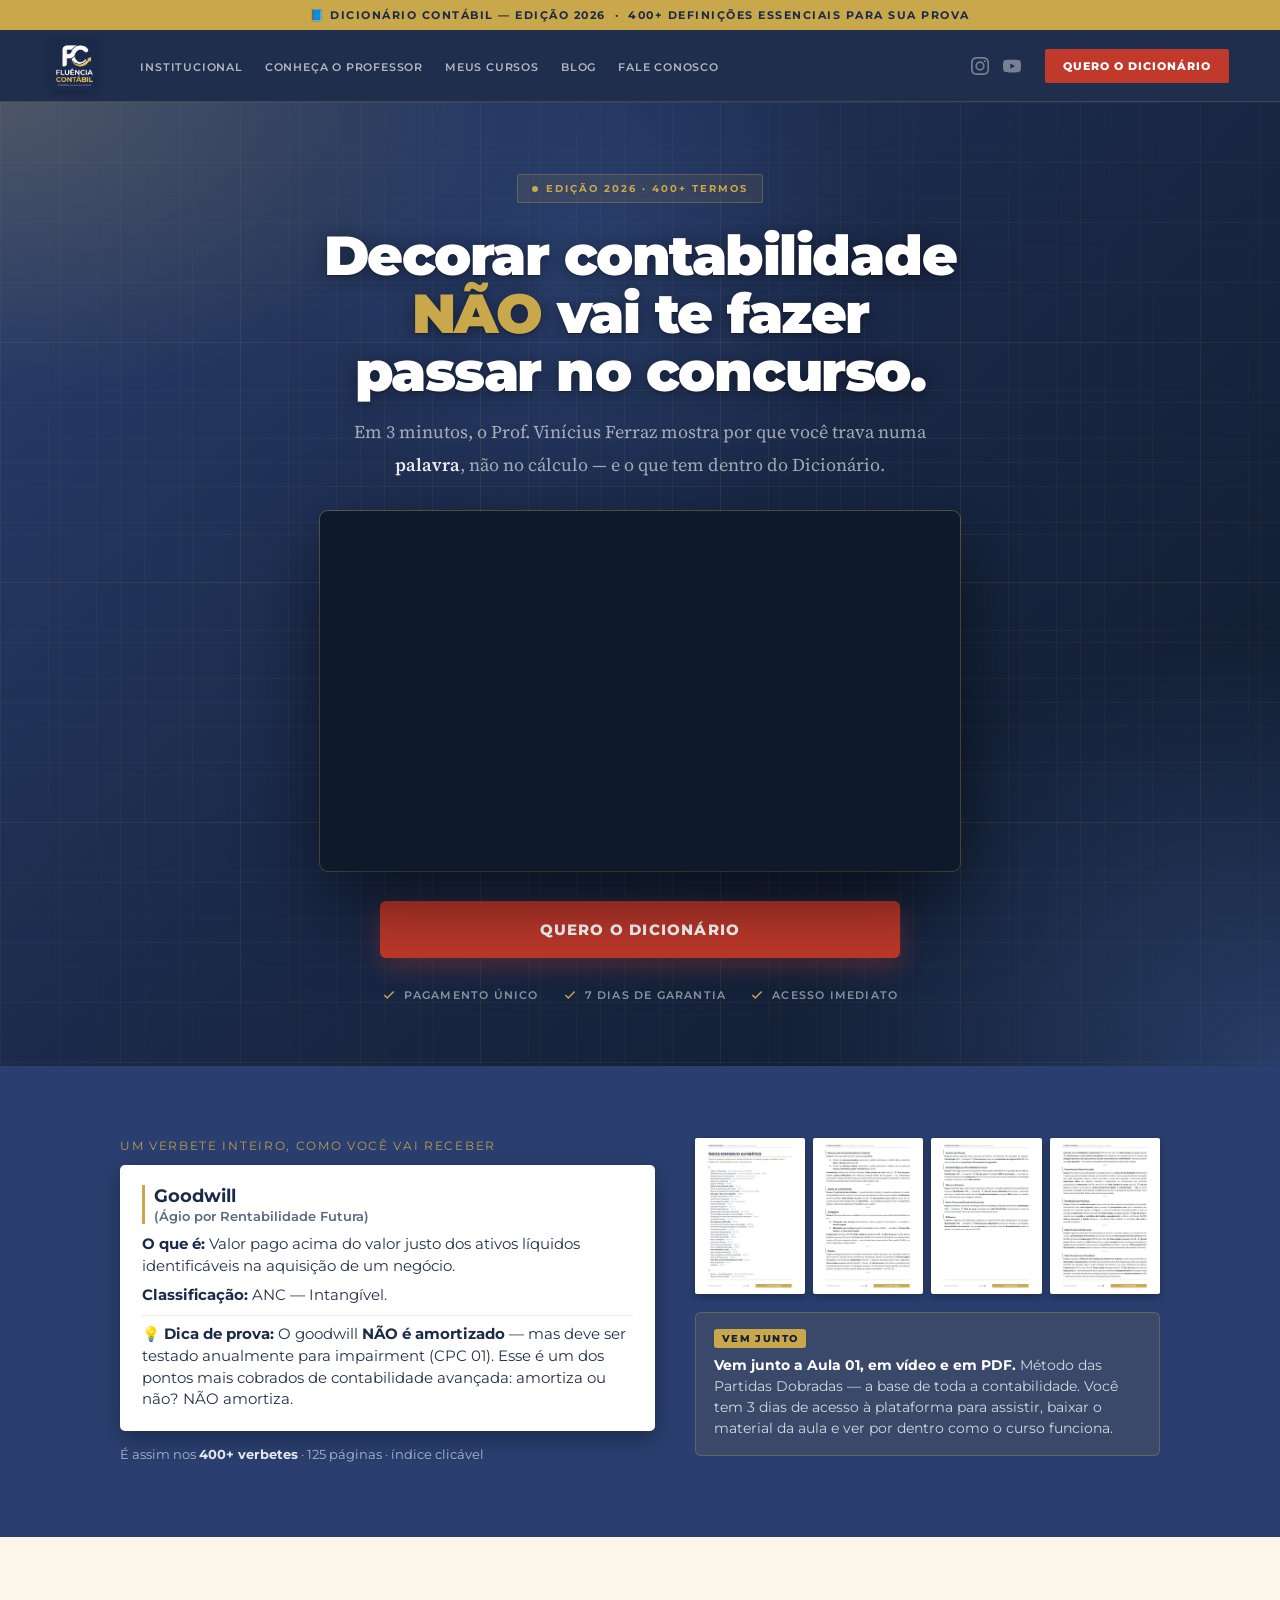
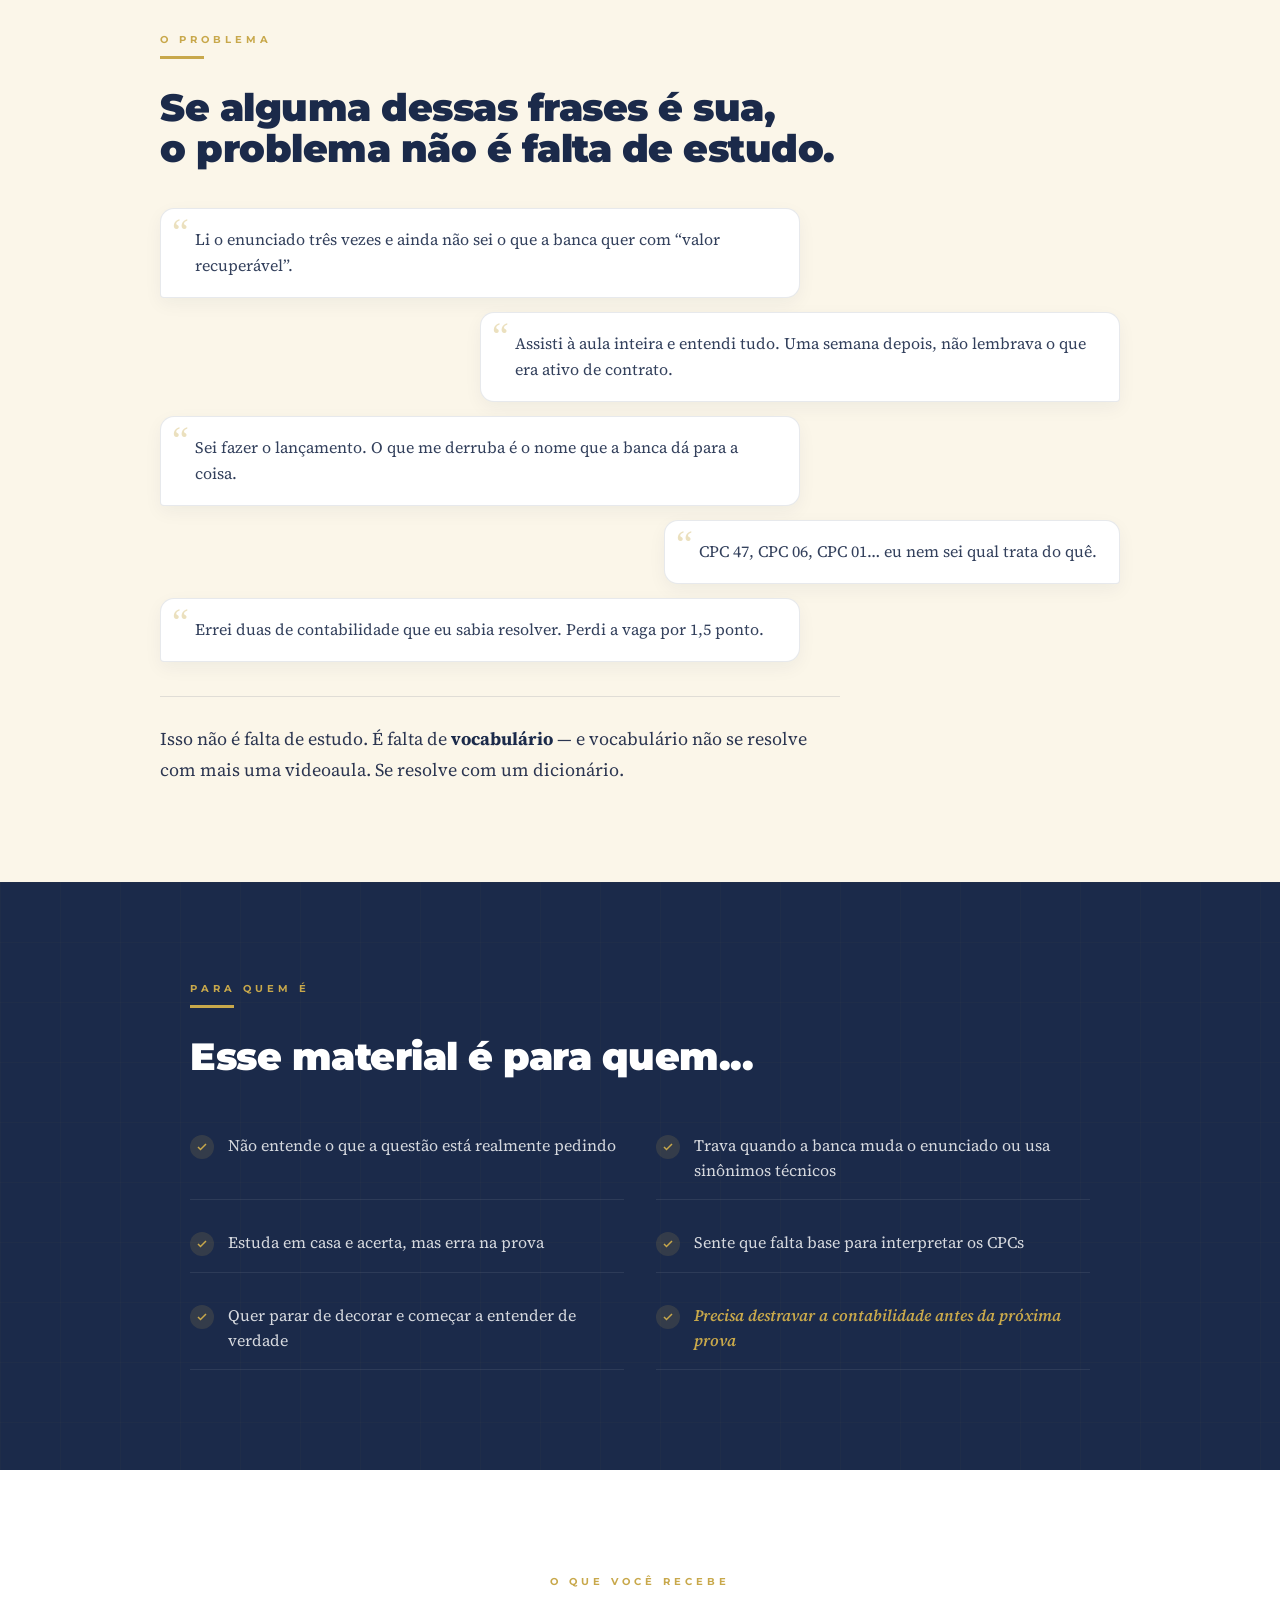
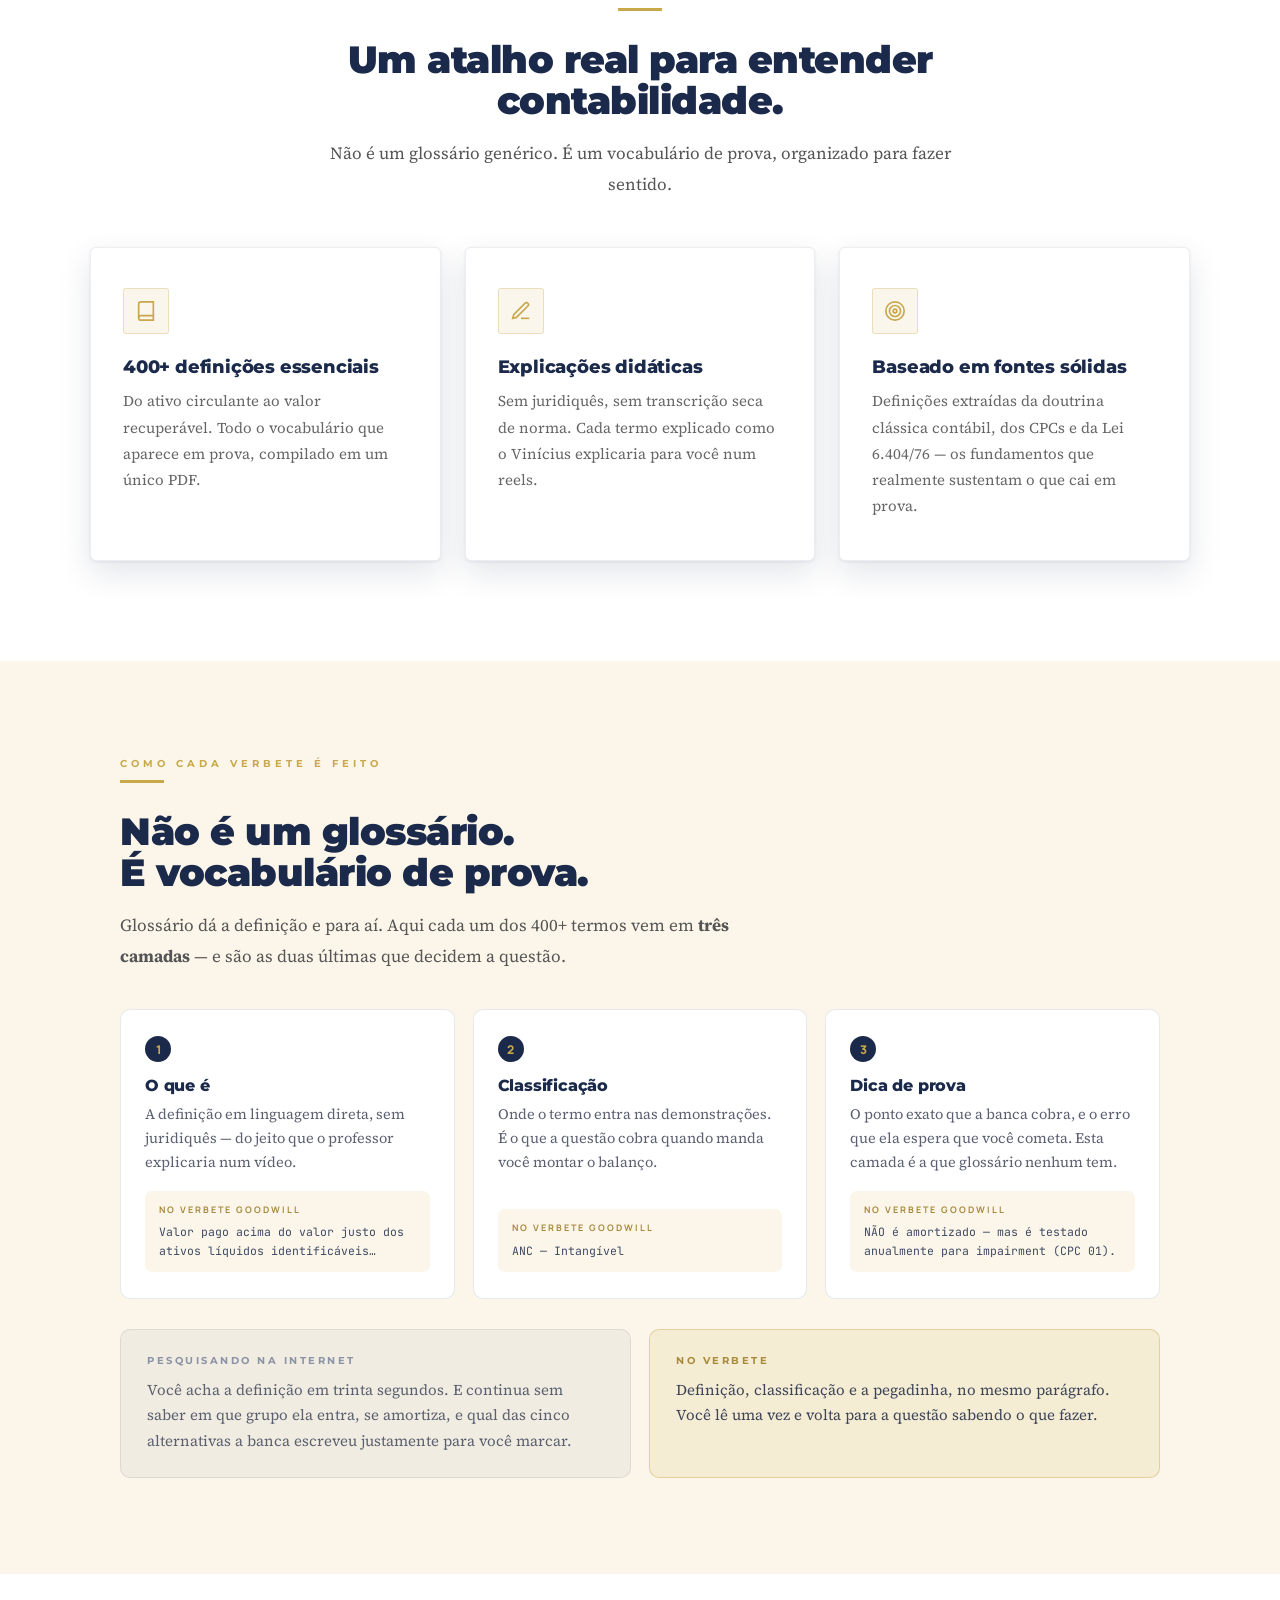
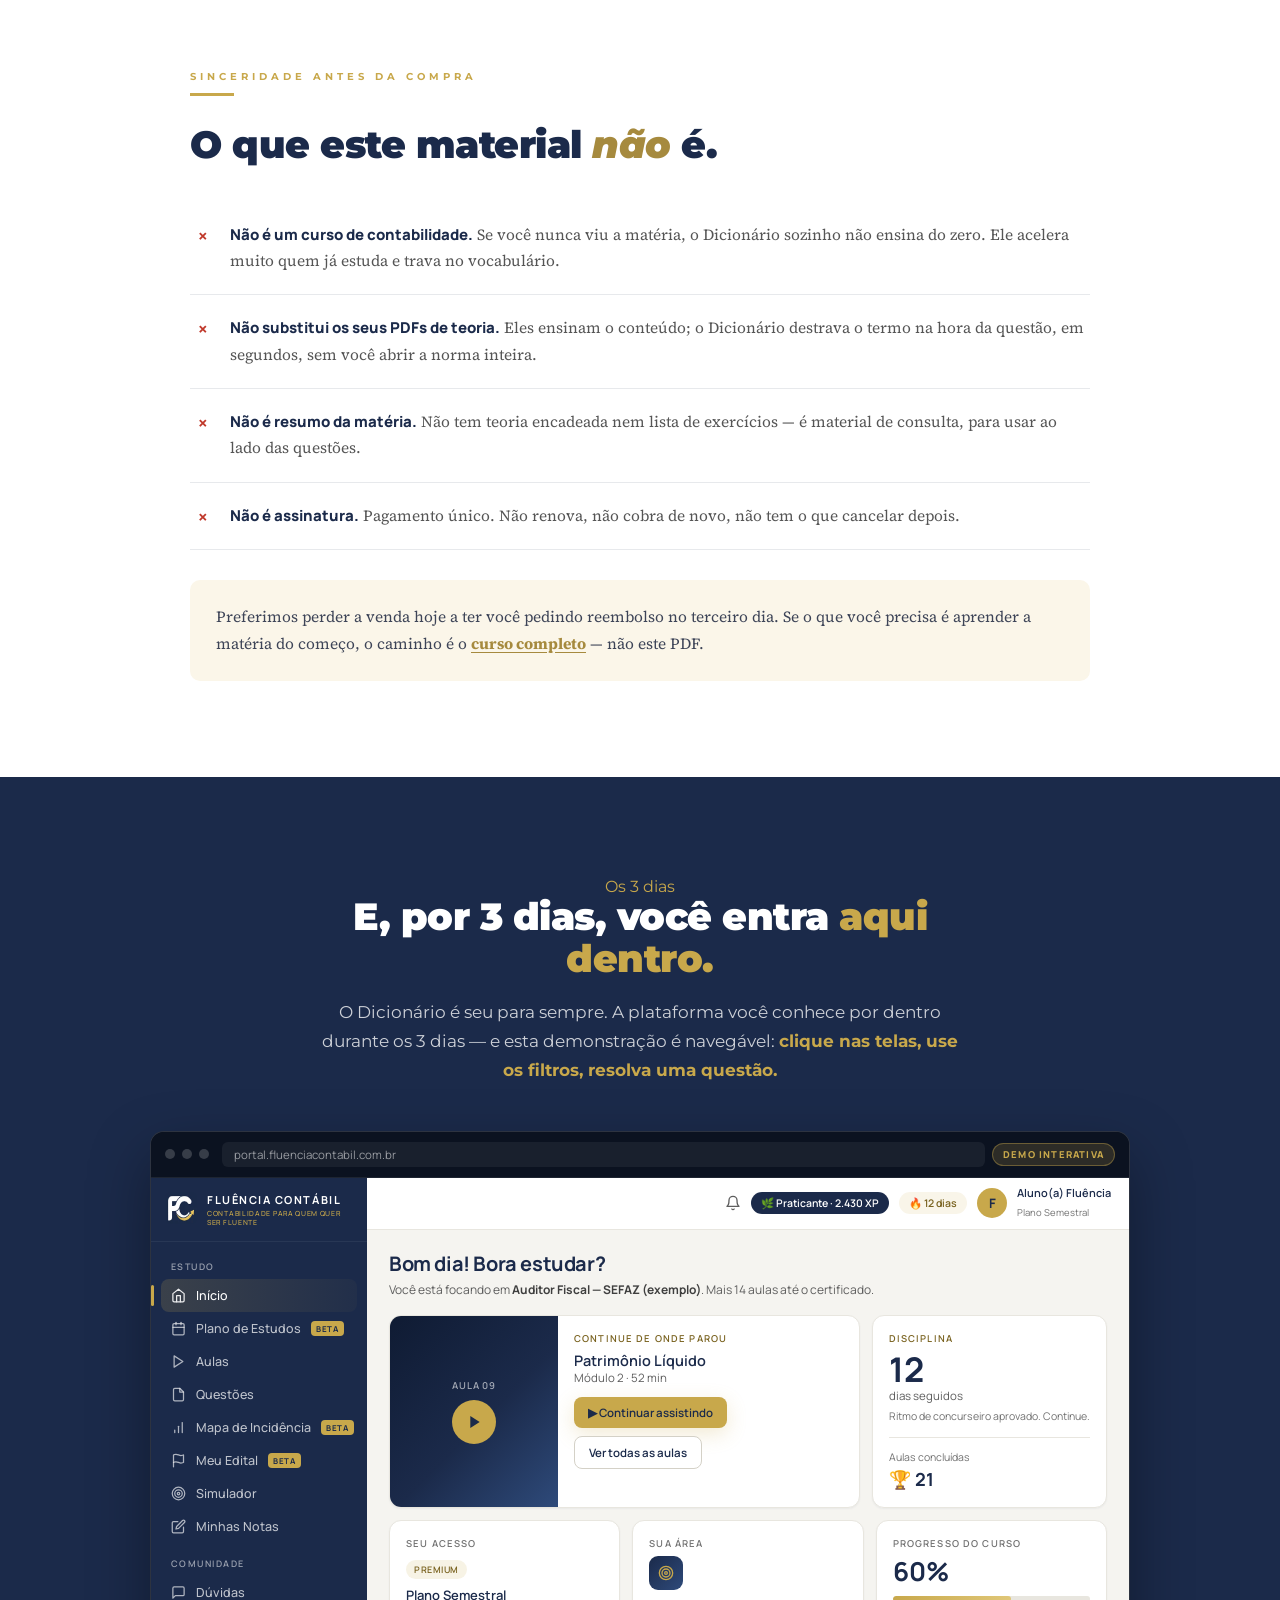
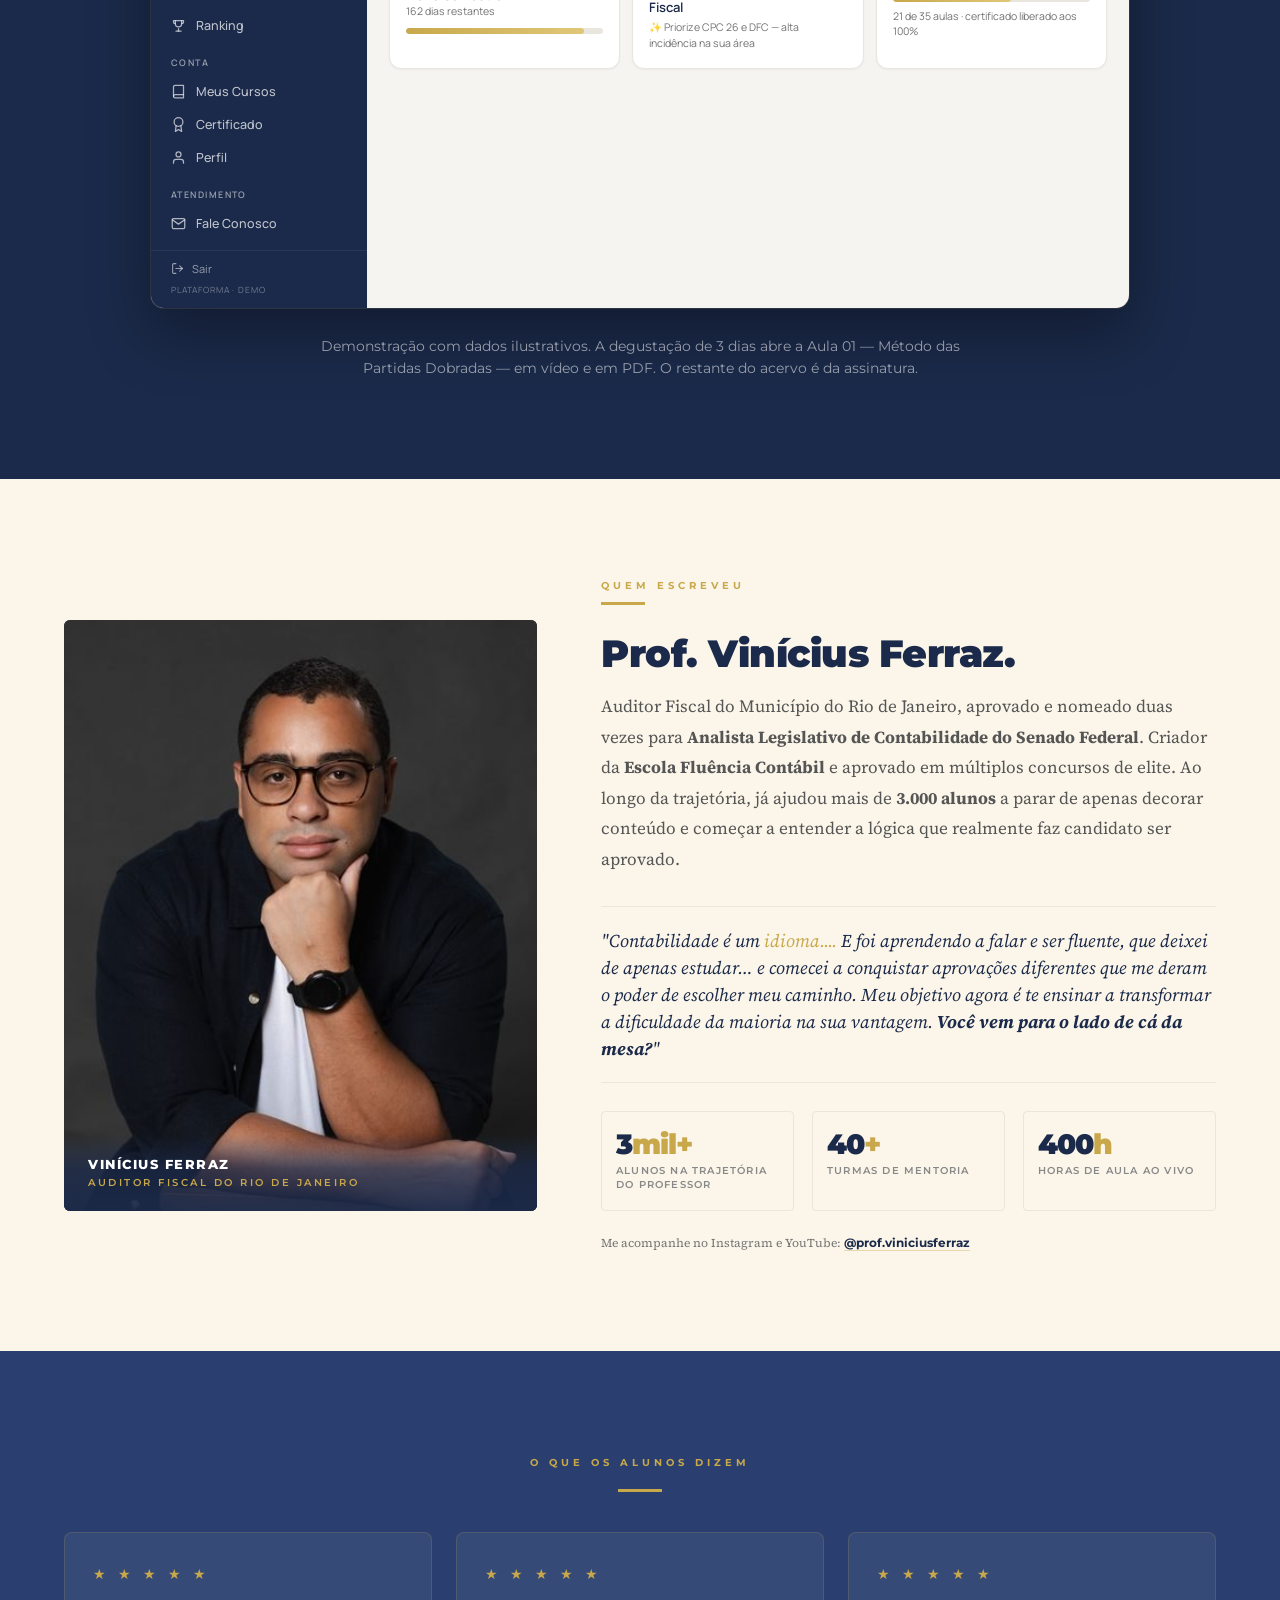
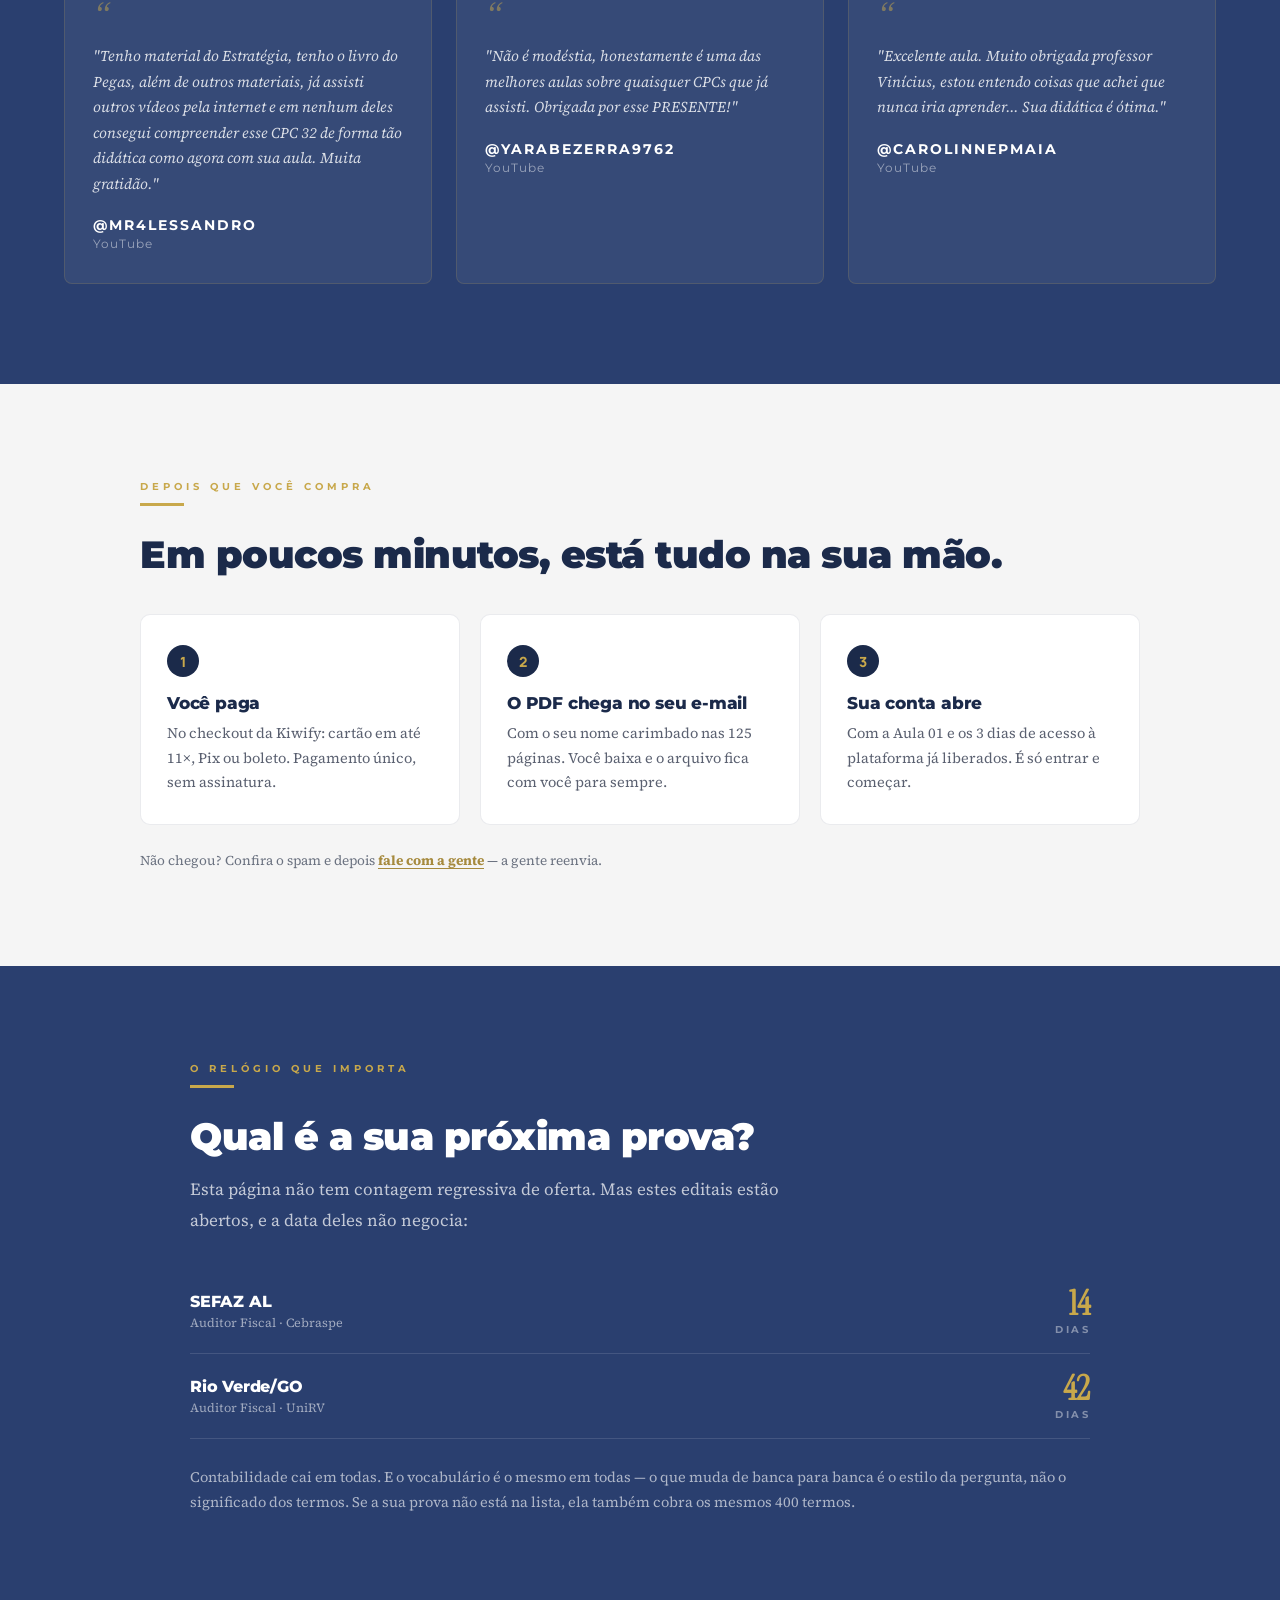
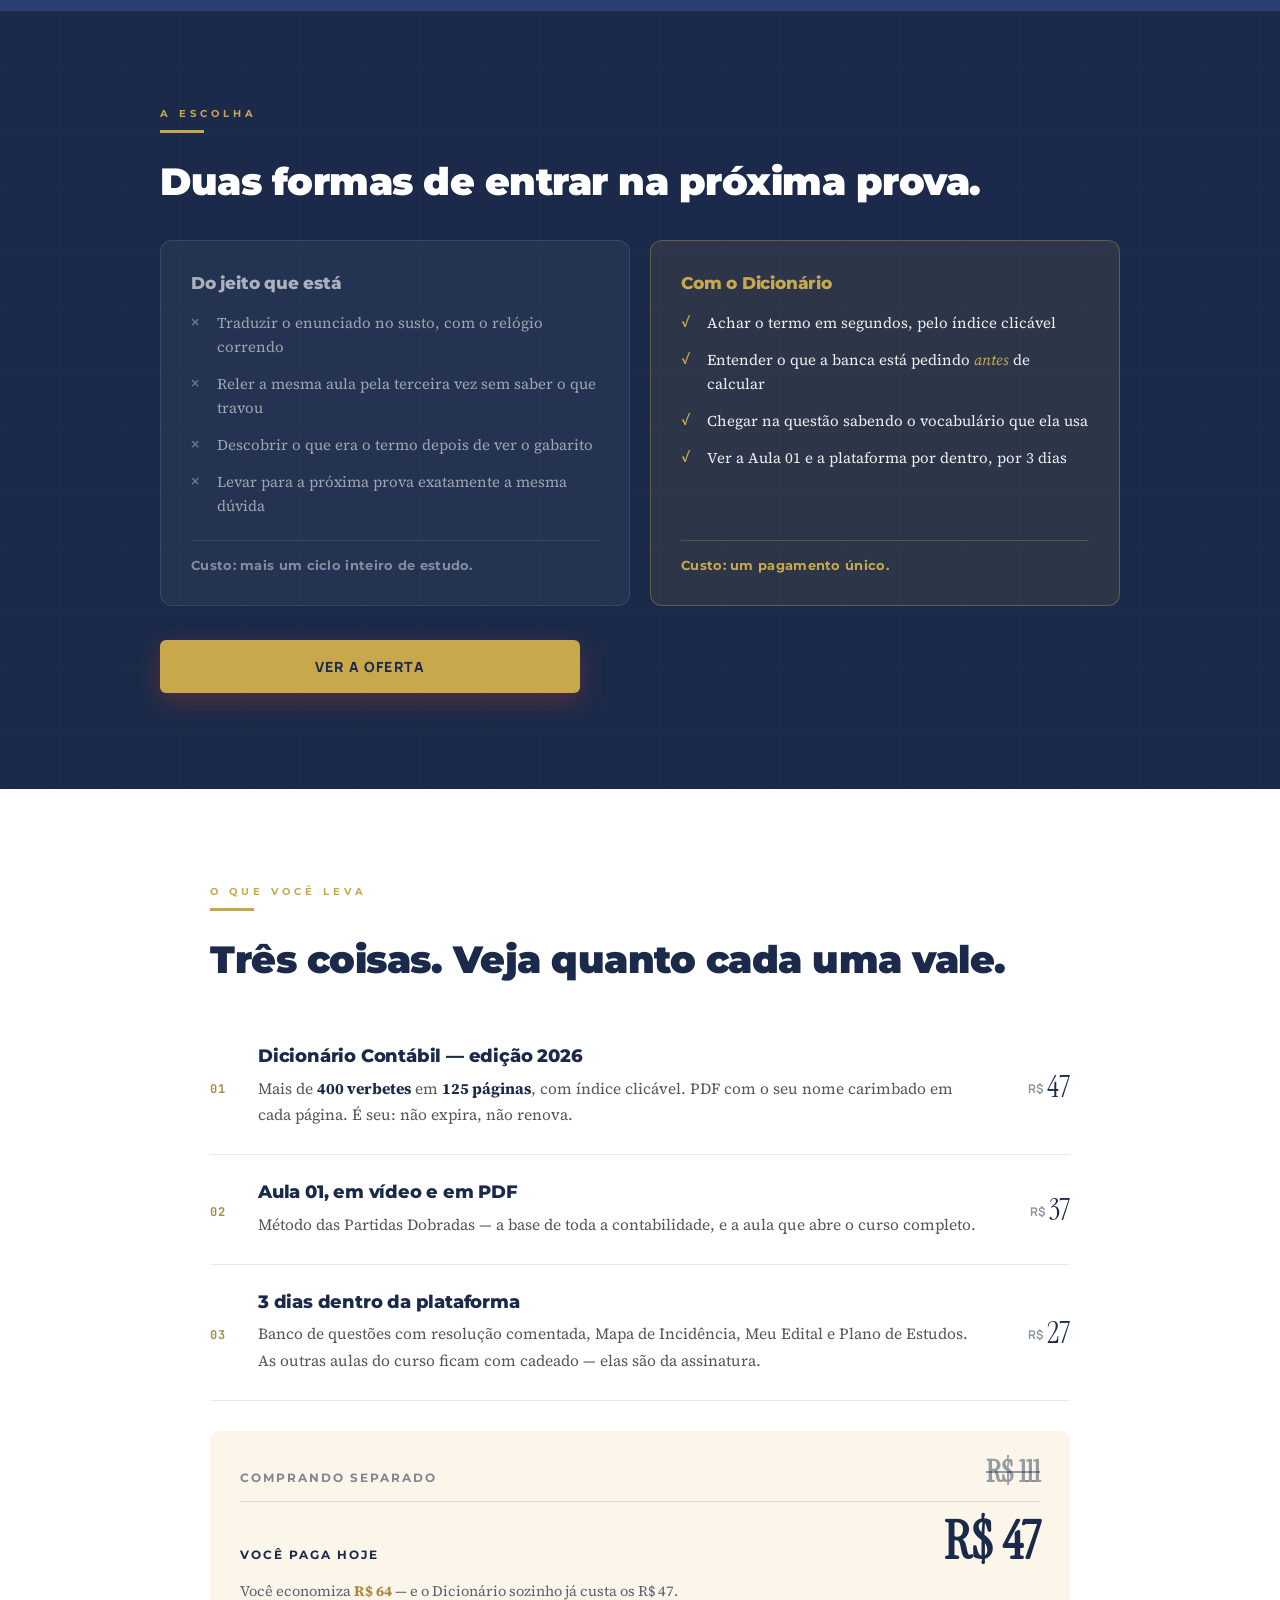
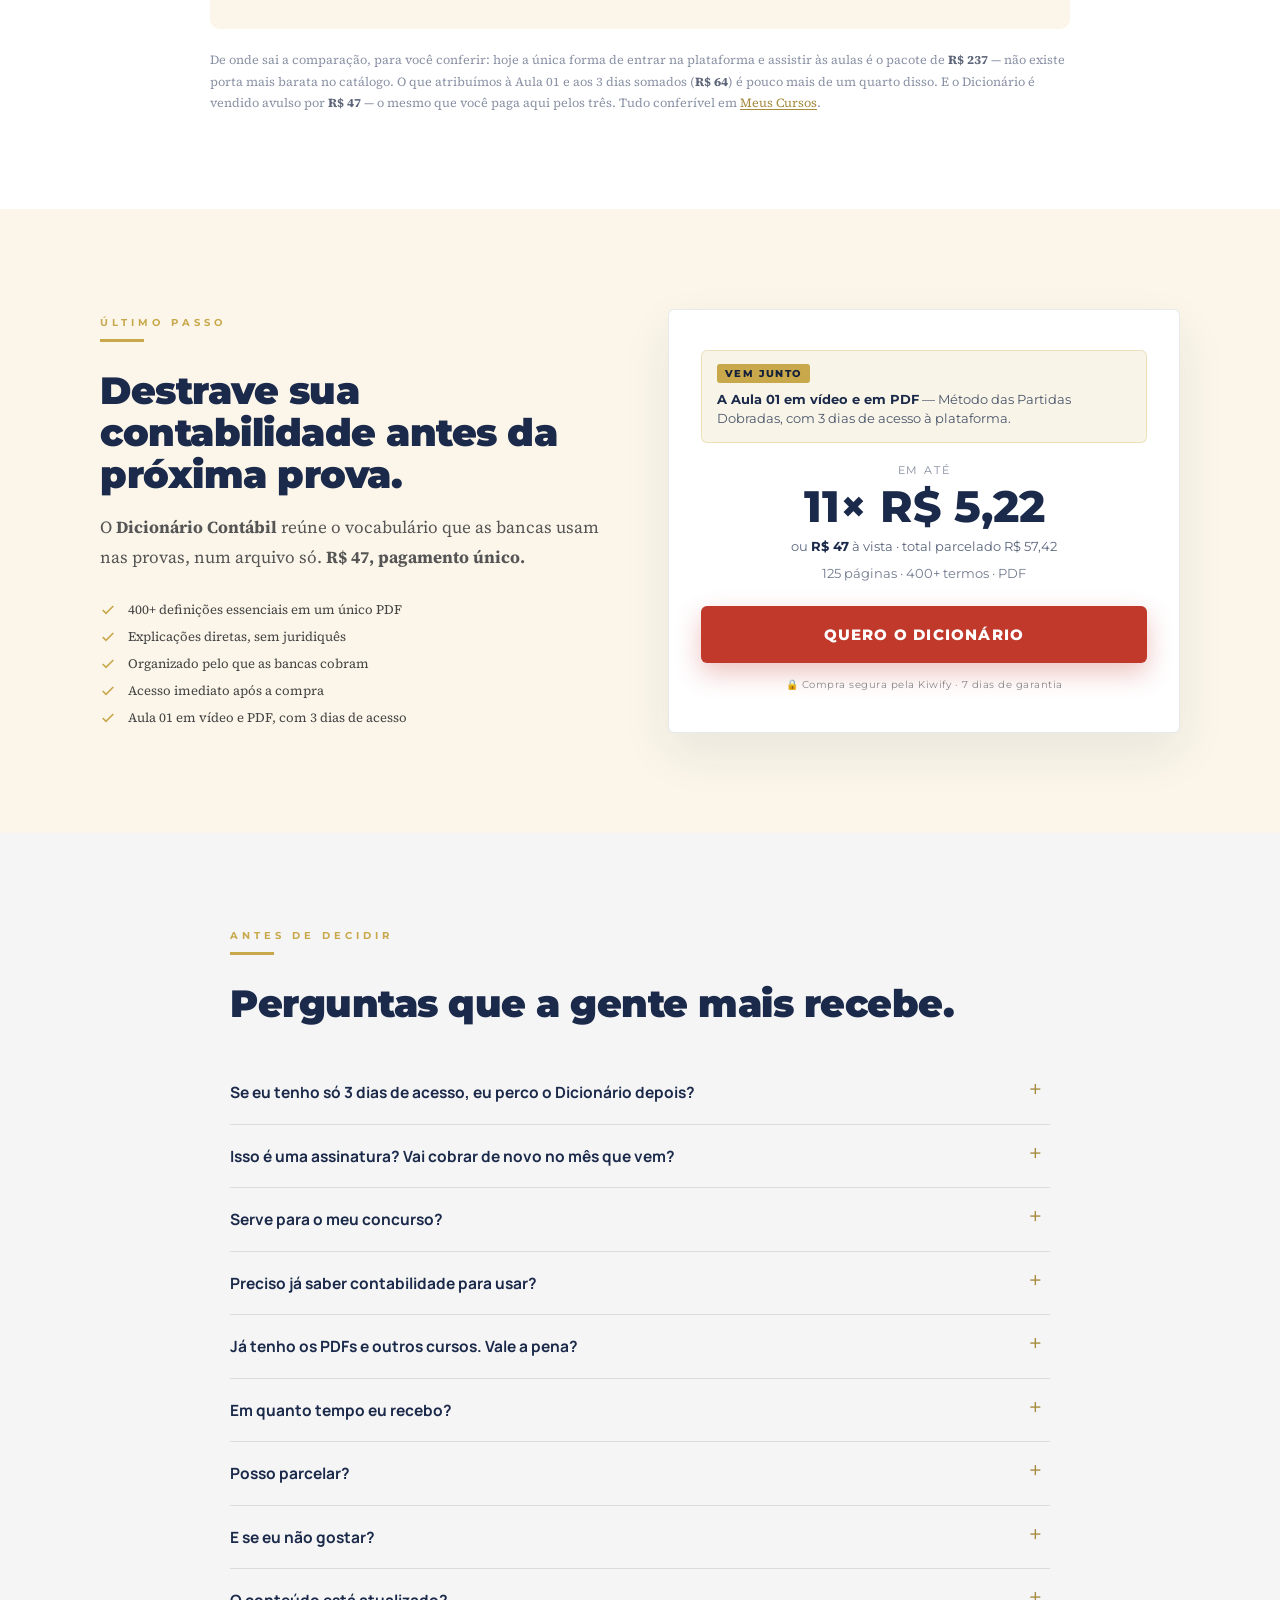
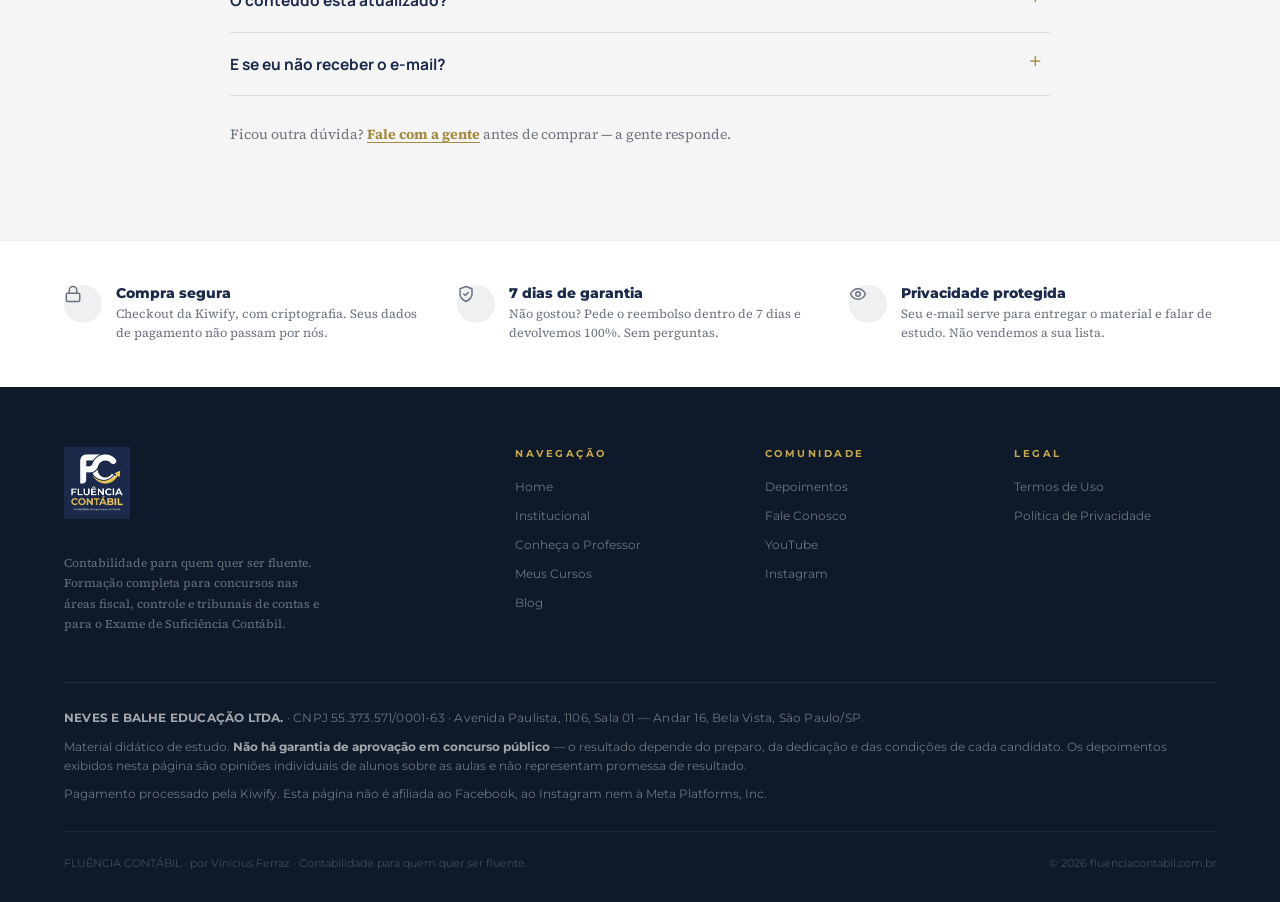
==== commit 13179478: "Merge pull request #1 from gruponbeducacao/fix/stack-degustacao-escopo-real fix(lp): item 03 do stac" ====
--- a/index.html
+++ b/index.html
@@ -3,6 +3,67 @@
 <head>
 <meta charset="UTF-8">
 <meta name="viewport" content="width=device-width,initial-scale=1.0">
+<!-- Pré-trava (30/09/2026). O vsl-trava.js vem de outro domínio, com defer: até ele rodar, a página
+     inteira aparecia e depois sumia. Aqui a classe vsl-trava entra no <html> já no parse, com as
+     MESMAS exceções do componente (âncora na URL, ?semtrava=1, robô, quem já liberou, slot inválido).
+     Depois que o componente assume (window.FC_VSL_TRAVA = true), a pré-trava não faz mais nada: a
+     trava é dele, e ele só abre a página com sinal de falha do player (player_mudo, erro_player,
+     player_travado) ou com o vídeo assistido/terminado — nunca por tempo para quem tem o player
+     funcionando e ainda não deu o play (vsl-trava.js ?v=20260930f, PR #111 do site).
+     O prazo daqui vale só para o COMPONENTE que não chega: script com erro ou 404 (na hora), ou
+     nada até 4 s depois do load (com defer, ele roda antes do DOMContentLoaded, então esse prazo
+     nunca corre antes dele), nunca além de 15 s. Aí a pré-trava desiste: tira a classe e marca
+     FC_VSL_TRAVA = 'desistiu', e o componente, se chegar depois, não tranca por cima (ele começa com
+     "if (window.FC_VSL_TRAVA) return;"). Sem JS nada disto roda e a página é a de sempre. -->
+<script>
+(function () {
+  var VERSAO = 'dicionario-125x-20260930'; // igual ao data-vsl-version do #heroVsl (o teste confere)
+  var w = window, d = document, raiz = d.documentElement, loc = w.location;
+  function ler(chave) { try { return w.localStorage.getItem(chave); } catch (e) { return null; } }
+  var ua = (w.navigator && w.navigator.userAgent) || '';
+  if ((loc.hash && loc.hash.length > 1) || /(?:^|[?&])semtrava=1(?:&|$)/.test(loc.search || '') ||
+      /bot|crawl|spider|slurp|lighthouse|headless|preview/i.test(ua) || ler('fc_vsl_liberada:' + VERSAO) === '1') return;
+  raiz.classList.add('vsl-trava');
+  var desistiu = false;
+  function desiste() {
+    if (desistiu || w.FC_VSL_TRAVA) return; // o componente já assumiu: a trava é dele
+    desistiu = true;
+    w.FC_VSL_TRAVA = 'desistiu';
+    raiz.classList.remove('vsl-trava');
+  }
+  // o script do componente não carregou (404, rede, bloqueador)
+  w.addEventListener('error', function (e) {
+    var s = e && e.target;
+    if (s && s.tagName === 'SCRIPT' && /\/assets\/vsl-trava\.js/.test(s.src || '')) desiste();
+  }, true);
+  // slot ou vídeo que o componente recusaria: ele volta calado, e a pré-trava não pode ficar
+  d.addEventListener('DOMContentLoaded', function () {
+    var slot = d.getElementById('heroVsl'), frame = d.getElementById('heroVslFrame');
+    var src = frame ? (frame.getAttribute('src') || frame.getAttribute('data-src') || '') : '';
+    if (!slot || !frame || !d.getElementById('vslTrava') || slot.hidden ||
+        !(Number(slot.getAttribute('data-vsl-trava')) > 0) || slot.getAttribute('data-vsl-version') !== VERSAO ||
+        src.indexOf('__PANDA_ID__') !== -1 || !/^https:\/\/player-[a-z0-9-]+\.tv\.pandavideo\.com\.br\//.test(src)) desiste();
+  });
+  w.addEventListener('load', function () { setTimeout(desiste, 4000); });
+  setTimeout(desiste, 15000);
+})();
+</script>
+<!-- Ouvinte do player (PR #111 do site): marca window.FC_VSL_PLAYER_OK na 1ª mensagem do Panda.
+     Tem de vir ANTES do iframe do vídeo (#heroVslFrame): o vsl-trava.js (defer, de outro domínio) pode
+     começar a ouvir depois do panda_ready, e sem este sinal abria a página aos ~16 s com o player
+     funcionando. Texto idêntico ao da assinatura.html; o teste confere. -->
+<script data-vsl-trava-ouvinte>
+(function () {
+  function ouve(e) {
+    var f = document.getElementById('heroVslFrame'), d = e.data;
+    if (!f || e.source !== f.contentWindow || !/^https:\/\/player-[a-z0-9-]+\.tv\.pandavideo\.com\.br$/.test(e.origin) ||
+        !d || typeof d !== 'object' || typeof d.message !== 'string') return;
+    window.FC_VSL_PLAYER_OK = true;
+    window.removeEventListener('message', ouve);
+  }
+  window.addEventListener('message', ouve);
+})();
+</script>
 <!-- Google Tag Manager -->
 <script>(function(w,d,s,l,i){w[l]=w[l]||[];w[l].push({'gtm.start':
 new Date().getTime(),event:'gtm.js'});var f=d.getElementsByTagName(s)[0],
@@ -301,10 +362,19 @@
 html.vsl-trava body{padding-top:0 !important;}
 html.vsl-trava #hero{min-height:100vh;min-height:100svh;display:flex;flex-direction:column;justify-content:center;}
 html.vsl-trava #hero > .hero-vsl-inner{width:100%;padding-top:24px;padding-bottom:24px;}
-/* travada, o aviso precisa caber junto do vídeo na 1ª tela do computador */
-html.vsl-trava #hero .vsl-frame{max-width:min(960px,calc((100vh - 200px) * 16 / 9));}
+/* travada, o aviso precisa caber junto do vídeo na 1ª tela do computador (svh: a altura sem a barra do navegador) */
+html.vsl-trava #hero .vsl-frame{max-width:min(960px,calc((100vh - 200px) * 16 / 9));max-width:min(960px,calc((100svh - 200px) * 16 / 9));}
+/* tela baixa (celular deitado): sem o selo e com menos respiro, o vídeo passa de 338×190 para ~533×300 em 844×390 */
+@media (max-height:500px){
+  html.vsl-trava #hero .hero-badge{display:none;}
+  html.vsl-trava #hero > .hero-vsl-inner{padding-top:12px;padding-bottom:12px;}
+  html.vsl-trava #hero .vsl-frame{max-width:min(960px,calc((100vh - 90px) * 16 / 9));max-width:min(960px,calc((100svh - 90px) * 16 / 9));}
+  html.vsl-trava .vsl-trava-aviso{margin-top:8px;}
+}
 .vsl-trava-aviso{width:100%;max-width:460px;margin:16px auto 0;text-align:center;}
 .vsl-trava-aviso[hidden]{display:none;}
+/* na pré-trava (antes do componente mostrar o aviso), o aviso invisível já segura o espaço */
+html.vsl-trava .vsl-trava-aviso[hidden]{display:block;}
 /* o tempo que falta só aparece na pausa; invisível, o aviso segura o espaço e o vídeo não pula */
 .vsl-trava-aviso{visibility:hidden;opacity:0;transition:opacity .25s ease;}
 .vsl-trava-aviso[data-pausa]{visibility:visible;opacity:1;}
@@ -315,7 +385,7 @@
 /* ── OVERLAY DE PLAY/PAUSA DA VSL (30/09/2026) — https://fluenciacontabil.com.br/assets/vsl-overlay.js ──
    O mesmo da assinatura.html (PR #94 do site). Só visual: pointer-events:none, o clique atravessa e
    cai no play do próprio Panda, então o play acontece dentro do iframe e o som é liberado (no iPhone,
-   um play mandado da página pode sair mudo). A grade 1fr/auto/1fr põe o play dourado no CENTRO EXATO
+   um play mandado da página pode sair mudo). A grade minmax(0,1fr)/auto/minmax(0,1fr) põe o play dourado no CENTRO EXATO
    do vídeo, em cima do botão do Panda. NÃO é o overlay revertido em 20/09 (PR #4): aquele cobria o
    player com botão próprio e só saía quando o Panda confirmava um play mandado por postMessage.
    A FAIXA DE BAIXO É DO PANDA (revisão de 30/09/2026): a barra de progresso começa a 68 px da base do
@@ -572,9 +642,11 @@
        200,2 s) e o pitch do Bloco 7 do roteiro, "Preço, garantia e o que não volta", que na
        1,25x começa em 2:46 = 166 s (era 3:27 = 207 s na versão 1x, de 250,2 s).
        Trava (assets/vsl-trava.js, também do site principal, o mesmo da assinatura.html):
-       data-vsl-trava = segundos de vídeo REALMENTE assistidos até liberar a página. 166 s = o
-       pitch (decisão do Vinícius, 30/09/2026): a oferta só aparece para quem assistiu até a
-       apresentação do Dicionário.
+       data-vsl-trava = segundos de vídeo que o componente conta como assistidos até liberar a
+       página. 166 s = o pitch (decisão do Vinícius, 30/09/2026): a oferta é para quem assistiu até a
+       apresentação do Dicionário. A contagem é do componente e tem limites (ex.: o fim do vídeo
+       libera, com motivo fim_do_video se o limite não foi assistido): não prometer aqui mais do
+       que o vsl-trava.js garante.
        Trocar de vídeo = trocar juntos o id do ?v=, data-vsl-version, data-vsl-duration,
        data-vsl-pitch, data-vsl-trava e o texto de #vslTrava. -->
   <div class="hero-vsl-inner" id="heroVsl"
@@ -627,8 +699,9 @@
 
     <!-- trava da página no vídeo (assets/vsl-trava.js do site): mesmo markup e CSS da assinatura.html.
          O aviso fica no layout o tempo todo (reserva o espaço, o vídeo não pula) e só aparece na
-         pausa ([data-pausa]). Sem JS, com #âncora na URL, ?semtrava=1, robô de busca, quem já
-         liberou ou player mudo por 15 s: não trava. -->
+         pausa ([data-pausa]). Não trava sem JS, com #âncora na URL, com ?semtrava=1, para robô de
+         busca e para quem já liberou. Abrir sozinha é decisão do componente e só acontece com
+         sinal de falha do player (ver assets/vsl-trava.js no site); esta página não garante prazo. -->
     <div class="vsl-trava-aviso" id="vslTrava" aria-live="polite" hidden>
       <p class="vsl-trava-txt" data-vsl-trava-txt>Assista mais 2:46 para liberar a página</p>
       <div class="vsl-trava-barra" aria-hidden="true"><span data-vsl-trava-barra></span></div>
@@ -1585,8 +1658,8 @@
       <li class="stack-item reveal">
         <span class="stack-num">03</span>
         <div class="stack-txt">
-          <h3>3 dias na plataforma inteira</h3>
-          <p>Aulas, quest&otilde;es comentadas, Mapa de Incid&ecirc;ncia, Meu Edital e Plano de Estudos &mdash; tudo liberado, sem vers&atilde;o reduzida.</p>
+          <h3>3 dias dentro da plataforma</h3>
+          <p>Banco de quest&otilde;es com resolu&ccedil;&atilde;o comentada, Mapa de Incid&ecirc;ncia, Meu Edital e Plano de Estudos. As outras aulas do curso ficam com cadeado &mdash; elas s&atilde;o da assinatura.</p>
         </div>
         <div class="stack-val"><span>R$</span>27</div>
       </li>
@@ -2644,30 +2717,52 @@
 <!-- Overlay de play/pausa da VSL: mesmo arquivo e mesma versão (?v=) da assinatura.html. -->
 <script src="https://fluenciacontabil.com.br/assets/vsl-overlay.js?v=20260929" defer></script>
 <!-- Trava da página no vídeo. Mesmo arquivo e mesma versão (?v=) da assinatura.html: ao mudar o
-     vsl-trava.js no site, subir o ?v= lá E aqui, senão esta página segue com a cópia em cache. -->
-<script src="https://fluenciacontabil.com.br/assets/vsl-trava.js?v=20260930e" defer></script>
+     vsl-trava.js no site, subir o ?v= lá E aqui, senão esta página segue com a cópia em cache.
+     ORDEM DE PUBLICAÇÃO: o ?v= é só chave de cache, o servidor entrega o arquivo que estiver no ar.
+     Esta página só vai para a main DEPOIS do PR #111 do site no ar (conferir o arquivo servido):
+     antes disso, ?v=20260930f traria o componente antigo e o cache guardaria a cópia velha nessa
+     chave por até 4 h. -->
+<script src="https://fluenciacontabil.com.br/assets/vsl-trava.js?v=20260930f" defer></script>
 <script>
 /* Trava liberada no meio do vídeo: o vídeo continua inteiro na tela.
    Quem libera assistindo está no pitch, e o hero volta ao normal: menu, título e texto reaparecem
    acima do vídeo, que desce. Num notebook de 1366×768 a base do vídeo (legenda e controles) saía
    da tela bem na hora do preço. Aqui a página rola só o necessário para o vídeo caber de novo,
-   centralizado. Não mexe quando a trava abriu por falha do player (motivo diferente de
-   "assistiu") nem quando o vídeo já cabe. Roda antes do vsl-trava.js (defer), então vê a trava
-   entrar e sair. */
+   centralizado no espaço abaixo do cabeçalho fixo (menu e faixa dourada). Se nem assim couber
+   (celular deitado), o topo do vídeo encosta no cabeçalho. Não mexe quando a trava abriu por
+   falha do player (player_mudo, erro_player, player_travado: só "assistiu" e "fim_do_video" rolam)
+   nem quando o vídeo já cabe. Nasce com a classe
+   já posta pela pré-trava do <head> e vê a trava sair; a pré-trava desistindo não rola (não há
+   vsl_pagina_liberada). */
 (function () {
   var raiz = document.documentElement, frame = document.getElementById('heroVslFrame');
   if (!frame || !window.MutationObserver) return;
-  var travada = false;
+  var travada = raiz.classList.contains('vsl-trava'); // a pré-trava do <head> já pôs a classe
+  function cabecalho() { // fundo do que é fixo no topo e está à vista
+    var fundo = 0, ids = ['topbar', 'mainNav'];
+    for (var i = 0; i < ids.length; i++) {
+      var el = document.getElementById(ids[i]);
+      if (el && el.getClientRects().length) fundo = Math.max(fundo, el.getBoundingClientRect().bottom);
+    }
+    return fundo;
+  }
+  function encaixa() {
+    var cab = cabecalho(), alto = window.innerHeight, r = frame.getBoundingClientRect();
+    var topo = cab + Math.max(0, (alto - cab - r.height) / 2); // onde o topo do vídeo deve ficar
+    if ((r.top >= cab && r.bottom <= alto) || Math.abs(r.top - topo) < 1) return false; // já inteiro, ou alto demais e já no lugar
+    try { window.scrollTo({top: window.pageYOffset + r.top - topo, behavior: 'instant'}); } catch (e) {}
+    return true;
+  }
   new window.MutationObserver(function () {
     if (raiz.classList.contains('vsl-trava')) { travada = true; return; }
     if (!travada) return;
     travada = false;
     var dl = window.dataLayer || [], ev = null;
     for (var i = dl.length - 1; i >= 0 && !ev; i--) if (dl[i] && dl[i].event === 'vsl_pagina_liberada') ev = dl[i];
-    if (!ev || ev.motivo !== 'assistiu') return;
-    var r = frame.getBoundingClientRect(), alto = window.innerHeight;
-    if (r.top >= 0 && r.bottom <= alto) return;
-    try { window.scrollTo({top: window.pageYOffset + r.top - Math.max(0, (alto - r.height) / 2), behavior: 'instant'}); } catch (e) {}
+    if (!ev || (ev.motivo !== 'assistiu' && ev.motivo !== 'fim_do_video')) return;
+    // a rolagem esconde a faixa dourada, sobe o menu (transição de 0,3 s) e muda o recuo do corpo
+    // (script de scroll da página): confere de novo quando o menu assenta e acerta o que sobrou
+    if (encaixa()) window.setTimeout(encaixa, 350);
   }).observe(raiz, {attributes: true, attributeFilter: ['class']});
 })();
 </script>
